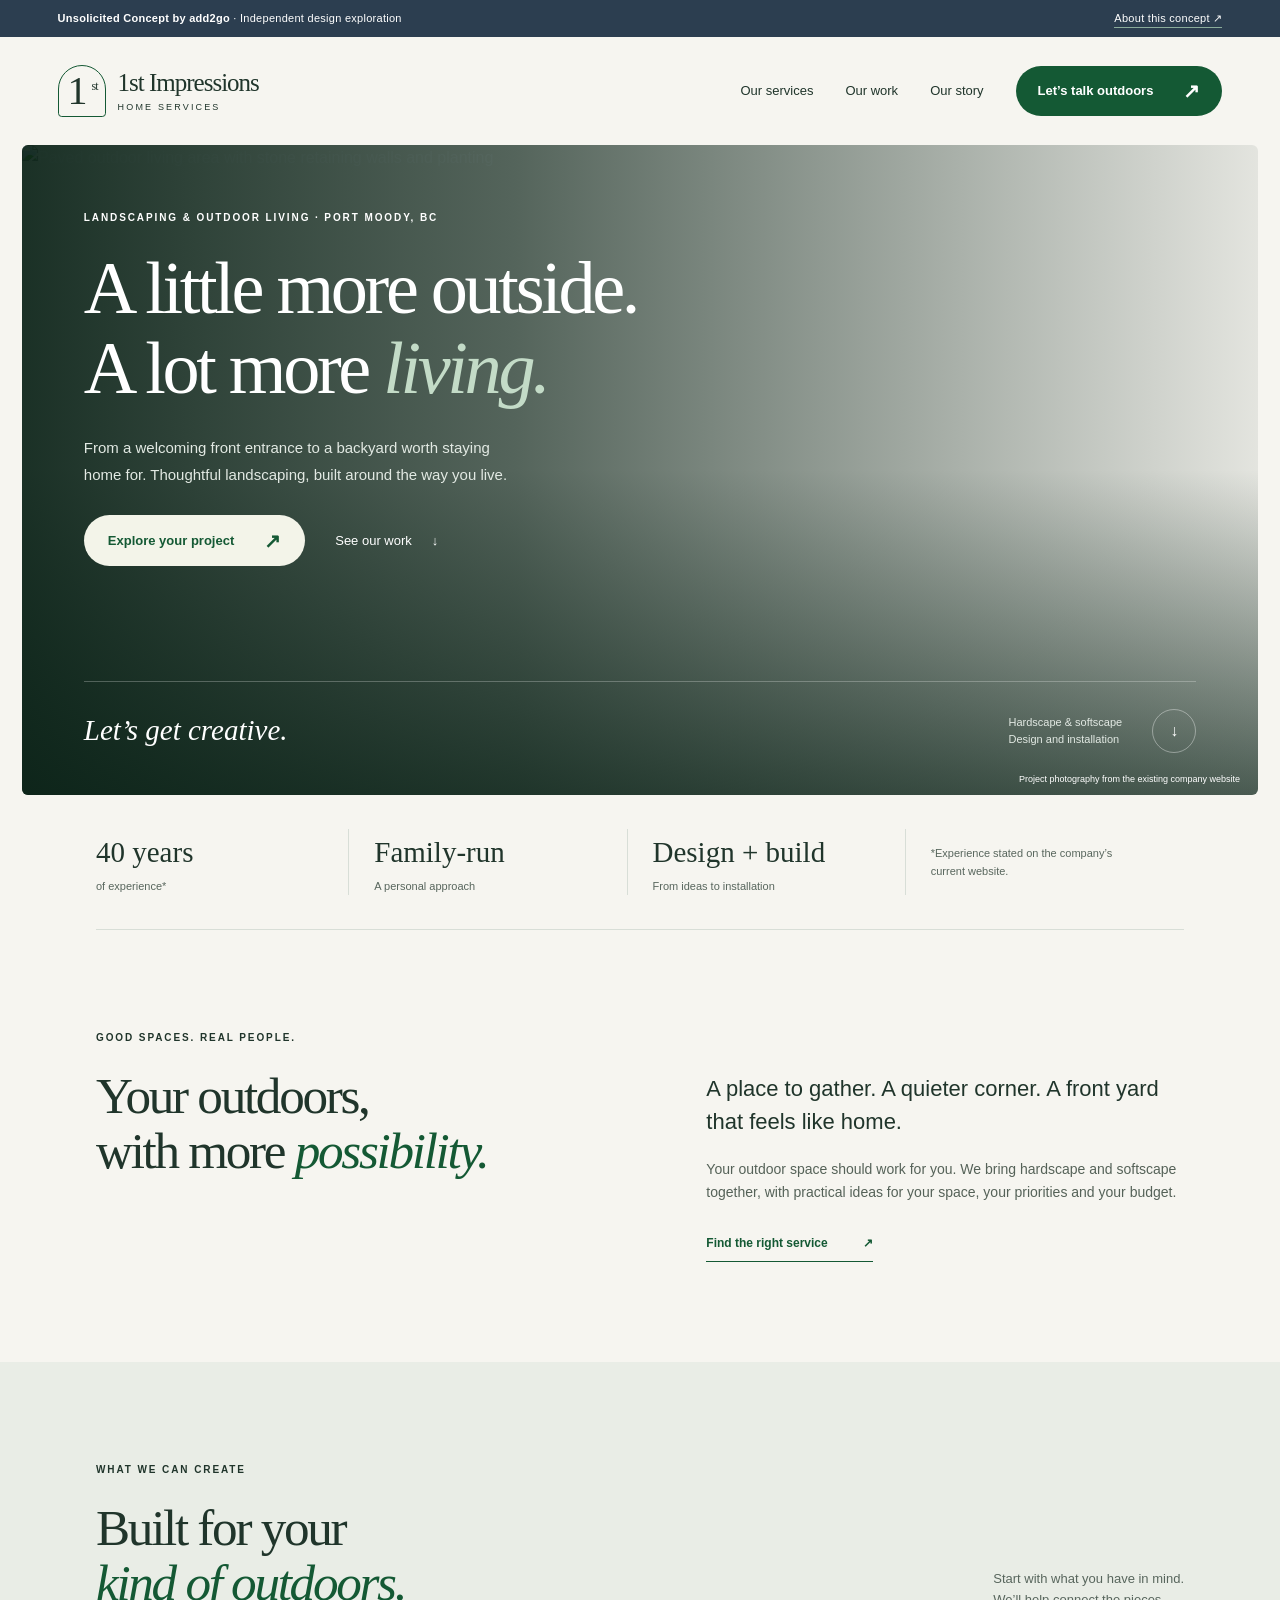
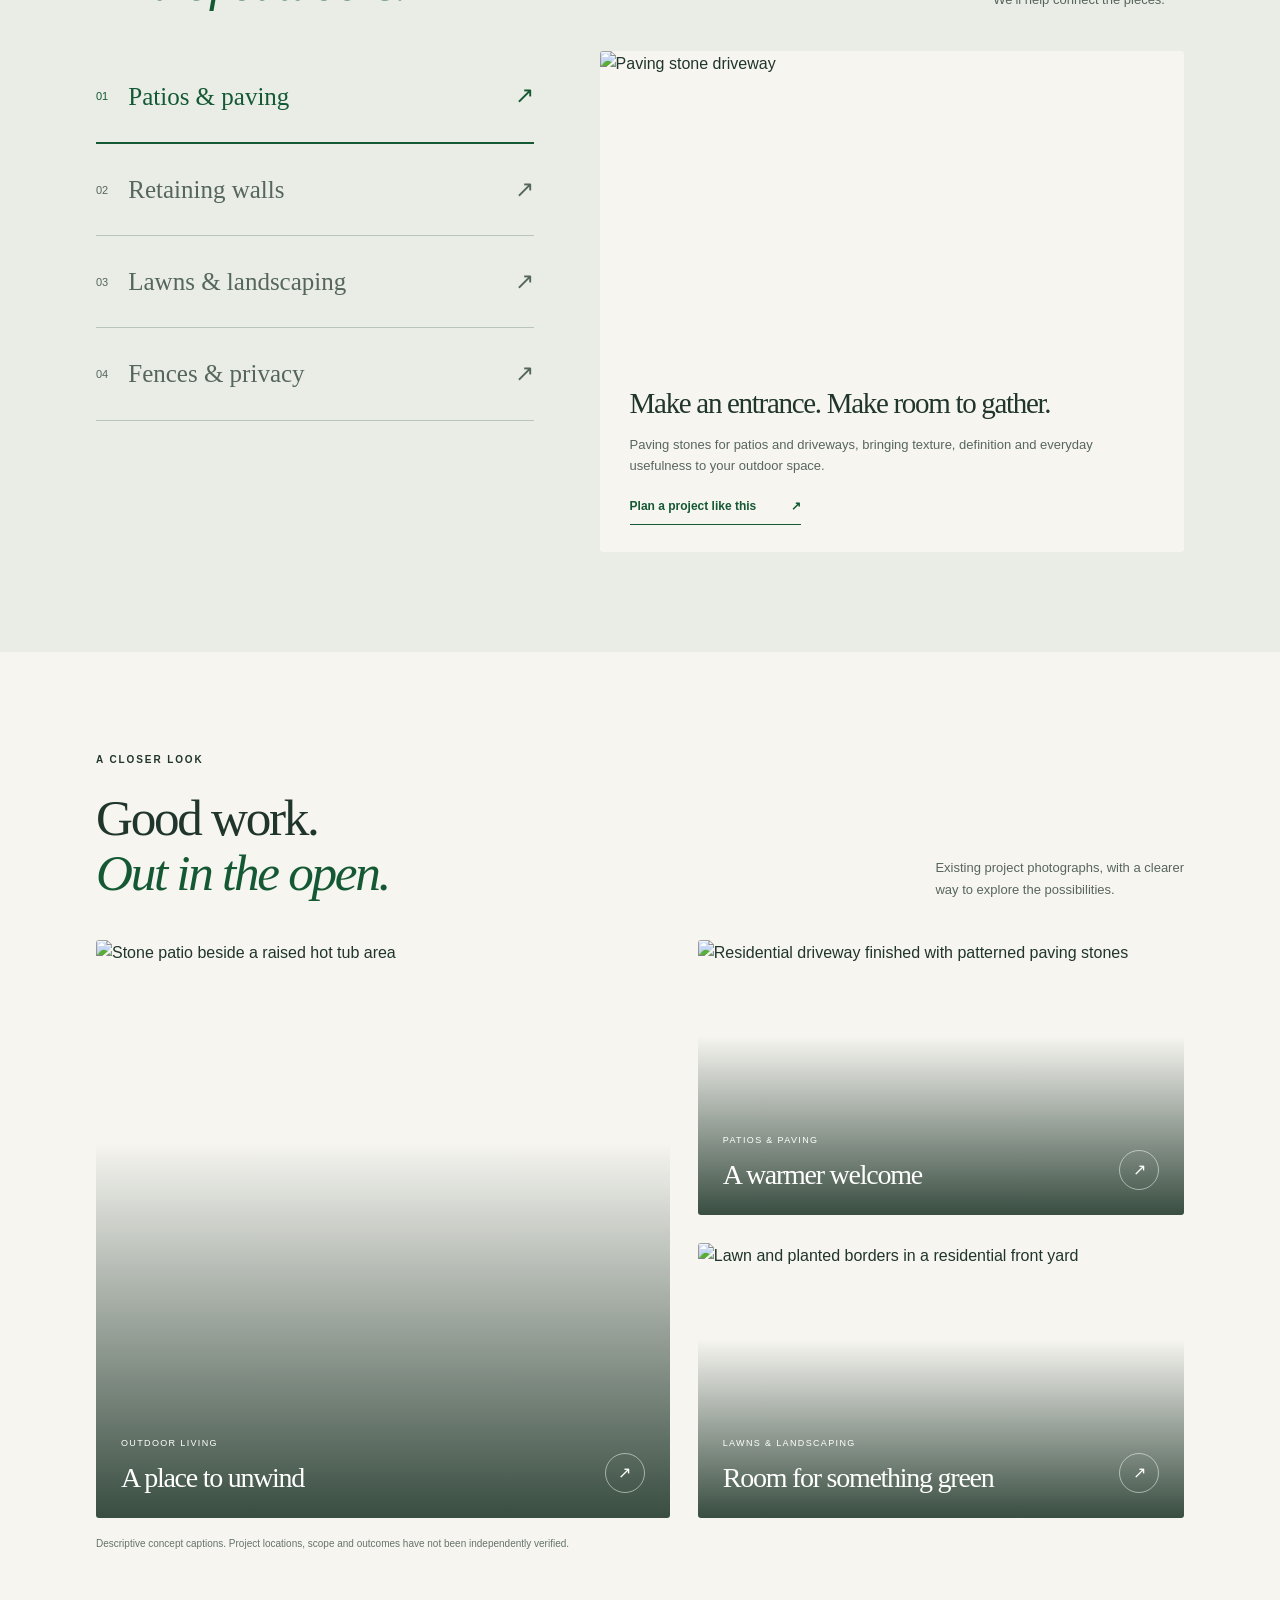
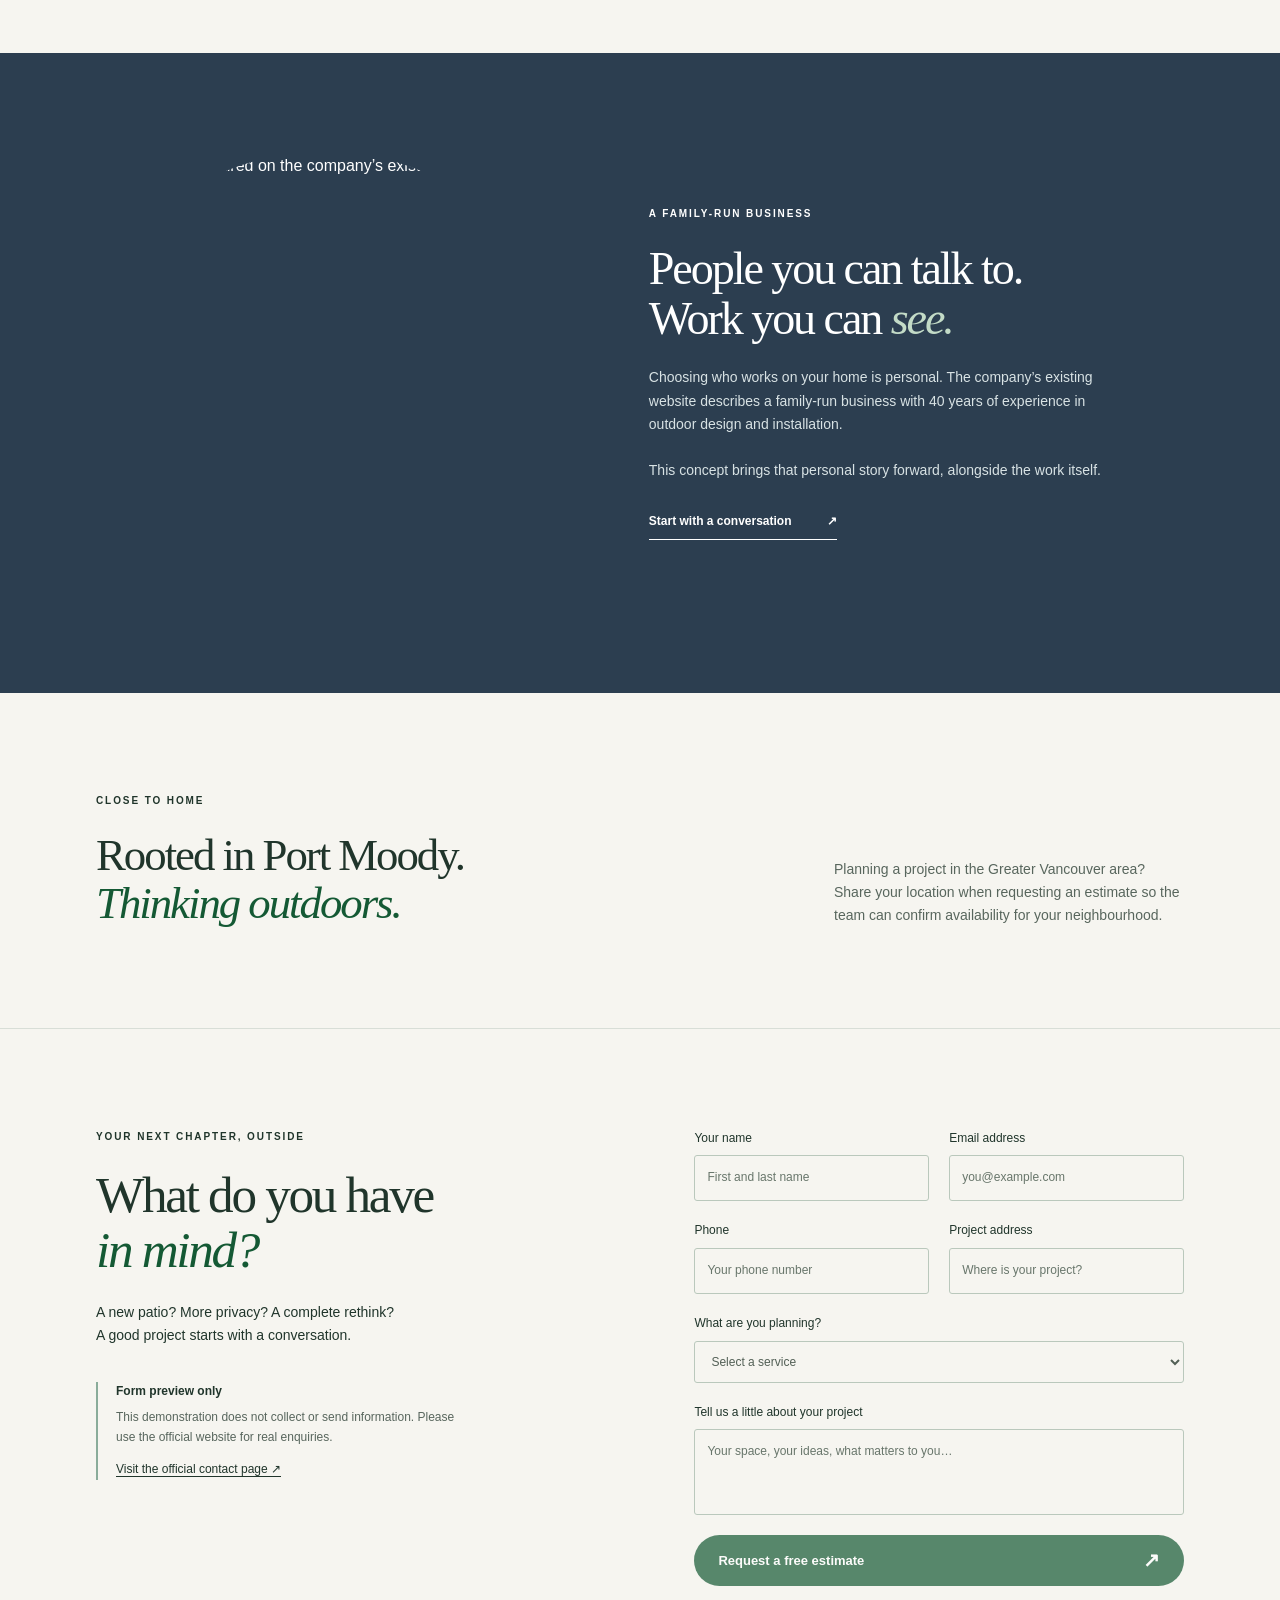
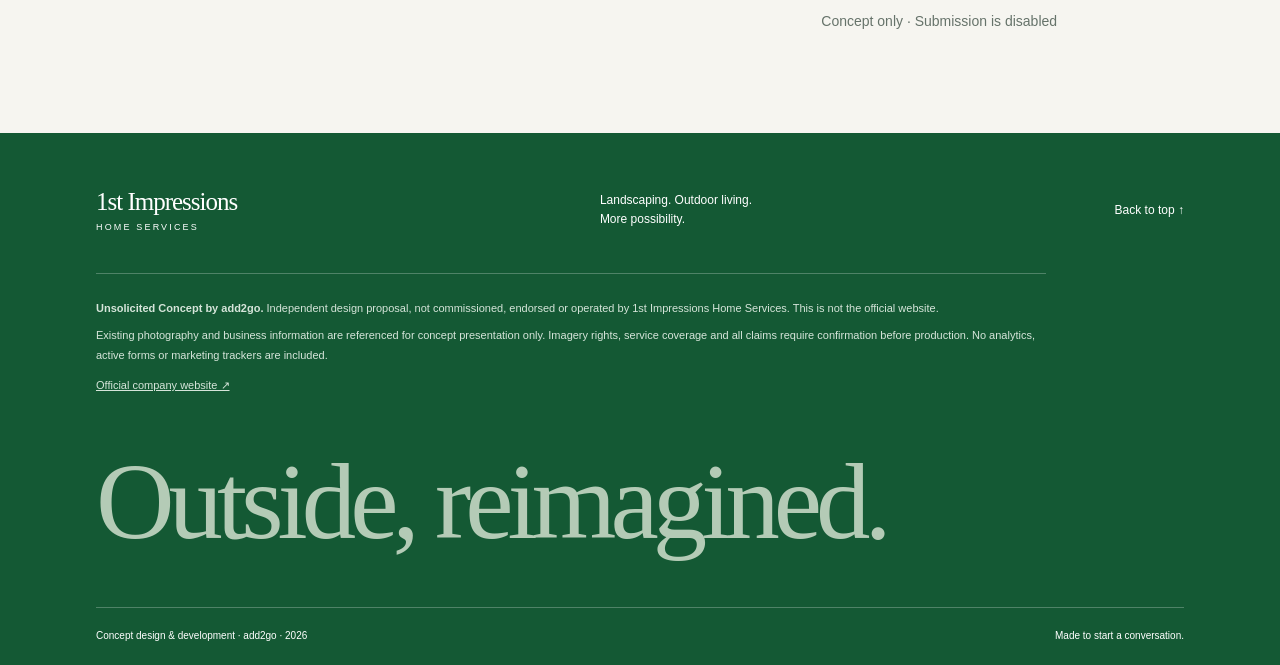
==== clients/1st-impressions/index.html @ 0fcab443 "Build responsive unsolicited homepage concept for 1st Impressions" ====
<!doctype html>
<html lang="en"><head><meta charset="utf-8"><meta name="viewport" content="width=device-width,initial-scale=1"><meta name="robots" content="noindex,nofollow,noarchive"><meta name="description" content="Independent homepage concept by add2go for 1st Impressions Home Services. Not the official website."><title>1st Impressions | Homepage concept by add2go</title><link rel="stylesheet" href="styles.css"></head>
<body><a class="skip" href="#main">Skip to content</a>
<div class="concept"><span><b>Unsolicited Concept by add2go</b> <span class="concept-extra">· Independent design exploration</span></span><a href="#concept-notes">About this concept ↗</a></div>
<header class="header"><a class="wordmark" href="#" aria-label="1st Impressions concept home"><span class="brand-mark" aria-hidden="true">1<span>st</span></span><span>1st Impressions<small>HOME SERVICES</small></span></a><button class="menu-toggle" aria-expanded="false" aria-controls="navigation">Menu <span aria-hidden="true">☰</span></button><nav id="navigation" aria-label="Main navigation"><a href="#services">Our services</a><a href="#projects">Our work</a><a href="#about">Our story</a><a class="button nav-cta" href="#estimate">Let’s talk outdoors <span>↗</span></a></nav></header>
<main id="main">
<section class="hero"><img class="hero-photo" fetchpriority="high" src="https://static.wixstatic.com/media/90604a_16b48c8cfc0c4b0c95bc924a117983bd~mv2.jpg" alt="Paved outdoor living area with stone retaining walls and planting"><div class="hero-shade"></div><div class="hero-content"><p class="eyebrow">LANDSCAPING & OUTDOOR LIVING · PORT MOODY, BC</p><h1>A little more outside.<br>A lot more <em>living.</em></h1><p class="hero-intro">From a welcoming front entrance to a backyard worth staying home for. Thoughtful landscaping, built around the way you live.</p><div class="hero-actions"><a class="button light" href="#estimate">Explore your project <span>↗</span></a><a class="text-link" href="#projects">See our work <span>↓</span></a></div></div><div class="hero-bottom"><span>Let’s get creative.</span><p>Hardscape & softscape<br>Design and installation</p><a href="#services" aria-label="Explore services" class="circle">↓</a></div><span class="photo-note">Project photography from the existing company website</span></section>
<div class="trust-strip"><div><b>40 years</b><span>of experience*</span></div><div><b>Family-run</b><span>A personal approach</span></div><div><b>Design + build</b><span>From ideas to installation</span></div><p>*Experience stated on the company’s current website.</p></div>
<section id="about" class="intro section"><p class="eyebrow">GOOD SPACES. REAL PEOPLE.</p><div class="intro-layout"><h2>Your outdoors,<br>with more <em>possibility.</em></h2><div><p class="lead">A place to gather. A quieter corner. A front yard that feels like home.</p><p>Your outdoor space should work for you. We bring hardscape and softscape together, with practical ideas for your space, your priorities and your budget.</p><a href="#services" class="underlined">Find the right service <span>↗</span></a></div></div></section>
<section id="services" class="services section"><div class="section-head"><div><p class="eyebrow">WHAT WE CAN CREATE</p><h2>Built for your<br><em>kind of outdoors.</em></h2></div><p>Start with what you have in mind.<br>We’ll help connect the pieces.</p></div><div class="service-layout"><div class="service-options" role="tablist" aria-label="Landscaping services"><button id="tab-paving" role="tab" aria-controls="service-panel" aria-selected="true" tabindex="0" data-service="paving"><span>01</span> Patios & paving <span>↗</span></button><button id="tab-walls" role="tab" aria-controls="service-panel" aria-selected="false" tabindex="-1" data-service="walls"><span>02</span> Retaining walls <span>↗</span></button><button id="tab-lawns" role="tab" aria-controls="service-panel" aria-selected="false" tabindex="-1" data-service="lawns"><span>03</span> Lawns & landscaping <span>↗</span></button><button id="tab-fences" role="tab" aria-controls="service-panel" aria-selected="false" tabindex="-1" data-service="fences"><span>04</span> Fences & privacy <span>↗</span></button></div><div id="service-panel" role="tabpanel" aria-labelledby="tab-paving" tabindex="0"><img id="service-image" loading="lazy" src="https://static.wixstatic.com/media/90604a_516891b4ed944e908673fedf3e3eb322~mv2.jpg" alt="Paving stone driveway"><div class="service-copy"><h3 id="service-title">Make an entrance. Make room to gather.</h3><p id="service-description">Paving stones for patios and driveways, bringing texture, definition and everyday usefulness to your outdoor space.</p><a class="underlined" href="#estimate">Plan a project like this <span>↗</span></a></div></div></div></section>
<section id="projects" class="projects section"><div class="section-head"><div><p class="eyebrow">A CLOSER LOOK</p><h2>Good work.<br><em>Out in the open.</em></h2></div><p>Existing project photographs, with a clearer<br>way to explore the possibilities.</p></div><div class="project-grid"><figure class="project-large"><img loading="lazy" src="https://static.wixstatic.com/media/90604a_463f33c09cdd4645a7d1c5ce0d2e0f73~mv2.jpg" alt="Stone patio beside a raised hot tub area"><figcaption><div><small>OUTDOOR LIVING</small><h3>A place to unwind</h3></div><a href="#estimate" aria-label="Explore an outdoor living project">↗</a></figcaption></figure><figure><img loading="lazy" src="https://static.wixstatic.com/media/90604a_0e93a57e675945ee84b2e2c14a0d3a4f~mv2.jpg" alt="Residential driveway finished with patterned paving stones"><figcaption><div><small>PATIOS & PAVING</small><h3>A warmer welcome</h3></div><a href="#estimate" aria-label="Explore a paving project">↗</a></figcaption></figure><figure><img loading="lazy" src="https://static.wixstatic.com/media/90604a_4868f61b206340f684680506b8521fef~mv2.jpg" alt="Lawn and planted borders in a residential front yard"><figcaption><div><small>LAWNS & LANDSCAPING</small><h3>Room for something green</h3></div><a href="#estimate" aria-label="Explore a landscaping project">↗</a></figcaption></figure></div><p class="caption">Descriptive concept captions. Project locations, scope and outcomes have not been independently verified.</p></section>
<section class="people section"><div class="people-photo"><img loading="lazy" src="https://static.wixstatic.com/media/90604a_f6d812bff2f3495882487ae0f60fcc77~mv2.jpg" alt="The people pictured on the company’s existing website"></div><div class="people-copy"><p class="eyebrow">A FAMILY-RUN BUSINESS</p><h2>People you can talk to.<br>Work you can <em>see.</em></h2><p>Choosing who works on your home is personal. The company’s existing website describes a family-run business with 40 years of experience in outdoor design and installation.</p><p>This concept brings that personal story forward, alongside the work itself.</p><a class="underlined" href="#estimate">Start with a conversation <span>↗</span></a></div></section>
<section class="area section"><p class="eyebrow">CLOSE TO HOME</p><div><h2>Rooted in Port Moody.<br><em>Thinking outdoors.</em></h2><p>Planning a project in the Greater Vancouver area?<br>Share your location when requesting an estimate so the team can confirm availability for your neighbourhood.</p></div></section>
<section id="estimate" class="estimate section"><div><p class="eyebrow">YOUR NEXT CHAPTER, OUTSIDE</p><h2>What do you have<br><em>in mind?</em></h2><p>A new patio? More privacy? A complete rethink?<br>A good project starts with a conversation.</p><div class="demo-note"><b>Form preview only</b><p>This demonstration does not collect or send information. Please use the official website for real enquiries.</p><a href="https://www.1stimpressionshomeservices.com/contact" target="_blank" rel="noopener noreferrer">Visit the official contact page ↗</a></div></div><div class="form-preview" aria-label="Non-interactive estimate form preview"><div class="field-pair"><div><label for="name">Your name</label><input id="name" placeholder="First and last name" disabled></div><div><label for="email">Email address</label><input id="email" placeholder="you@example.com" disabled></div></div><div class="field-pair"><div><label for="phone">Phone</label><input id="phone" placeholder="Your phone number" disabled></div><div><label for="location">Project address</label><input id="location" placeholder="Where is your project?" disabled></div></div><label for="service">What are you planning?</label><select id="service" disabled><option>Select a service</option></select><label for="message">Tell us a little about your project</label><textarea id="message" rows="3" placeholder="Your space, your ideas, what matters to you…" disabled></textarea><button class="button" disabled>Request a free estimate <span>↗</span></button><p class="caption">Concept only · Submission is disabled</p></div></section>
</main><footer><div class="footer-top"><span class="wordmark">1st Impressions<small>HOME SERVICES</small></span><p>Landscaping. Outdoor living.<br>More possibility.</p><a href="#main">Back to top ↑</a></div><div id="concept-notes" class="concept-notes"><p><b>Unsolicited Concept by add2go.</b> Independent design proposal, not commissioned, endorsed or operated by 1st Impressions Home Services. This is not the official website.</p><p>Existing photography and business information are referenced for concept presentation only. Imagery rights, service coverage and all claims require confirmation before production. No analytics, active forms or marketing trackers are included.</p><a href="https://www.1stimpressionshomeservices.com/" target="_blank" rel="noopener noreferrer">Official company website ↗</a></div><div class="footer-word">Outside, reimagined.</div><div class="footer-bottom"><span>Concept design & development · add2go · 2026</span><span>Made to start a conversation.</span></div></footer><script src="app.js"></script></body></html>
---- clients/1st-impressions/styles.css ----
:root{--green:#145934;--slate:#2c3e50;--sage:#8aac9a;--paper:#f6f5f0;--ink:#20352b;--line:#d8ded7;--white:#fcfcfc}*{box-sizing:border-box}html{scroll-behavior:smooth;scroll-padding-top:30px}body{margin:0;color:var(--ink);background:var(--paper);font-family:Arial,Helvetica,sans-serif;font-size:16px;line-height:1.65}a{color:inherit;text-decoration:none}button,input,select,textarea{font:inherit}button,a,input,select,textarea{-webkit-tap-highlight-color:transparent}a:focus-visible,button:focus-visible,[tabindex]:focus-visible{outline:3px solid #bf653a;outline-offset:5px}img{width:100%;height:100%;display:block;object-fit:cover}h1,h2,h3,p,figure{margin:0}h1,h2,h3{font-family:Georgia,'Times New Roman',serif;font-weight:400;line-height:1.08;letter-spacing:-.045em}em{font-weight:400;color:inherit}p+p{margin-top:18px}.concept{padding:9px 4.5%;background:var(--slate);color:#fff;font-size:11px;display:flex;justify-content:space-between;gap:16px;letter-spacing:.025em}.concept a{border-bottom:1px solid #8aac9a;white-space:nowrap}.header{height:108px;display:flex;align-items:center;justify-content:space-between;padding:0 4.5%;gap:25px}.wordmark{font-family:Georgia,serif;font-size:25px;line-height:1.1;display:flex;align-items:center;gap:12px;letter-spacing:-.04em}.wordmark small{display:block;font-family:Arial,sans-serif;font-size:9px;letter-spacing:.24em;margin-top:7px}.brand-mark{display:grid;place-items:center;width:48px;height:52px;font-size:40px;border:1px solid var(--green);border-radius:26px 26px 4px 4px;position:relative;padding-right:9px}.brand-mark span{font-size:12px;position:absolute;right:7px;top:14px}nav{display:flex;align-items:center;gap:32px;font-size:13px}.button{display:inline-flex;align-items:center;justify-content:space-between;gap:30px;padding:15px 24px;background:var(--green);color:white;border-radius:40px;border:0;font-size:13px;font-weight:600;min-height:50px}.button span{font-size:20px;line-height:1}.nav-cta{padding:12px 22px}.menu-toggle{display:none}.hero{min-height:650px;position:relative;isolation:isolate;margin:0 22px;border-radius:6px;overflow:hidden;display:flex;flex-direction:column;justify-content:space-between;color:white}.hero-photo,.hero-shade{position:absolute;inset:0;z-index:-2}.hero-photo{object-position:50% 54%}.hero-shade{z-index:-1;background:linear-gradient(90deg,rgba(8,32,21,.92),rgba(8,32,21,.68) 40%,rgba(8,32,21,.08) 100%),linear-gradient(0deg,rgba(8,32,21,.7),transparent 50%)}.hero-content{padding:65px 5% 35px}.eyebrow{font-size:10px;line-height:1.5;letter-spacing:.19em;font-weight:600;margin-bottom:23px}h1{font-size:clamp(50px,5.8vw,88px);max-width:850px}h1 em{color:#c3dbc7}.hero-intro{max-width:425px;font-size:15px;line-height:1.75;margin:27px 0;color:#e2e9e3}.hero-actions{display:flex;align-items:center;gap:30px}.light{background:#f3f4e9;color:var(--green)}.text-link{font-size:13px;display:flex;gap:20px}.hero-bottom{margin:22px 5% 40px;border-top:1px solid #ffffff40;padding-top:25px;display:flex;align-items:center;gap:30px}.hero-bottom>span{font-family:Georgia,serif;font-style:italic;font-size:29px;flex:1}.hero-bottom p{font-size:11px;line-height:1.6;color:#e2e9e3}.circle{height:44px;width:44px;border:1px solid #ffffff60;border-radius:50%;display:grid;place-items:center}.photo-note{position:absolute;bottom:8px;right:18px;font-size:9px;color:#fff}.trust-strip{margin:0 7.5%;padding:34px 0;display:grid;grid-template-columns:repeat(3,1fr) 1fr;gap:25px;border-bottom:1px solid var(--line)}.trust-strip div{display:flex;flex-direction:column;border-right:1px solid var(--line)}.trust-strip b{font-family:Georgia,serif;font-size:29px;font-weight:400}.trust-strip span,.trust-strip p{font-size:11px;color:#58665d}.trust-strip p{align-self:center;max-width:185px}.section{padding:100px 7.5%}h2{font-size:clamp(38px,4vw,61px)}h2 em{color:var(--green)}.intro-layout{display:grid;grid-template-columns:1.05fr 1fr;gap:10%}.intro-layout>div{padding-top:4px;max-width:475px;font-size:14px;color:#556258}.lead{font-size:22px;line-height:1.5;color:var(--ink);margin-bottom:20px}.underlined{display:inline-flex;align-items:center;justify-content:space-between;gap:35px;border-bottom:1px solid currentColor;padding:10px 0 7px;margin-top:20px;font-size:12px;font-weight:600;color:var(--green)}.section-head{display:flex;align-items:end;justify-content:space-between;gap:30px;margin-bottom:40px}.section-head>p{font-size:13px;max-width:320px;color:#58665d}.services{background:#e9ede6}.service-layout{display:grid;grid-template-columns:.75fr 1fr;gap:6%}.service-options{display:flex;flex-direction:column;align-self:start}.service-options button{padding:25px 0;display:flex;align-items:center;gap:20px;text-align:left;border:0;border-bottom:1px solid #b8c6b9;background:transparent;font-family:Georgia,serif;font-size:25px;color:#56665c;cursor:pointer}.service-options button span:first-child{font-family:Arial,sans-serif;font-size:11px}.service-options button span:last-child{margin-left:auto;font-size:23px}.service-options button[aria-selected=true]{color:var(--green);border-bottom:2px solid var(--green)}#service-panel{background:var(--paper);border-radius:3px;overflow:hidden}#service-image{height:310px}.service-copy{padding:27px 30px}.service-copy h3{font-size:29px;margin-bottom:15px}.service-copy p{font-size:13px;color:#58665d}.service-copy .underlined{margin-top:10px}.project-grid{display:grid;grid-template-columns:1.18fr 1fr;gap:28px}.project-grid figure{position:relative;height:275px;overflow:hidden;border-radius:3px}.project-grid figure.project-large{height:578px;grid-row:span 2}.project-grid figure:after{content:'';position:absolute;inset:0;background:linear-gradient(0deg,#0c2517ce,transparent 65%);pointer-events:none}.project-grid img{transition:transform .5s}.project-grid figure:hover img{transform:scale(1.025)}figcaption{position:absolute;left:25px;right:25px;bottom:25px;z-index:1;display:flex;align-items:end;justify-content:space-between;color:white}figcaption small{font-size:9px;letter-spacing:.15em}figcaption h3{font-size:28px;margin-top:9px}figcaption a{border:1px solid #ffffff80;border-radius:50%;width:40px;height:40px;display:grid;place-items:center}.caption{font-size:10px;color:#66736a;margin-top:18px;line-height:1.65}.people{display:grid;grid-template-columns:.85fr 1fr;align-items:center;gap:9%;background:var(--slate);color:white}.people-photo{height:440px;overflow:hidden;border-radius:48% 48% 3px 3px}.people-photo img{object-position:50% 40%}.people h2{font-size:clamp(36px,3.6vw,54px)}.people h2 em{color:#c3dbc7}.people-copy>p:not(.eyebrow){font-size:14px;max-width:470px;color:#d8e2e4;margin-top:23px}.people .underlined{color:#fff}.area{border-bottom:1px solid var(--line)}.area>div{display:flex;align-items:end;gap:10%;justify-content:space-between}.area h2{font-size:clamp(34px,3.5vw,50px)}.area p:not(.eyebrow){max-width:350px;font-size:14px;color:#58665d}.estimate{display:grid;grid-template-columns:1fr 1fr;gap:10%}.estimate>div>p:not(.eyebrow){font-size:14px;margin-top:24px}.demo-note{border-left:2px solid var(--sage);padding:0 0 0 18px;margin-top:35px;max-width:370px;font-size:12px}.demo-note p{margin:6px 0 12px;color:#58665d}.demo-note a{border-bottom:1px solid}.form-preview{align-self:start;font-size:12px}.field-pair{display:grid;grid-template-columns:1fr 1fr;gap:20px}label{display:block;margin-bottom:7px}input,textarea,select{display:block;width:100%;background:transparent;color:#536056;border:1px solid #bac8bc;border-radius:3px;padding:12px;margin-bottom:20px;font-size:12px;opacity:1}input::placeholder,textarea::placeholder{color:#68766b}textarea{resize:none}.form-preview .button{width:100%;opacity:.7;cursor:not-allowed}.form-preview .caption{text-align:center}footer{background:var(--green);color:white;padding:55px 7.5% 20px;overflow:hidden}.footer-top{display:flex;justify-content:space-between;gap:30px;align-items:center}.footer-top .wordmark{display:block}.footer-top p,.footer-top>a{font-size:12px}.concept-notes{border-top:1px solid #ffffff40;margin-top:40px;padding-top:25px;font-size:11px;line-height:1.8;color:#d6e5da;max-width:950px}.concept-notes p+p{margin-top:8px}.concept-notes a{display:inline-block;margin-top:10px;text-decoration:underline}.footer-word{font-family:Georgia,serif;font-size:clamp(45px,8.5vw,135px);line-height:1.3;letter-spacing:-.055em;color:#b4cbb6;margin:35px 0}.footer-bottom{display:flex;justify-content:space-between;gap:20px;font-size:10px;padding-top:20px;border-top:1px solid #ffffff40}.skip{position:absolute;left:15px;top:-100px;z-index:10;padding:10px;background:white}.skip:focus{top:10px}@media(min-width:1600px){body{max-width:1800px;margin:auto}}@media(max-width:850px){nav{gap:18px}.header{height:94px}.nav-cta{display:none}.hero{min-height:620px}.hero-content{padding-top:65px}.trust-strip{grid-template-columns:repeat(3,1fr)}.trust-strip p{grid-column:1/-1;max-width:none}.section{padding:75px 6%}.service-layout{gap:30px}.service-options button{font-size:21px;gap:12px}.intro-layout{gap:6%}.people{gap:6%}.people-photo{height:380px}.estimate{gap:6%}}@media(max-width:600px){.concept{padding:10px 5%;font-size:9px}.concept-extra{display:none}.concept a{font-size:9px}.header{height:86px;padding:0 5%;position:relative;z-index:3}.wordmark{font-size:21px}.wordmark small{font-size:8px}.brand-mark{width:39px;height:44px;font-size:32px}.brand-mark span{right:5px;top:11px;font-size:10px}.menu-toggle{display:flex;gap:15px;border:0;background:none;color:var(--green);font-size:12px;padding:12px 0}nav{display:none;position:absolute;top:86px;left:0;right:0;background:var(--paper);padding:25px 6%;box-shadow:0 15px 20px #152a1b20;flex-direction:column;align-items:start}nav.open{display:flex}.hero{margin:0 10px;min-height:670px}.hero-photo{object-position:59% 50%}.hero-shade{background:linear-gradient(90deg,#082015e6,#08201570),linear-gradient(0deg,#082015b3,transparent)}.hero-content{padding:52px 23px 30px}.hero .eyebrow{font-size:8px;letter-spacing:.13em;max-width:255px}h1{font-size:49px;line-height:1.08;letter-spacing:-.055em}.hero-intro{font-size:13px;max-width:290px;margin:23px 0}.hero-actions{gap:20px;flex-wrap:wrap}.button{font-size:12px;padding:14px 21px}.text-link{font-size:12px;gap:12px}.hero-bottom{margin:25px 23px 45px;gap:12px;align-items:center}.hero-bottom>span{font-size:22px}.hero-bottom p{display:none}.photo-note{font-size:8px;left:23px;right:16px;bottom:14px}.trust-strip{margin:0 6%;padding:26px 0;gap:15px 10px}.trust-strip b{font-size:22px}.trust-strip span{font-size:9px}.trust-strip div:last-of-type{border:0}.trust-strip p{font-size:9px}.section{padding:60px 6%}h2{font-size:41px}.eyebrow{font-size:9px;margin-bottom:18px}.intro-layout,.service-layout,.people,.estimate{grid-template-columns:1fr;gap:28px}.lead{font-size:19px}.intro-layout>div{font-size:13px}.section-head{align-items:start;flex-direction:column;gap:23px;margin-bottom:25px}.section-head>p{font-size:12px}.service-options button{padding:18px 0;font-size:23px}#service-image{height:260px}.service-copy{padding:25px}.service-copy h3{font-size:28px}.project-grid{grid-template-columns:1fr;gap:20px}.project-grid figure,.project-grid figure.project-large{height:350px;grid-row:auto}.project-grid figure.project-large{height:430px}figcaption{left:20px;right:20px;bottom:22px}figcaption h3{font-size:27px}.people-photo{height:380px;max-width:340px}.people h2{font-size:38px}.people-copy>p:not(.eyebrow){font-size:13px}.area>div{display:block}.area h2{font-size:36px}.area p:not(.eyebrow){margin-top:25px;font-size:13px}.estimate{gap:35px}.field-pair{grid-template-columns:1fr;gap:0}.demo-note{margin-top:25px}.footer-top{align-items:start;flex-wrap:wrap;gap:25px}.footer-top p{font-size:11px}.footer-top>a{font-size:11px}.footer-word{font-size:45px;white-space:nowrap;margin:30px 0}.footer-bottom{flex-direction:column;gap:7px}.concept-notes{font-size:10px}}@media(prefers-reduced-motion:reduce){html{scroll-behavior:auto}*,*:before,*:after{transition:none!important}}
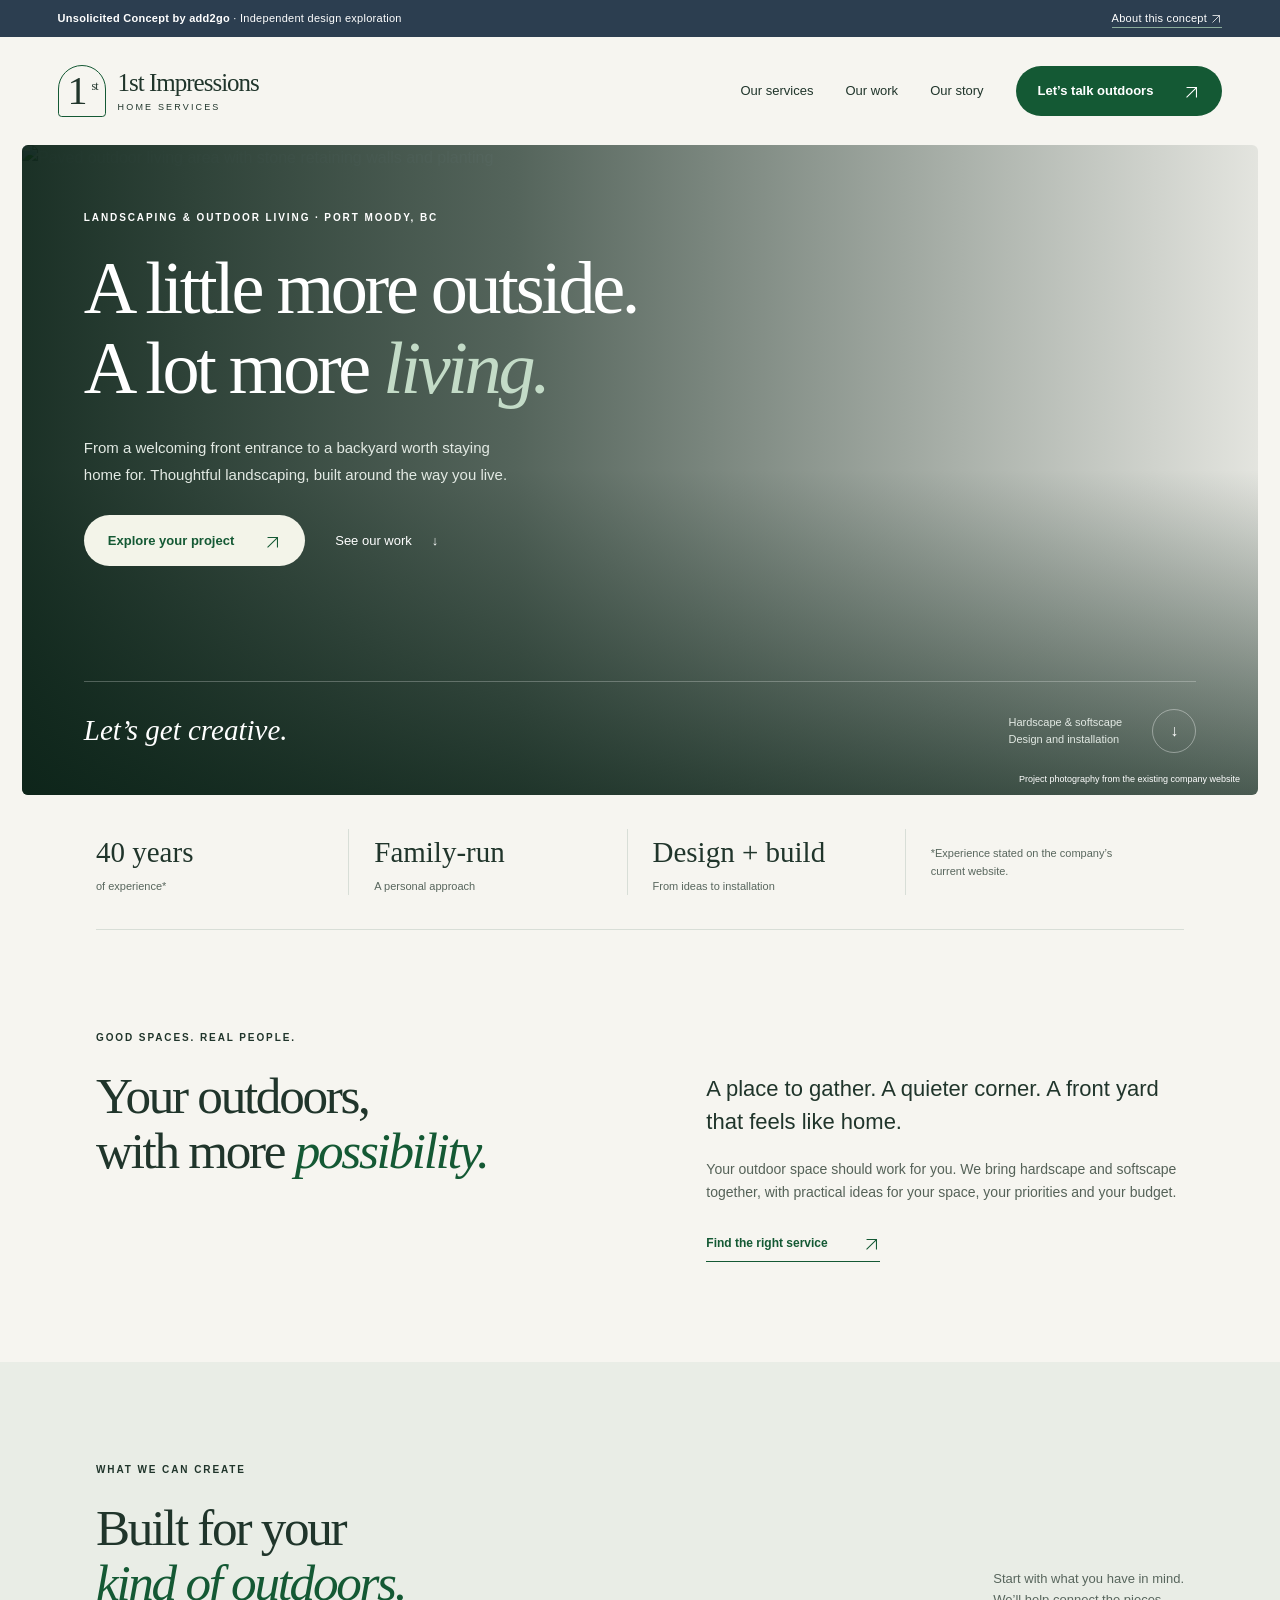
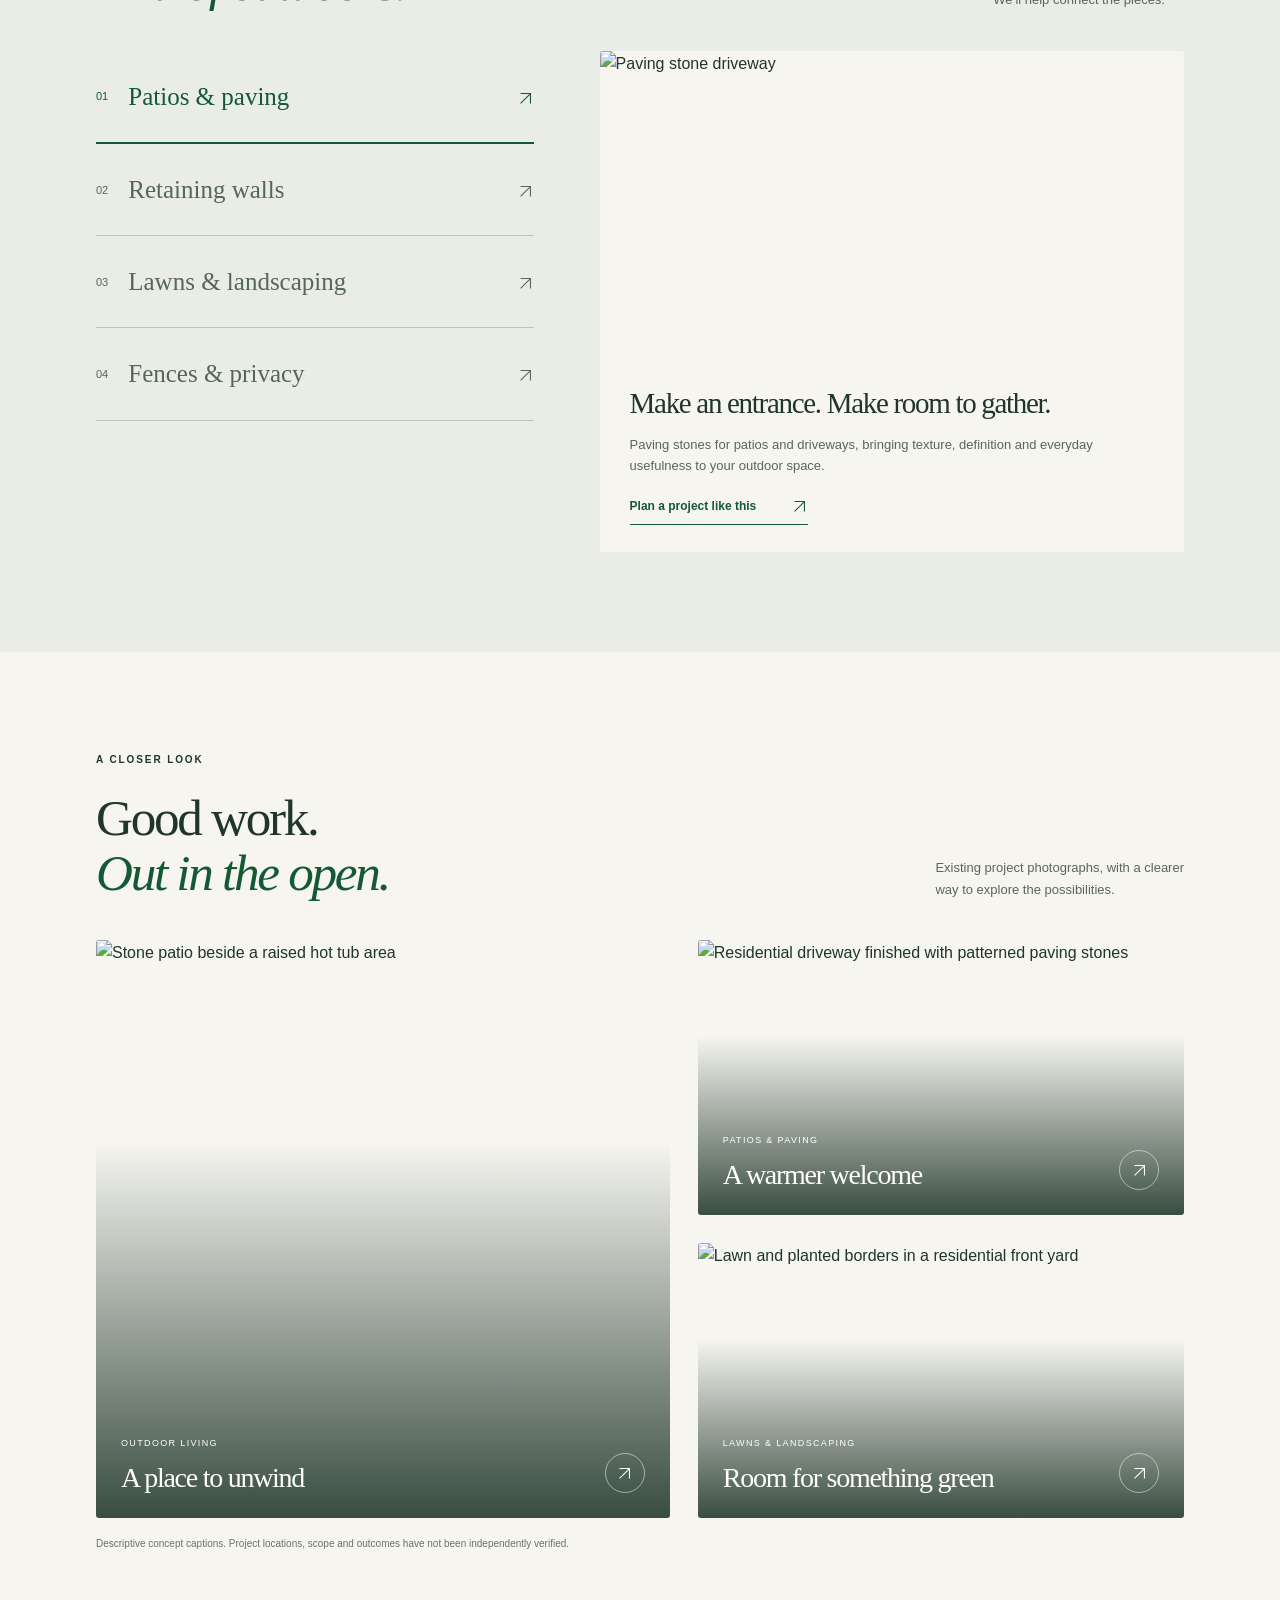
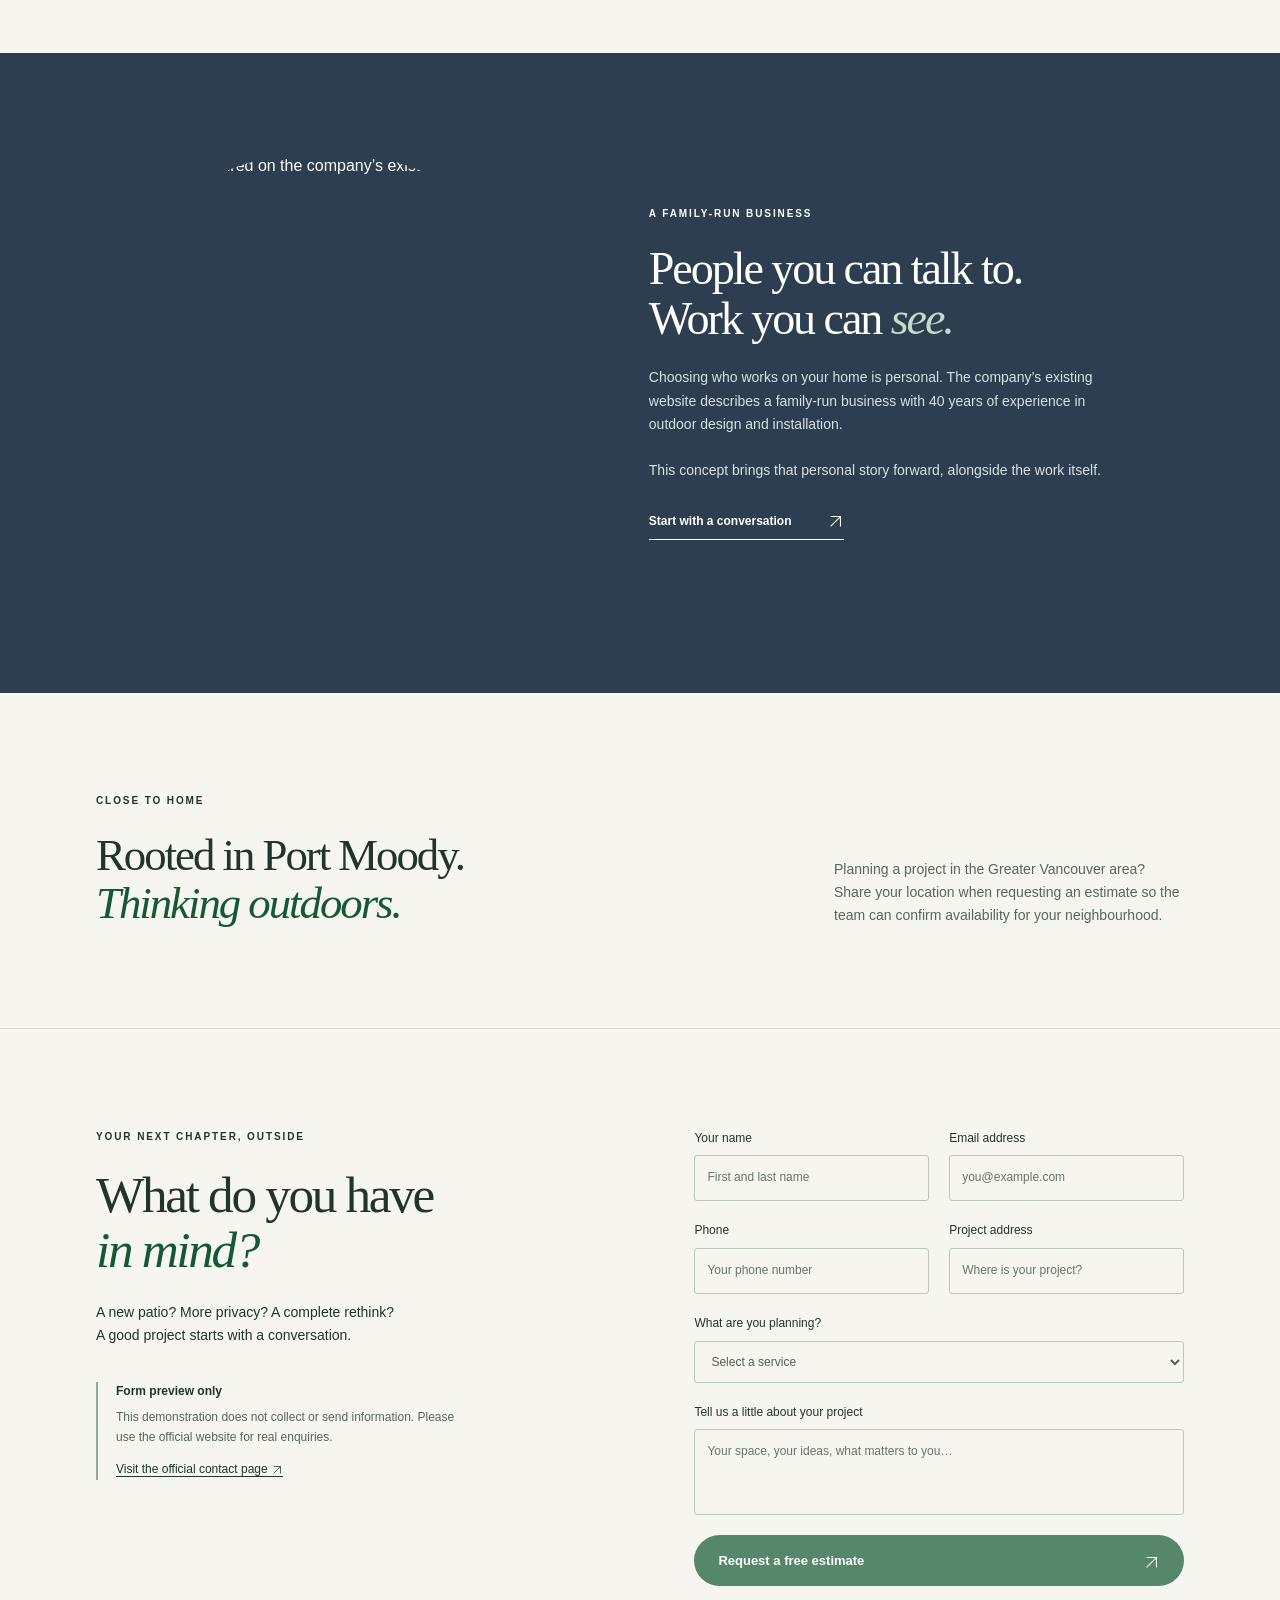
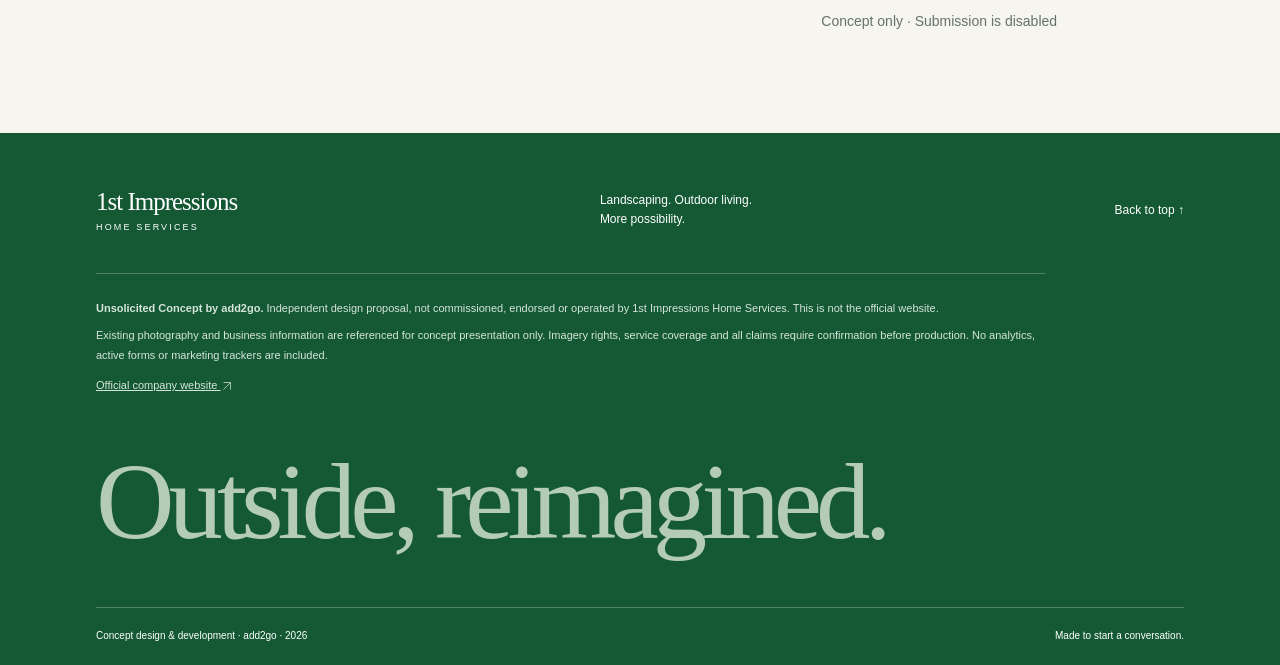
==== commit 2dbc15f6: "Use scalable arrow icons for reliable cross-platform rendering" ====
--- a/clients/1st-impressions/index.html
+++ b/clients/1st-impressions/index.html
@@ -1,15 +1,15 @@
 <!doctype html>
 <html lang="en"><head><meta charset="utf-8"><meta name="viewport" content="width=device-width,initial-scale=1"><meta name="robots" content="noindex,nofollow,noarchive"><meta name="description" content="Independent homepage concept by add2go for 1st Impressions Home Services. Not the official website."><title>1st Impressions | Homepage concept by add2go</title><link rel="stylesheet" href="styles.css"></head>
 <body><a class="skip" href="#main">Skip to content</a>
-<div class="concept"><span><b>Unsolicited Concept by add2go</b> <span class="concept-extra">· Independent design exploration</span></span><a href="#concept-notes">About this concept ↗</a></div>
-<header class="header"><a class="wordmark" href="#" aria-label="1st Impressions concept home"><span class="brand-mark" aria-hidden="true">1<span>st</span></span><span>1st Impressions<small>HOME SERVICES</small></span></a><button class="menu-toggle" aria-expanded="false" aria-controls="navigation">Menu <span aria-hidden="true">☰</span></button><nav id="navigation" aria-label="Main navigation"><a href="#services">Our services</a><a href="#projects">Our work</a><a href="#about">Our story</a><a class="button nav-cta" href="#estimate">Let’s talk outdoors <span>↗</span></a></nav></header>
+<div class="concept"><span><b>Unsolicited Concept by add2go</b> <span class="concept-extra">· Independent design exploration</span></span><a href="#concept-notes">About this concept <svg class="arrow-icon" viewBox="0 0 24 24" fill="none" stroke="currentColor" stroke-width="1.5" aria-hidden="true"><path d="M5 19 19 5M5 5h14v14"/></svg></a></div>
+<header class="header"><a class="wordmark" href="#" aria-label="1st Impressions concept home"><span class="brand-mark" aria-hidden="true">1<span>st</span></span><span>1st Impressions<small>HOME SERVICES</small></span></a><button class="menu-toggle" aria-expanded="false" aria-controls="navigation">Menu <span aria-hidden="true">☰</span></button><nav id="navigation" aria-label="Main navigation"><a href="#services">Our services</a><a href="#projects">Our work</a><a href="#about">Our story</a><a class="button nav-cta" href="#estimate">Let’s talk outdoors <span><svg class="arrow-icon" viewBox="0 0 24 24" fill="none" stroke="currentColor" stroke-width="1.5" aria-hidden="true"><path d="M5 19 19 5M5 5h14v14"/></svg></span></a></nav></header>
 <main id="main">
-<section class="hero"><img class="hero-photo" fetchpriority="high" src="https://static.wixstatic.com/media/90604a_16b48c8cfc0c4b0c95bc924a117983bd~mv2.jpg" alt="Paved outdoor living area with stone retaining walls and planting"><div class="hero-shade"></div><div class="hero-content"><p class="eyebrow">LANDSCAPING & OUTDOOR LIVING · PORT MOODY, BC</p><h1>A little more outside.<br>A lot more <em>living.</em></h1><p class="hero-intro">From a welcoming front entrance to a backyard worth staying home for. Thoughtful landscaping, built around the way you live.</p><div class="hero-actions"><a class="button light" href="#estimate">Explore your project <span>↗</span></a><a class="text-link" href="#projects">See our work <span>↓</span></a></div></div><div class="hero-bottom"><span>Let’s get creative.</span><p>Hardscape & softscape<br>Design and installation</p><a href="#services" aria-label="Explore services" class="circle">↓</a></div><span class="photo-note">Project photography from the existing company website</span></section>
+<section class="hero"><img class="hero-photo" fetchpriority="high" src="https://static.wixstatic.com/media/90604a_16b48c8cfc0c4b0c95bc924a117983bd~mv2.jpg" alt="Paved outdoor living area with stone retaining walls and planting"><div class="hero-shade"></div><div class="hero-content"><p class="eyebrow">LANDSCAPING & OUTDOOR LIVING · PORT MOODY, BC</p><h1>A little more outside.<br>A lot more <em>living.</em></h1><p class="hero-intro">From a welcoming front entrance to a backyard worth staying home for. Thoughtful landscaping, built around the way you live.</p><div class="hero-actions"><a class="button light" href="#estimate">Explore your project <span><svg class="arrow-icon" viewBox="0 0 24 24" fill="none" stroke="currentColor" stroke-width="1.5" aria-hidden="true"><path d="M5 19 19 5M5 5h14v14"/></svg></span></a><a class="text-link" href="#projects">See our work <span>↓</span></a></div></div><div class="hero-bottom"><span>Let’s get creative.</span><p>Hardscape & softscape<br>Design and installation</p><a href="#services" aria-label="Explore services" class="circle">↓</a></div><span class="photo-note">Project photography from the existing company website</span></section>
 <div class="trust-strip"><div><b>40 years</b><span>of experience*</span></div><div><b>Family-run</b><span>A personal approach</span></div><div><b>Design + build</b><span>From ideas to installation</span></div><p>*Experience stated on the company’s current website.</p></div>
-<section id="about" class="intro section"><p class="eyebrow">GOOD SPACES. REAL PEOPLE.</p><div class="intro-layout"><h2>Your outdoors,<br>with more <em>possibility.</em></h2><div><p class="lead">A place to gather. A quieter corner. A front yard that feels like home.</p><p>Your outdoor space should work for you. We bring hardscape and softscape together, with practical ideas for your space, your priorities and your budget.</p><a href="#services" class="underlined">Find the right service <span>↗</span></a></div></div></section>
-<section id="services" class="services section"><div class="section-head"><div><p class="eyebrow">WHAT WE CAN CREATE</p><h2>Built for your<br><em>kind of outdoors.</em></h2></div><p>Start with what you have in mind.<br>We’ll help connect the pieces.</p></div><div class="service-layout"><div class="service-options" role="tablist" aria-label="Landscaping services"><button id="tab-paving" role="tab" aria-controls="service-panel" aria-selected="true" tabindex="0" data-service="paving"><span>01</span> Patios & paving <span>↗</span></button><button id="tab-walls" role="tab" aria-controls="service-panel" aria-selected="false" tabindex="-1" data-service="walls"><span>02</span> Retaining walls <span>↗</span></button><button id="tab-lawns" role="tab" aria-controls="service-panel" aria-selected="false" tabindex="-1" data-service="lawns"><span>03</span> Lawns & landscaping <span>↗</span></button><button id="tab-fences" role="tab" aria-controls="service-panel" aria-selected="false" tabindex="-1" data-service="fences"><span>04</span> Fences & privacy <span>↗</span></button></div><div id="service-panel" role="tabpanel" aria-labelledby="tab-paving" tabindex="0"><img id="service-image" loading="lazy" src="https://static.wixstatic.com/media/90604a_516891b4ed944e908673fedf3e3eb322~mv2.jpg" alt="Paving stone driveway"><div class="service-copy"><h3 id="service-title">Make an entrance. Make room to gather.</h3><p id="service-description">Paving stones for patios and driveways, bringing texture, definition and everyday usefulness to your outdoor space.</p><a class="underlined" href="#estimate">Plan a project like this <span>↗</span></a></div></div></div></section>
-<section id="projects" class="projects section"><div class="section-head"><div><p class="eyebrow">A CLOSER LOOK</p><h2>Good work.<br><em>Out in the open.</em></h2></div><p>Existing project photographs, with a clearer<br>way to explore the possibilities.</p></div><div class="project-grid"><figure class="project-large"><img loading="lazy" src="https://static.wixstatic.com/media/90604a_463f33c09cdd4645a7d1c5ce0d2e0f73~mv2.jpg" alt="Stone patio beside a raised hot tub area"><figcaption><div><small>OUTDOOR LIVING</small><h3>A place to unwind</h3></div><a href="#estimate" aria-label="Explore an outdoor living project">↗</a></figcaption></figure><figure><img loading="lazy" src="https://static.wixstatic.com/media/90604a_0e93a57e675945ee84b2e2c14a0d3a4f~mv2.jpg" alt="Residential driveway finished with patterned paving stones"><figcaption><div><small>PATIOS & PAVING</small><h3>A warmer welcome</h3></div><a href="#estimate" aria-label="Explore a paving project">↗</a></figcaption></figure><figure><img loading="lazy" src="https://static.wixstatic.com/media/90604a_4868f61b206340f684680506b8521fef~mv2.jpg" alt="Lawn and planted borders in a residential front yard"><figcaption><div><small>LAWNS & LANDSCAPING</small><h3>Room for something green</h3></div><a href="#estimate" aria-label="Explore a landscaping project">↗</a></figcaption></figure></div><p class="caption">Descriptive concept captions. Project locations, scope and outcomes have not been independently verified.</p></section>
-<section class="people section"><div class="people-photo"><img loading="lazy" src="https://static.wixstatic.com/media/90604a_f6d812bff2f3495882487ae0f60fcc77~mv2.jpg" alt="The people pictured on the company’s existing website"></div><div class="people-copy"><p class="eyebrow">A FAMILY-RUN BUSINESS</p><h2>People you can talk to.<br>Work you can <em>see.</em></h2><p>Choosing who works on your home is personal. The company’s existing website describes a family-run business with 40 years of experience in outdoor design and installation.</p><p>This concept brings that personal story forward, alongside the work itself.</p><a class="underlined" href="#estimate">Start with a conversation <span>↗</span></a></div></section>
+<section id="about" class="intro section"><p class="eyebrow">GOOD SPACES. REAL PEOPLE.</p><div class="intro-layout"><h2>Your outdoors,<br>with more <em>possibility.</em></h2><div><p class="lead">A place to gather. A quieter corner. A front yard that feels like home.</p><p>Your outdoor space should work for you. We bring hardscape and softscape together, with practical ideas for your space, your priorities and your budget.</p><a href="#services" class="underlined">Find the right service <span><svg class="arrow-icon" viewBox="0 0 24 24" fill="none" stroke="currentColor" stroke-width="1.5" aria-hidden="true"><path d="M5 19 19 5M5 5h14v14"/></svg></span></a></div></div></section>
+<section id="services" class="services section"><div class="section-head"><div><p class="eyebrow">WHAT WE CAN CREATE</p><h2>Built for your<br><em>kind of outdoors.</em></h2></div><p>Start with what you have in mind.<br>We’ll help connect the pieces.</p></div><div class="service-layout"><div class="service-options" role="tablist" aria-label="Landscaping services"><button id="tab-paving" role="tab" aria-controls="service-panel" aria-selected="true" tabindex="0" data-service="paving"><span>01</span> Patios & paving <span><svg class="arrow-icon" viewBox="0 0 24 24" fill="none" stroke="currentColor" stroke-width="1.5" aria-hidden="true"><path d="M5 19 19 5M5 5h14v14"/></svg></span></button><button id="tab-walls" role="tab" aria-controls="service-panel" aria-selected="false" tabindex="-1" data-service="walls"><span>02</span> Retaining walls <span><svg class="arrow-icon" viewBox="0 0 24 24" fill="none" stroke="currentColor" stroke-width="1.5" aria-hidden="true"><path d="M5 19 19 5M5 5h14v14"/></svg></span></button><button id="tab-lawns" role="tab" aria-controls="service-panel" aria-selected="false" tabindex="-1" data-service="lawns"><span>03</span> Lawns & landscaping <span><svg class="arrow-icon" viewBox="0 0 24 24" fill="none" stroke="currentColor" stroke-width="1.5" aria-hidden="true"><path d="M5 19 19 5M5 5h14v14"/></svg></span></button><button id="tab-fences" role="tab" aria-controls="service-panel" aria-selected="false" tabindex="-1" data-service="fences"><span>04</span> Fences & privacy <span><svg class="arrow-icon" viewBox="0 0 24 24" fill="none" stroke="currentColor" stroke-width="1.5" aria-hidden="true"><path d="M5 19 19 5M5 5h14v14"/></svg></span></button></div><div id="service-panel" role="tabpanel" aria-labelledby="tab-paving" tabindex="0"><img id="service-image" loading="lazy" src="https://static.wixstatic.com/media/90604a_516891b4ed944e908673fedf3e3eb322~mv2.jpg" alt="Paving stone driveway"><div class="service-copy"><h3 id="service-title">Make an entrance. Make room to gather.</h3><p id="service-description">Paving stones for patios and driveways, bringing texture, definition and everyday usefulness to your outdoor space.</p><a class="underlined" href="#estimate">Plan a project like this <span><svg class="arrow-icon" viewBox="0 0 24 24" fill="none" stroke="currentColor" stroke-width="1.5" aria-hidden="true"><path d="M5 19 19 5M5 5h14v14"/></svg></span></a></div></div></div></section>
+<section id="projects" class="projects section"><div class="section-head"><div><p class="eyebrow">A CLOSER LOOK</p><h2>Good work.<br><em>Out in the open.</em></h2></div><p>Existing project photographs, with a clearer<br>way to explore the possibilities.</p></div><div class="project-grid"><figure class="project-large"><img loading="lazy" src="https://static.wixstatic.com/media/90604a_463f33c09cdd4645a7d1c5ce0d2e0f73~mv2.jpg" alt="Stone patio beside a raised hot tub area"><figcaption><div><small>OUTDOOR LIVING</small><h3>A place to unwind</h3></div><a href="#estimate" aria-label="Explore an outdoor living project"><svg class="arrow-icon" viewBox="0 0 24 24" fill="none" stroke="currentColor" stroke-width="1.5" aria-hidden="true"><path d="M5 19 19 5M5 5h14v14"/></svg></a></figcaption></figure><figure><img loading="lazy" src="https://static.wixstatic.com/media/90604a_0e93a57e675945ee84b2e2c14a0d3a4f~mv2.jpg" alt="Residential driveway finished with patterned paving stones"><figcaption><div><small>PATIOS & PAVING</small><h3>A warmer welcome</h3></div><a href="#estimate" aria-label="Explore a paving project"><svg class="arrow-icon" viewBox="0 0 24 24" fill="none" stroke="currentColor" stroke-width="1.5" aria-hidden="true"><path d="M5 19 19 5M5 5h14v14"/></svg></a></figcaption></figure><figure><img loading="lazy" src="https://static.wixstatic.com/media/90604a_4868f61b206340f684680506b8521fef~mv2.jpg" alt="Lawn and planted borders in a residential front yard"><figcaption><div><small>LAWNS & LANDSCAPING</small><h3>Room for something green</h3></div><a href="#estimate" aria-label="Explore a landscaping project"><svg class="arrow-icon" viewBox="0 0 24 24" fill="none" stroke="currentColor" stroke-width="1.5" aria-hidden="true"><path d="M5 19 19 5M5 5h14v14"/></svg></a></figcaption></figure></div><p class="caption">Descriptive concept captions. Project locations, scope and outcomes have not been independently verified.</p></section>
+<section class="people section"><div class="people-photo"><img loading="lazy" src="https://static.wixstatic.com/media/90604a_f6d812bff2f3495882487ae0f60fcc77~mv2.jpg" alt="The people pictured on the company’s existing website"></div><div class="people-copy"><p class="eyebrow">A FAMILY-RUN BUSINESS</p><h2>People you can talk to.<br>Work you can <em>see.</em></h2><p>Choosing who works on your home is personal. The company’s existing website describes a family-run business with 40 years of experience in outdoor design and installation.</p><p>This concept brings that personal story forward, alongside the work itself.</p><a class="underlined" href="#estimate">Start with a conversation <span><svg class="arrow-icon" viewBox="0 0 24 24" fill="none" stroke="currentColor" stroke-width="1.5" aria-hidden="true"><path d="M5 19 19 5M5 5h14v14"/></svg></span></a></div></section>
 <section class="area section"><p class="eyebrow">CLOSE TO HOME</p><div><h2>Rooted in Port Moody.<br><em>Thinking outdoors.</em></h2><p>Planning a project in the Greater Vancouver area?<br>Share your location when requesting an estimate so the team can confirm availability for your neighbourhood.</p></div></section>
-<section id="estimate" class="estimate section"><div><p class="eyebrow">YOUR NEXT CHAPTER, OUTSIDE</p><h2>What do you have<br><em>in mind?</em></h2><p>A new patio? More privacy? A complete rethink?<br>A good project starts with a conversation.</p><div class="demo-note"><b>Form preview only</b><p>This demonstration does not collect or send information. Please use the official website for real enquiries.</p><a href="https://www.1stimpressionshomeservices.com/contact" target="_blank" rel="noopener noreferrer">Visit the official contact page ↗</a></div></div><div class="form-preview" aria-label="Non-interactive estimate form preview"><div class="field-pair"><div><label for="name">Your name</label><input id="name" placeholder="First and last name" disabled></div><div><label for="email">Email address</label><input id="email" placeholder="you@example.com" disabled></div></div><div class="field-pair"><div><label for="phone">Phone</label><input id="phone" placeholder="Your phone number" disabled></div><div><label for="location">Project address</label><input id="location" placeholder="Where is your project?" disabled></div></div><label for="service">What are you planning?</label><select id="service" disabled><option>Select a service</option></select><label for="message">Tell us a little about your project</label><textarea id="message" rows="3" placeholder="Your space, your ideas, what matters to you…" disabled></textarea><button class="button" disabled>Request a free estimate <span>↗</span></button><p class="caption">Concept only · Submission is disabled</p></div></section>
-</main><footer><div class="footer-top"><span class="wordmark">1st Impressions<small>HOME SERVICES</small></span><p>Landscaping. Outdoor living.<br>More possibility.</p><a href="#main">Back to top ↑</a></div><div id="concept-notes" class="concept-notes"><p><b>Unsolicited Concept by add2go.</b> Independent design proposal, not commissioned, endorsed or operated by 1st Impressions Home Services. This is not the official website.</p><p>Existing photography and business information are referenced for concept presentation only. Imagery rights, service coverage and all claims require confirmation before production. No analytics, active forms or marketing trackers are included.</p><a href="https://www.1stimpressionshomeservices.com/" target="_blank" rel="noopener noreferrer">Official company website ↗</a></div><div class="footer-word">Outside, reimagined.</div><div class="footer-bottom"><span>Concept design & development · add2go · 2026</span><span>Made to start a conversation.</span></div></footer><script src="app.js"></script></body></html>
+<section id="estimate" class="estimate section"><div><p class="eyebrow">YOUR NEXT CHAPTER, OUTSIDE</p><h2>What do you have<br><em>in mind?</em></h2><p>A new patio? More privacy? A complete rethink?<br>A good project starts with a conversation.</p><div class="demo-note"><b>Form preview only</b><p>This demonstration does not collect or send information. Please use the official website for real enquiries.</p><a href="https://www.1stimpressionshomeservices.com/contact" target="_blank" rel="noopener noreferrer">Visit the official contact page <svg class="arrow-icon" viewBox="0 0 24 24" fill="none" stroke="currentColor" stroke-width="1.5" aria-hidden="true"><path d="M5 19 19 5M5 5h14v14"/></svg></a></div></div><div class="form-preview" aria-label="Non-interactive estimate form preview"><div class="field-pair"><div><label for="name">Your name</label><input id="name" placeholder="First and last name" disabled></div><div><label for="email">Email address</label><input id="email" placeholder="you@example.com" disabled></div></div><div class="field-pair"><div><label for="phone">Phone</label><input id="phone" placeholder="Your phone number" disabled></div><div><label for="location">Project address</label><input id="location" placeholder="Where is your project?" disabled></div></div><label for="service">What are you planning?</label><select id="service" disabled><option>Select a service</option></select><label for="message">Tell us a little about your project</label><textarea id="message" rows="3" placeholder="Your space, your ideas, what matters to you…" disabled></textarea><button class="button" disabled>Request a free estimate <span><svg class="arrow-icon" viewBox="0 0 24 24" fill="none" stroke="currentColor" stroke-width="1.5" aria-hidden="true"><path d="M5 19 19 5M5 5h14v14"/></svg></span></button><p class="caption">Concept only · Submission is disabled</p></div></section>
+</main><footer><div class="footer-top"><span class="wordmark">1st Impressions<small>HOME SERVICES</small></span><p>Landscaping. Outdoor living.<br>More possibility.</p><a href="#main">Back to top ↑</a></div><div id="concept-notes" class="concept-notes"><p><b>Unsolicited Concept by add2go.</b> Independent design proposal, not commissioned, endorsed or operated by 1st Impressions Home Services. This is not the official website.</p><p>Existing photography and business information are referenced for concept presentation only. Imagery rights, service coverage and all claims require confirmation before production. No analytics, active forms or marketing trackers are included.</p><a href="https://www.1stimpressionshomeservices.com/" target="_blank" rel="noopener noreferrer">Official company website <svg class="arrow-icon" viewBox="0 0 24 24" fill="none" stroke="currentColor" stroke-width="1.5" aria-hidden="true"><path d="M5 19 19 5M5 5h14v14"/></svg></a></div><div class="footer-word">Outside, reimagined.</div><div class="footer-bottom"><span>Concept design & development · add2go · 2026</span><span>Made to start a conversation.</span></div></footer><script src="app.js"></script></body></html>
--- a/clients/1st-impressions/styles.css
+++ b/clients/1st-impressions/styles.css
@@ -1 +1,3 @@
 :root{--green:#145934;--slate:#2c3e50;--sage:#8aac9a;--paper:#f6f5f0;--ink:#20352b;--line:#d8ded7;--white:#fcfcfc}*{box-sizing:border-box}html{scroll-behavior:smooth;scroll-padding-top:30px}body{margin:0;color:var(--ink);background:var(--paper);font-family:Arial,Helvetica,sans-serif;font-size:16px;line-height:1.65}a{color:inherit;text-decoration:none}button,input,select,textarea{font:inherit}button,a,input,select,textarea{-webkit-tap-highlight-color:transparent}a:focus-visible,button:focus-visible,[tabindex]:focus-visible{outline:3px solid #bf653a;outline-offset:5px}img{width:100%;height:100%;display:block;object-fit:cover}h1,h2,h3,p,figure{margin:0}h1,h2,h3{font-family:Georgia,'Times New Roman',serif;font-weight:400;line-height:1.08;letter-spacing:-.045em}em{font-weight:400;color:inherit}p+p{margin-top:18px}.concept{padding:9px 4.5%;background:var(--slate);color:#fff;font-size:11px;display:flex;justify-content:space-between;gap:16px;letter-spacing:.025em}.concept a{border-bottom:1px solid #8aac9a;white-space:nowrap}.header{height:108px;display:flex;align-items:center;justify-content:space-between;padding:0 4.5%;gap:25px}.wordmark{font-family:Georgia,serif;font-size:25px;line-height:1.1;display:flex;align-items:center;gap:12px;letter-spacing:-.04em}.wordmark small{display:block;font-family:Arial,sans-serif;font-size:9px;letter-spacing:.24em;margin-top:7px}.brand-mark{display:grid;place-items:center;width:48px;height:52px;font-size:40px;border:1px solid var(--green);border-radius:26px 26px 4px 4px;position:relative;padding-right:9px}.brand-mark span{font-size:12px;position:absolute;right:7px;top:14px}nav{display:flex;align-items:center;gap:32px;font-size:13px}.button{display:inline-flex;align-items:center;justify-content:space-between;gap:30px;padding:15px 24px;background:var(--green);color:white;border-radius:40px;border:0;font-size:13px;font-weight:600;min-height:50px}.button span{font-size:20px;line-height:1}.nav-cta{padding:12px 22px}.menu-toggle{display:none}.hero{min-height:650px;position:relative;isolation:isolate;margin:0 22px;border-radius:6px;overflow:hidden;display:flex;flex-direction:column;justify-content:space-between;color:white}.hero-photo,.hero-shade{position:absolute;inset:0;z-index:-2}.hero-photo{object-position:50% 54%}.hero-shade{z-index:-1;background:linear-gradient(90deg,rgba(8,32,21,.92),rgba(8,32,21,.68) 40%,rgba(8,32,21,.08) 100%),linear-gradient(0deg,rgba(8,32,21,.7),transparent 50%)}.hero-content{padding:65px 5% 35px}.eyebrow{font-size:10px;line-height:1.5;letter-spacing:.19em;font-weight:600;margin-bottom:23px}h1{font-size:clamp(50px,5.8vw,88px);max-width:850px}h1 em{color:#c3dbc7}.hero-intro{max-width:425px;font-size:15px;line-height:1.75;margin:27px 0;color:#e2e9e3}.hero-actions{display:flex;align-items:center;gap:30px}.light{background:#f3f4e9;color:var(--green)}.text-link{font-size:13px;display:flex;gap:20px}.hero-bottom{margin:22px 5% 40px;border-top:1px solid #ffffff40;padding-top:25px;display:flex;align-items:center;gap:30px}.hero-bottom>span{font-family:Georgia,serif;font-style:italic;font-size:29px;flex:1}.hero-bottom p{font-size:11px;line-height:1.6;color:#e2e9e3}.circle{height:44px;width:44px;border:1px solid #ffffff60;border-radius:50%;display:grid;place-items:center}.photo-note{position:absolute;bottom:8px;right:18px;font-size:9px;color:#fff}.trust-strip{margin:0 7.5%;padding:34px 0;display:grid;grid-template-columns:repeat(3,1fr) 1fr;gap:25px;border-bottom:1px solid var(--line)}.trust-strip div{display:flex;flex-direction:column;border-right:1px solid var(--line)}.trust-strip b{font-family:Georgia,serif;font-size:29px;font-weight:400}.trust-strip span,.trust-strip p{font-size:11px;color:#58665d}.trust-strip p{align-self:center;max-width:185px}.section{padding:100px 7.5%}h2{font-size:clamp(38px,4vw,61px)}h2 em{color:var(--green)}.intro-layout{display:grid;grid-template-columns:1.05fr 1fr;gap:10%}.intro-layout>div{padding-top:4px;max-width:475px;font-size:14px;color:#556258}.lead{font-size:22px;line-height:1.5;color:var(--ink);margin-bottom:20px}.underlined{display:inline-flex;align-items:center;justify-content:space-between;gap:35px;border-bottom:1px solid currentColor;padding:10px 0 7px;margin-top:20px;font-size:12px;font-weight:600;color:var(--green)}.section-head{display:flex;align-items:end;justify-content:space-between;gap:30px;margin-bottom:40px}.section-head>p{font-size:13px;max-width:320px;color:#58665d}.services{background:#e9ede6}.service-layout{display:grid;grid-template-columns:.75fr 1fr;gap:6%}.service-options{display:flex;flex-direction:column;align-self:start}.service-options button{padding:25px 0;display:flex;align-items:center;gap:20px;text-align:left;border:0;border-bottom:1px solid #b8c6b9;background:transparent;font-family:Georgia,serif;font-size:25px;color:#56665c;cursor:pointer}.service-options button span:first-child{font-family:Arial,sans-serif;font-size:11px}.service-options button span:last-child{margin-left:auto;font-size:23px}.service-options button[aria-selected=true]{color:var(--green);border-bottom:2px solid var(--green)}#service-panel{background:var(--paper);border-radius:3px;overflow:hidden}#service-image{height:310px}.service-copy{padding:27px 30px}.service-copy h3{font-size:29px;margin-bottom:15px}.service-copy p{font-size:13px;color:#58665d}.service-copy .underlined{margin-top:10px}.project-grid{display:grid;grid-template-columns:1.18fr 1fr;gap:28px}.project-grid figure{position:relative;height:275px;overflow:hidden;border-radius:3px}.project-grid figure.project-large{height:578px;grid-row:span 2}.project-grid figure:after{content:'';position:absolute;inset:0;background:linear-gradient(0deg,#0c2517ce,transparent 65%);pointer-events:none}.project-grid img{transition:transform .5s}.project-grid figure:hover img{transform:scale(1.025)}figcaption{position:absolute;left:25px;right:25px;bottom:25px;z-index:1;display:flex;align-items:end;justify-content:space-between;color:white}figcaption small{font-size:9px;letter-spacing:.15em}figcaption h3{font-size:28px;margin-top:9px}figcaption a{border:1px solid #ffffff80;border-radius:50%;width:40px;height:40px;display:grid;place-items:center}.caption{font-size:10px;color:#66736a;margin-top:18px;line-height:1.65}.people{display:grid;grid-template-columns:.85fr 1fr;align-items:center;gap:9%;background:var(--slate);color:white}.people-photo{height:440px;overflow:hidden;border-radius:48% 48% 3px 3px}.people-photo img{object-position:50% 40%}.people h2{font-size:clamp(36px,3.6vw,54px)}.people h2 em{color:#c3dbc7}.people-copy>p:not(.eyebrow){font-size:14px;max-width:470px;color:#d8e2e4;margin-top:23px}.people .underlined{color:#fff}.area{border-bottom:1px solid var(--line)}.area>div{display:flex;align-items:end;gap:10%;justify-content:space-between}.area h2{font-size:clamp(34px,3.5vw,50px)}.area p:not(.eyebrow){max-width:350px;font-size:14px;color:#58665d}.estimate{display:grid;grid-template-columns:1fr 1fr;gap:10%}.estimate>div>p:not(.eyebrow){font-size:14px;margin-top:24px}.demo-note{border-left:2px solid var(--sage);padding:0 0 0 18px;margin-top:35px;max-width:370px;font-size:12px}.demo-note p{margin:6px 0 12px;color:#58665d}.demo-note a{border-bottom:1px solid}.form-preview{align-self:start;font-size:12px}.field-pair{display:grid;grid-template-columns:1fr 1fr;gap:20px}label{display:block;margin-bottom:7px}input,textarea,select{display:block;width:100%;background:transparent;color:#536056;border:1px solid #bac8bc;border-radius:3px;padding:12px;margin-bottom:20px;font-size:12px;opacity:1}input::placeholder,textarea::placeholder{color:#68766b}textarea{resize:none}.form-preview .button{width:100%;opacity:.7;cursor:not-allowed}.form-preview .caption{text-align:center}footer{background:var(--green);color:white;padding:55px 7.5% 20px;overflow:hidden}.footer-top{display:flex;justify-content:space-between;gap:30px;align-items:center}.footer-top .wordmark{display:block}.footer-top p,.footer-top>a{font-size:12px}.concept-notes{border-top:1px solid #ffffff40;margin-top:40px;padding-top:25px;font-size:11px;line-height:1.8;color:#d6e5da;max-width:950px}.concept-notes p+p{margin-top:8px}.concept-notes a{display:inline-block;margin-top:10px;text-decoration:underline}.footer-word{font-family:Georgia,serif;font-size:clamp(45px,8.5vw,135px);line-height:1.3;letter-spacing:-.055em;color:#b4cbb6;margin:35px 0}.footer-bottom{display:flex;justify-content:space-between;gap:20px;font-size:10px;padding-top:20px;border-top:1px solid #ffffff40}.skip{position:absolute;left:15px;top:-100px;z-index:10;padding:10px;background:white}.skip:focus{top:10px}@media(min-width:1600px){body{max-width:1800px;margin:auto}}@media(max-width:850px){nav{gap:18px}.header{height:94px}.nav-cta{display:none}.hero{min-height:620px}.hero-content{padding-top:65px}.trust-strip{grid-template-columns:repeat(3,1fr)}.trust-strip p{grid-column:1/-1;max-width:none}.section{padding:75px 6%}.service-layout{gap:30px}.service-options button{font-size:21px;gap:12px}.intro-layout{gap:6%}.people{gap:6%}.people-photo{height:380px}.estimate{gap:6%}}@media(max-width:600px){.concept{padding:10px 5%;font-size:9px}.concept-extra{display:none}.concept a{font-size:9px}.header{height:86px;padding:0 5%;position:relative;z-index:3}.wordmark{font-size:21px}.wordmark small{font-size:8px}.brand-mark{width:39px;height:44px;font-size:32px}.brand-mark span{right:5px;top:11px;font-size:10px}.menu-toggle{display:flex;gap:15px;border:0;background:none;color:var(--green);font-size:12px;padding:12px 0}nav{display:none;position:absolute;top:86px;left:0;right:0;background:var(--paper);padding:25px 6%;box-shadow:0 15px 20px #152a1b20;flex-direction:column;align-items:start}nav.open{display:flex}.hero{margin:0 10px;min-height:670px}.hero-photo{object-position:59% 50%}.hero-shade{background:linear-gradient(90deg,#082015e6,#08201570),linear-gradient(0deg,#082015b3,transparent)}.hero-content{padding:52px 23px 30px}.hero .eyebrow{font-size:8px;letter-spacing:.13em;max-width:255px}h1{font-size:49px;line-height:1.08;letter-spacing:-.055em}.hero-intro{font-size:13px;max-width:290px;margin:23px 0}.hero-actions{gap:20px;flex-wrap:wrap}.button{font-size:12px;padding:14px 21px}.text-link{font-size:12px;gap:12px}.hero-bottom{margin:25px 23px 45px;gap:12px;align-items:center}.hero-bottom>span{font-size:22px}.hero-bottom p{display:none}.photo-note{font-size:8px;left:23px;right:16px;bottom:14px}.trust-strip{margin:0 6%;padding:26px 0;gap:15px 10px}.trust-strip b{font-size:22px}.trust-strip span{font-size:9px}.trust-strip div:last-of-type{border:0}.trust-strip p{font-size:9px}.section{padding:60px 6%}h2{font-size:41px}.eyebrow{font-size:9px;margin-bottom:18px}.intro-layout,.service-layout,.people,.estimate{grid-template-columns:1fr;gap:28px}.lead{font-size:19px}.intro-layout>div{font-size:13px}.section-head{align-items:start;flex-direction:column;gap:23px;margin-bottom:25px}.section-head>p{font-size:12px}.service-options button{padding:18px 0;font-size:23px}#service-image{height:260px}.service-copy{padding:25px}.service-copy h3{font-size:28px}.project-grid{grid-template-columns:1fr;gap:20px}.project-grid figure,.project-grid figure.project-large{height:350px;grid-row:auto}.project-grid figure.project-large{height:430px}figcaption{left:20px;right:20px;bottom:22px}figcaption h3{font-size:27px}.people-photo{height:380px;max-width:340px}.people h2{font-size:38px}.people-copy>p:not(.eyebrow){font-size:13px}.area>div{display:block}.area h2{font-size:36px}.area p:not(.eyebrow){margin-top:25px;font-size:13px}.estimate{gap:35px}.field-pair{grid-template-columns:1fr;gap:0}.demo-note{margin-top:25px}.footer-top{align-items:start;flex-wrap:wrap;gap:25px}.footer-top p{font-size:11px}.footer-top>a{font-size:11px}.footer-word{font-size:45px;white-space:nowrap;margin:30px 0}.footer-bottom{flex-direction:column;gap:7px}.concept-notes{font-size:10px}}@media(prefers-reduced-motion:reduce){html{scroll-behavior:auto}*,*:before,*:after{transition:none!important}}
+
+.arrow-icon{display:inline-block;width:17px;height:17px;vertical-align:middle;flex-shrink:0}.concept .arrow-icon,.concept-notes .arrow-icon,.demo-note .arrow-icon{width:12px;height:12px}
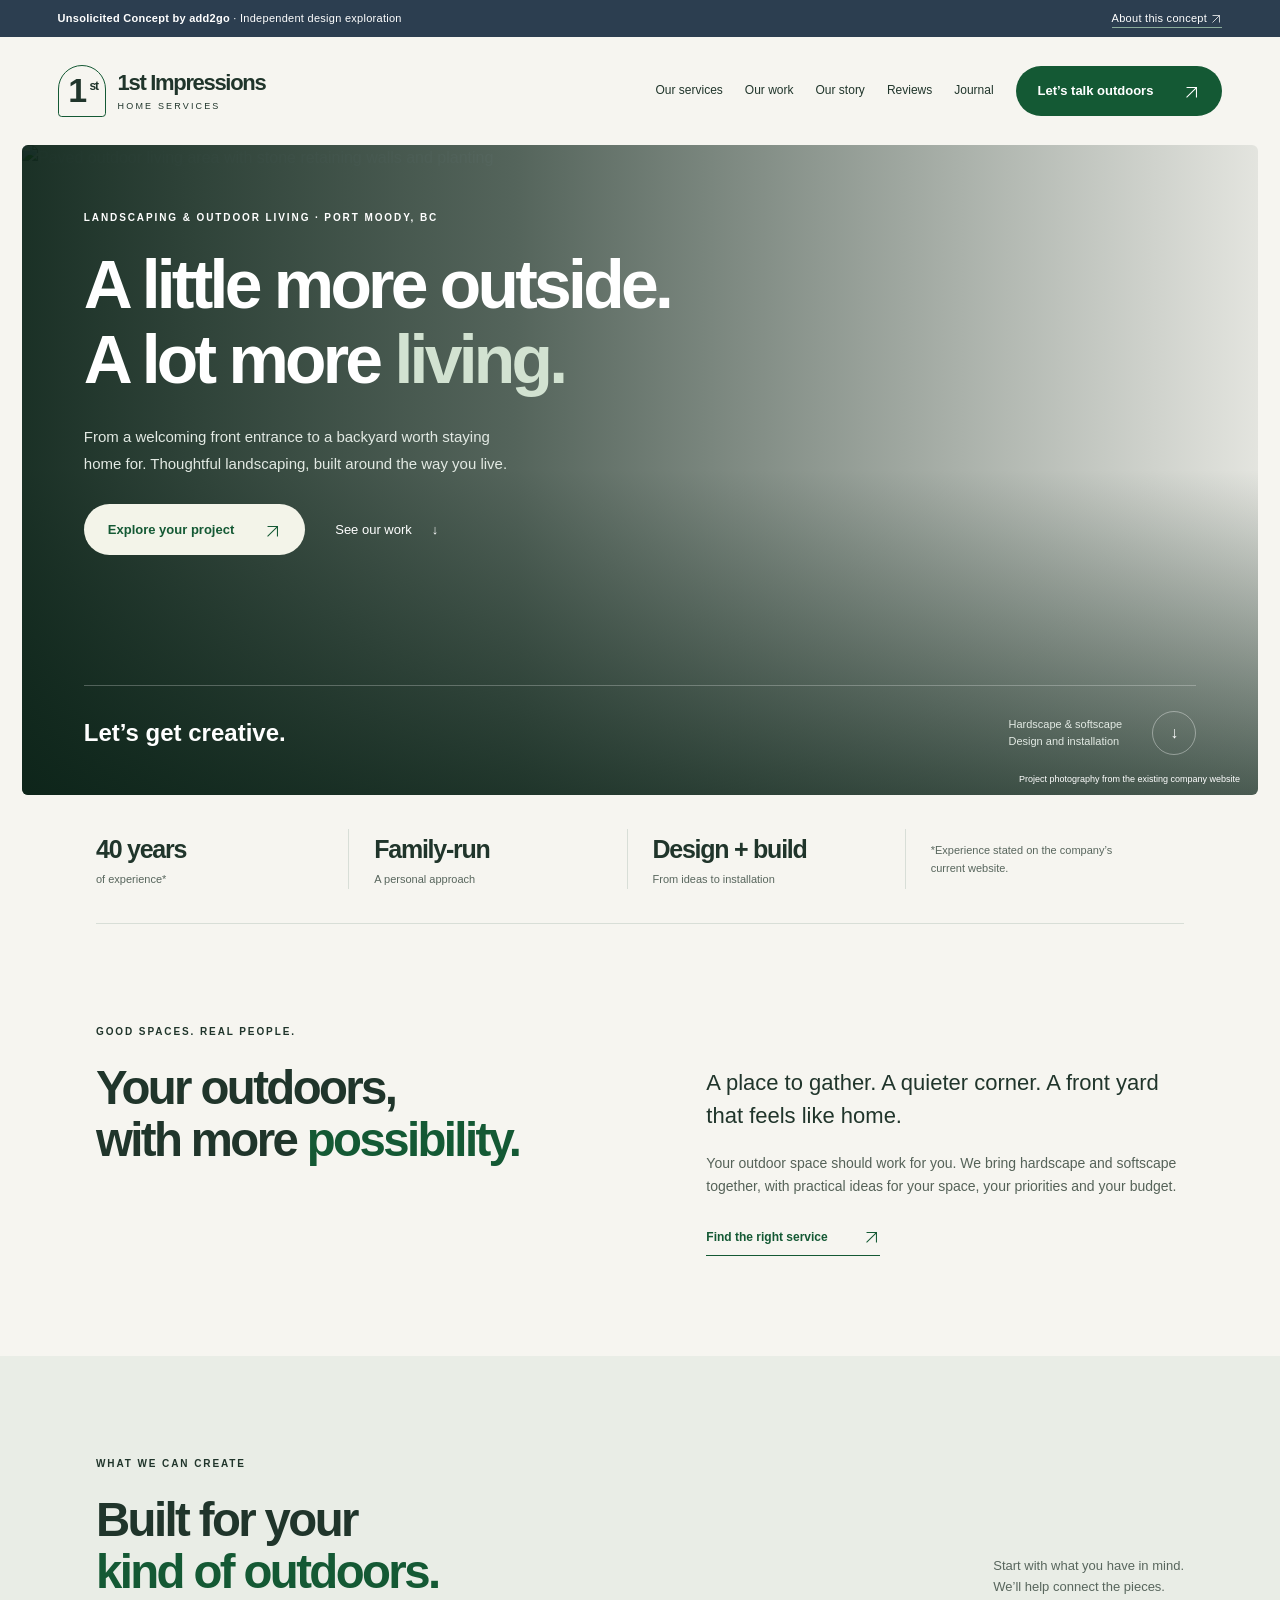
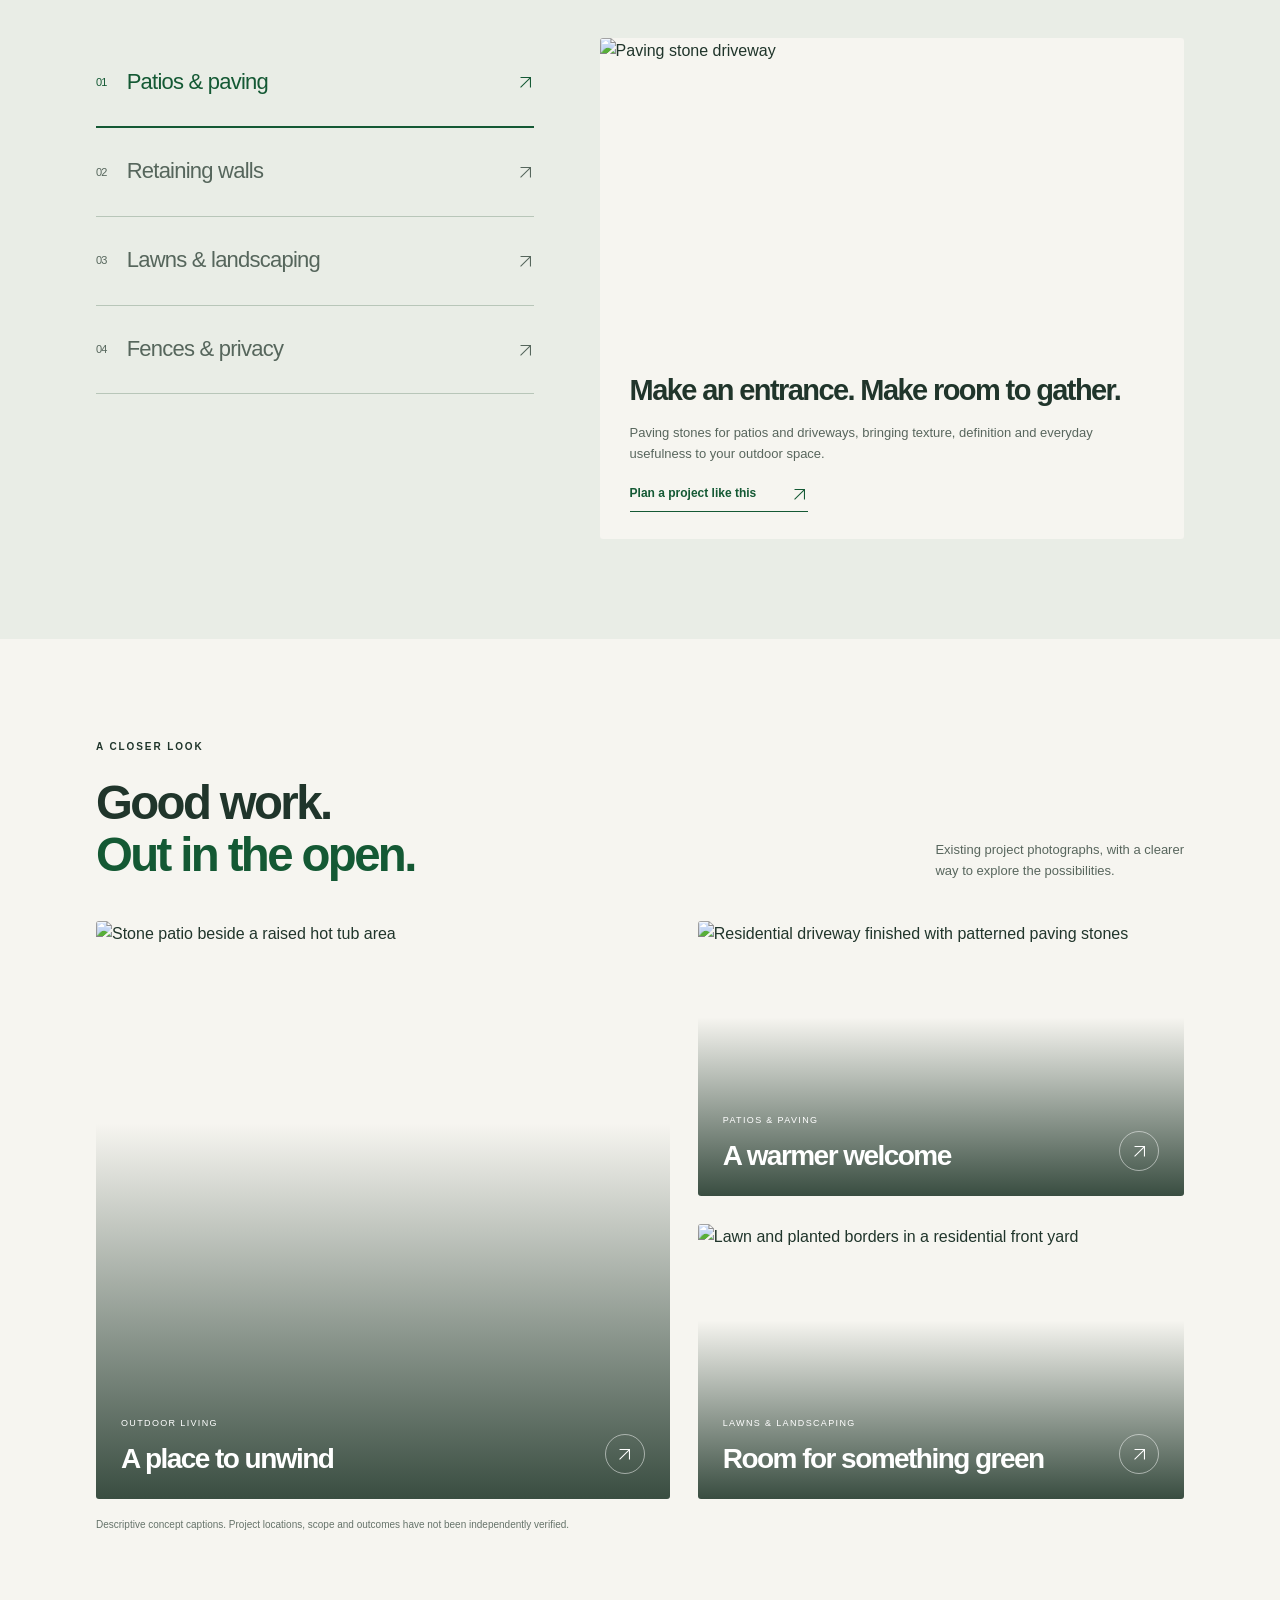
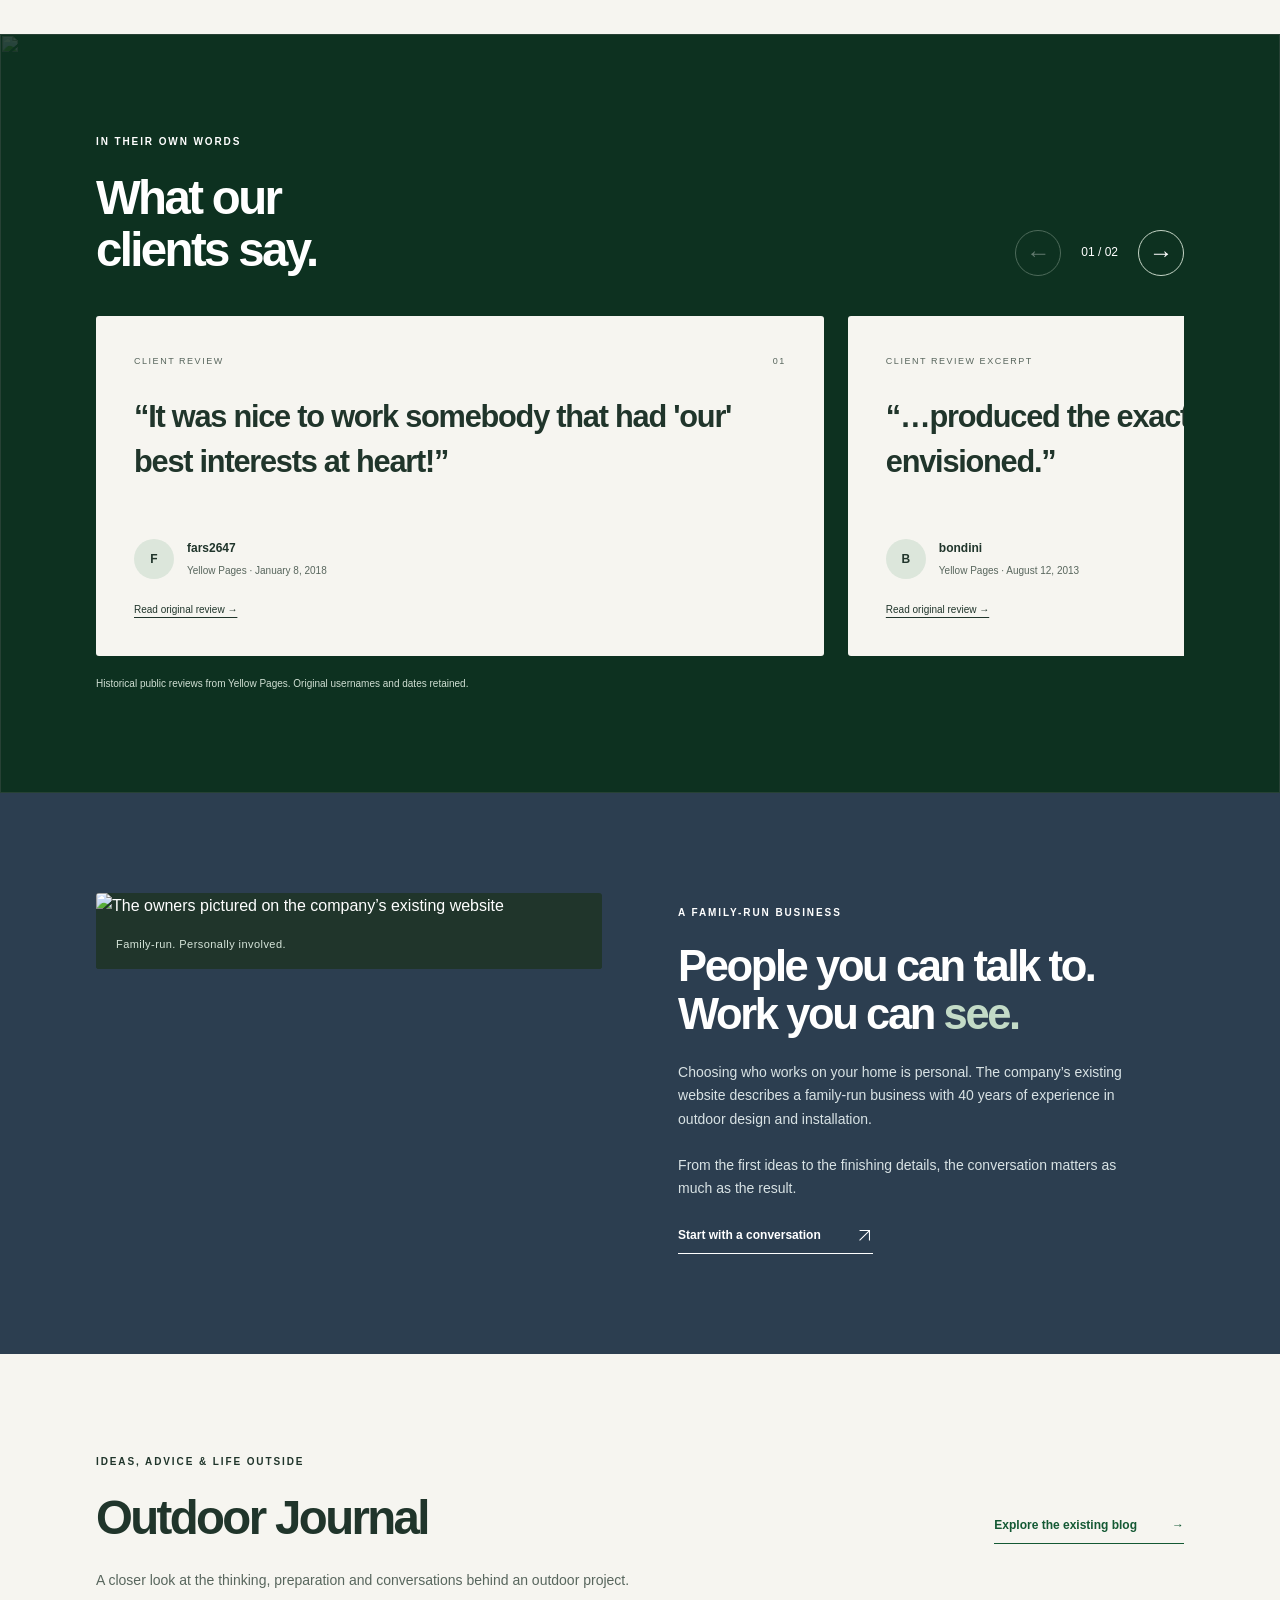
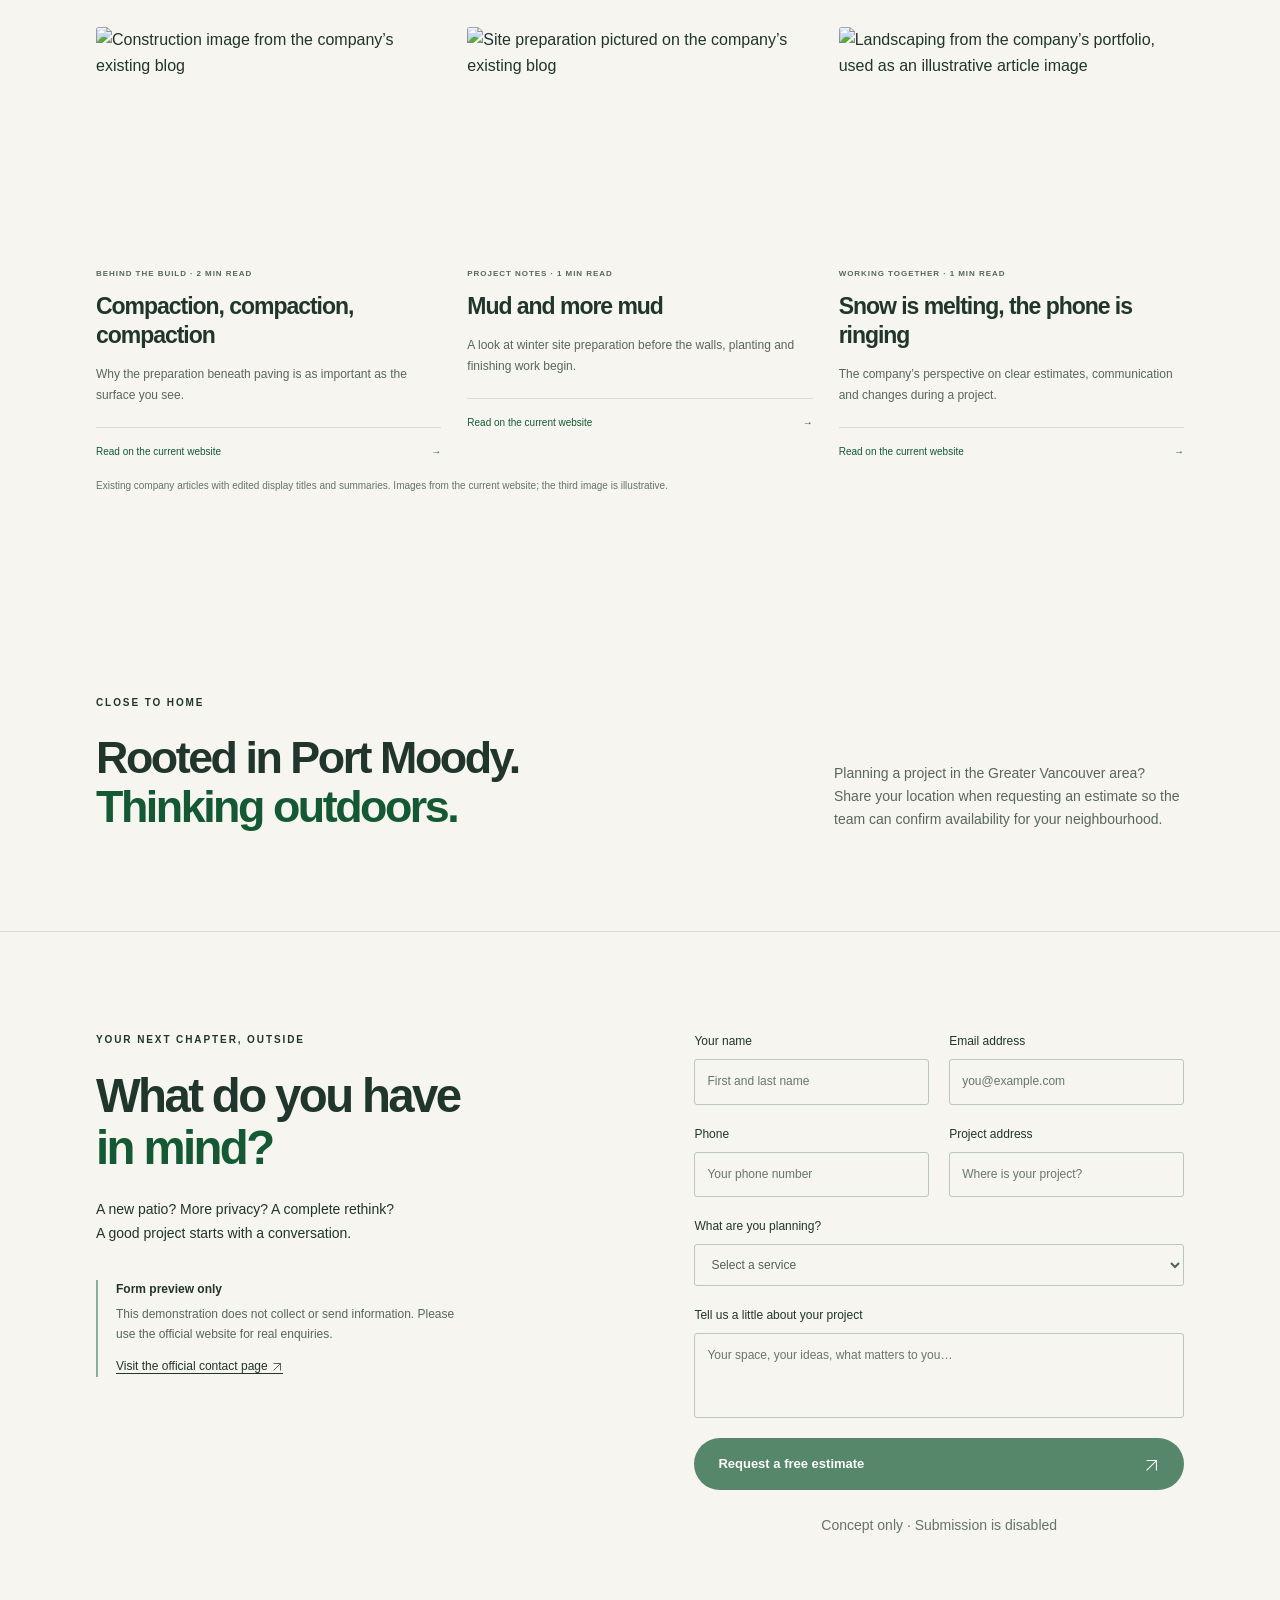
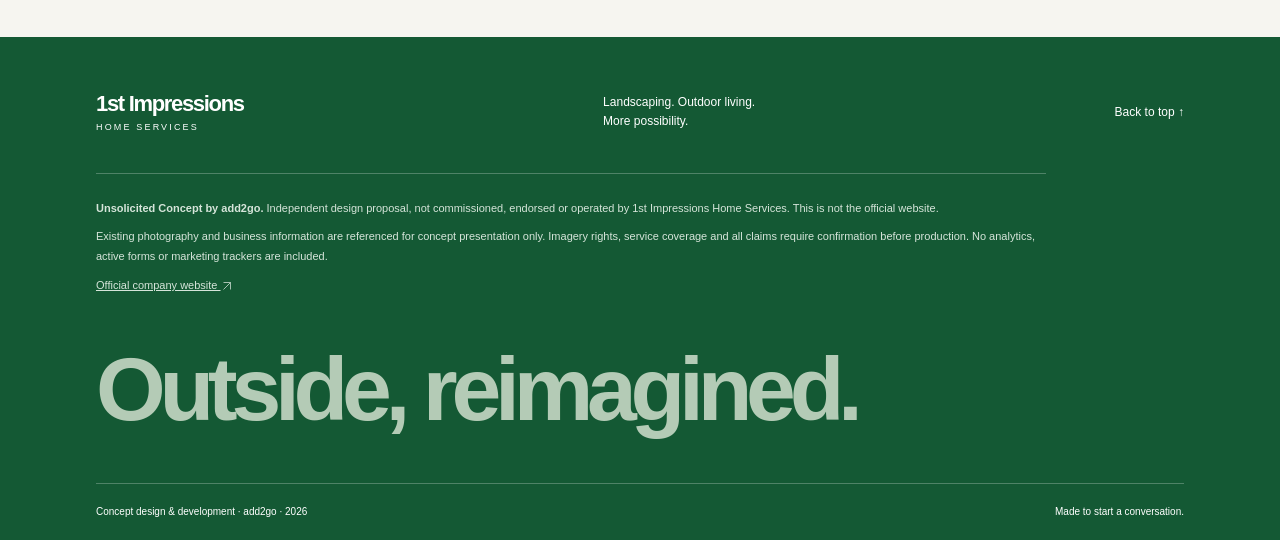
==== commit aa000dd3: "Refine typography and owners layout; add sourced reviews carousel and Outdoor Journal" ====
--- a/clients/1st-impressions/index.html
+++ b/clients/1st-impressions/index.html
@@ -1,15 +1,17 @@
 <!doctype html>
-<html lang="en"><head><meta charset="utf-8"><meta name="viewport" content="width=device-width,initial-scale=1"><meta name="robots" content="noindex,nofollow,noarchive"><meta name="description" content="Independent homepage concept by add2go for 1st Impressions Home Services. Not the official website."><title>1st Impressions | Homepage concept by add2go</title><link rel="stylesheet" href="styles.css"></head>
+<html lang="en"><head><meta charset="utf-8"><meta name="viewport" content="width=device-width,initial-scale=1"><meta name="robots" content="noindex,nofollow,noarchive"><meta name="description" content="Independent homepage concept by add2go for 1st Impressions Home Services. Not the official website."><title>1st Impressions | Homepage concept by add2go</title><link rel="stylesheet" href="styles-v3.css"></head>
 <body><a class="skip" href="#main">Skip to content</a>
 <div class="concept"><span><b>Unsolicited Concept by add2go</b> <span class="concept-extra">· Independent design exploration</span></span><a href="#concept-notes">About this concept <svg class="arrow-icon" viewBox="0 0 24 24" fill="none" stroke="currentColor" stroke-width="1.5" aria-hidden="true"><path d="M5 19 19 5M5 5h14v14"/></svg></a></div>
-<header class="header"><a class="wordmark" href="#" aria-label="1st Impressions concept home"><span class="brand-mark" aria-hidden="true">1<span>st</span></span><span>1st Impressions<small>HOME SERVICES</small></span></a><button class="menu-toggle" aria-expanded="false" aria-controls="navigation">Menu <span aria-hidden="true">☰</span></button><nav id="navigation" aria-label="Main navigation"><a href="#services">Our services</a><a href="#projects">Our work</a><a href="#about">Our story</a><a class="button nav-cta" href="#estimate">Let’s talk outdoors <span><svg class="arrow-icon" viewBox="0 0 24 24" fill="none" stroke="currentColor" stroke-width="1.5" aria-hidden="true"><path d="M5 19 19 5M5 5h14v14"/></svg></span></a></nav></header>
+<header class="header"><a class="wordmark" href="#" aria-label="1st Impressions concept home"><span class="brand-mark" aria-hidden="true">1<span>st</span></span><span>1st Impressions<small>HOME SERVICES</small></span></a><button class="menu-toggle" aria-expanded="false" aria-controls="navigation">Menu <span aria-hidden="true">☰</span></button><nav id="navigation" aria-label="Main navigation"><a href="#services">Our services</a><a href="#projects">Our work</a><a href="#about">Our story</a><a href="#reviews">Reviews</a><a href="#journal">Journal</a><a class="button nav-cta" href="#estimate">Let’s talk outdoors <span><svg class="arrow-icon" viewBox="0 0 24 24" fill="none" stroke="currentColor" stroke-width="1.5" aria-hidden="true"><path d="M5 19 19 5M5 5h14v14"/></svg></span></a></nav></header>
 <main id="main">
 <section class="hero"><img class="hero-photo" fetchpriority="high" src="https://static.wixstatic.com/media/90604a_16b48c8cfc0c4b0c95bc924a117983bd~mv2.jpg" alt="Paved outdoor living area with stone retaining walls and planting"><div class="hero-shade"></div><div class="hero-content"><p class="eyebrow">LANDSCAPING & OUTDOOR LIVING · PORT MOODY, BC</p><h1>A little more outside.<br>A lot more <em>living.</em></h1><p class="hero-intro">From a welcoming front entrance to a backyard worth staying home for. Thoughtful landscaping, built around the way you live.</p><div class="hero-actions"><a class="button light" href="#estimate">Explore your project <span><svg class="arrow-icon" viewBox="0 0 24 24" fill="none" stroke="currentColor" stroke-width="1.5" aria-hidden="true"><path d="M5 19 19 5M5 5h14v14"/></svg></span></a><a class="text-link" href="#projects">See our work <span>↓</span></a></div></div><div class="hero-bottom"><span>Let’s get creative.</span><p>Hardscape & softscape<br>Design and installation</p><a href="#services" aria-label="Explore services" class="circle">↓</a></div><span class="photo-note">Project photography from the existing company website</span></section>
 <div class="trust-strip"><div><b>40 years</b><span>of experience*</span></div><div><b>Family-run</b><span>A personal approach</span></div><div><b>Design + build</b><span>From ideas to installation</span></div><p>*Experience stated on the company’s current website.</p></div>
 <section id="about" class="intro section"><p class="eyebrow">GOOD SPACES. REAL PEOPLE.</p><div class="intro-layout"><h2>Your outdoors,<br>with more <em>possibility.</em></h2><div><p class="lead">A place to gather. A quieter corner. A front yard that feels like home.</p><p>Your outdoor space should work for you. We bring hardscape and softscape together, with practical ideas for your space, your priorities and your budget.</p><a href="#services" class="underlined">Find the right service <span><svg class="arrow-icon" viewBox="0 0 24 24" fill="none" stroke="currentColor" stroke-width="1.5" aria-hidden="true"><path d="M5 19 19 5M5 5h14v14"/></svg></span></a></div></div></section>
 <section id="services" class="services section"><div class="section-head"><div><p class="eyebrow">WHAT WE CAN CREATE</p><h2>Built for your<br><em>kind of outdoors.</em></h2></div><p>Start with what you have in mind.<br>We’ll help connect the pieces.</p></div><div class="service-layout"><div class="service-options" role="tablist" aria-label="Landscaping services"><button id="tab-paving" role="tab" aria-controls="service-panel" aria-selected="true" tabindex="0" data-service="paving"><span>01</span> Patios & paving <span><svg class="arrow-icon" viewBox="0 0 24 24" fill="none" stroke="currentColor" stroke-width="1.5" aria-hidden="true"><path d="M5 19 19 5M5 5h14v14"/></svg></span></button><button id="tab-walls" role="tab" aria-controls="service-panel" aria-selected="false" tabindex="-1" data-service="walls"><span>02</span> Retaining walls <span><svg class="arrow-icon" viewBox="0 0 24 24" fill="none" stroke="currentColor" stroke-width="1.5" aria-hidden="true"><path d="M5 19 19 5M5 5h14v14"/></svg></span></button><button id="tab-lawns" role="tab" aria-controls="service-panel" aria-selected="false" tabindex="-1" data-service="lawns"><span>03</span> Lawns & landscaping <span><svg class="arrow-icon" viewBox="0 0 24 24" fill="none" stroke="currentColor" stroke-width="1.5" aria-hidden="true"><path d="M5 19 19 5M5 5h14v14"/></svg></span></button><button id="tab-fences" role="tab" aria-controls="service-panel" aria-selected="false" tabindex="-1" data-service="fences"><span>04</span> Fences & privacy <span><svg class="arrow-icon" viewBox="0 0 24 24" fill="none" stroke="currentColor" stroke-width="1.5" aria-hidden="true"><path d="M5 19 19 5M5 5h14v14"/></svg></span></button></div><div id="service-panel" role="tabpanel" aria-labelledby="tab-paving" tabindex="0"><img id="service-image" loading="lazy" src="https://static.wixstatic.com/media/90604a_516891b4ed944e908673fedf3e3eb322~mv2.jpg" alt="Paving stone driveway"><div class="service-copy"><h3 id="service-title">Make an entrance. Make room to gather.</h3><p id="service-description">Paving stones for patios and driveways, bringing texture, definition and everyday usefulness to your outdoor space.</p><a class="underlined" href="#estimate">Plan a project like this <span><svg class="arrow-icon" viewBox="0 0 24 24" fill="none" stroke="currentColor" stroke-width="1.5" aria-hidden="true"><path d="M5 19 19 5M5 5h14v14"/></svg></span></a></div></div></div></section>
 <section id="projects" class="projects section"><div class="section-head"><div><p class="eyebrow">A CLOSER LOOK</p><h2>Good work.<br><em>Out in the open.</em></h2></div><p>Existing project photographs, with a clearer<br>way to explore the possibilities.</p></div><div class="project-grid"><figure class="project-large"><img loading="lazy" src="https://static.wixstatic.com/media/90604a_463f33c09cdd4645a7d1c5ce0d2e0f73~mv2.jpg" alt="Stone patio beside a raised hot tub area"><figcaption><div><small>OUTDOOR LIVING</small><h3>A place to unwind</h3></div><a href="#estimate" aria-label="Explore an outdoor living project"><svg class="arrow-icon" viewBox="0 0 24 24" fill="none" stroke="currentColor" stroke-width="1.5" aria-hidden="true"><path d="M5 19 19 5M5 5h14v14"/></svg></a></figcaption></figure><figure><img loading="lazy" src="https://static.wixstatic.com/media/90604a_0e93a57e675945ee84b2e2c14a0d3a4f~mv2.jpg" alt="Residential driveway finished with patterned paving stones"><figcaption><div><small>PATIOS & PAVING</small><h3>A warmer welcome</h3></div><a href="#estimate" aria-label="Explore a paving project"><svg class="arrow-icon" viewBox="0 0 24 24" fill="none" stroke="currentColor" stroke-width="1.5" aria-hidden="true"><path d="M5 19 19 5M5 5h14v14"/></svg></a></figcaption></figure><figure><img loading="lazy" src="https://static.wixstatic.com/media/90604a_4868f61b206340f684680506b8521fef~mv2.jpg" alt="Lawn and planted borders in a residential front yard"><figcaption><div><small>LAWNS & LANDSCAPING</small><h3>Room for something green</h3></div><a href="#estimate" aria-label="Explore a landscaping project"><svg class="arrow-icon" viewBox="0 0 24 24" fill="none" stroke="currentColor" stroke-width="1.5" aria-hidden="true"><path d="M5 19 19 5M5 5h14v14"/></svg></a></figcaption></figure></div><p class="caption">Descriptive concept captions. Project locations, scope and outcomes have not been independently verified.</p></section>
-<section class="people section"><div class="people-photo"><img loading="lazy" src="https://static.wixstatic.com/media/90604a_f6d812bff2f3495882487ae0f60fcc77~mv2.jpg" alt="The people pictured on the company’s existing website"></div><div class="people-copy"><p class="eyebrow">A FAMILY-RUN BUSINESS</p><h2>People you can talk to.<br>Work you can <em>see.</em></h2><p>Choosing who works on your home is personal. The company’s existing website describes a family-run business with 40 years of experience in outdoor design and installation.</p><p>This concept brings that personal story forward, alongside the work itself.</p><a class="underlined" href="#estimate">Start with a conversation <span><svg class="arrow-icon" viewBox="0 0 24 24" fill="none" stroke="currentColor" stroke-width="1.5" aria-hidden="true"><path d="M5 19 19 5M5 5h14v14"/></svg></span></a></div></section>
+<section id="reviews" class="reviews section" aria-label="Client reviews carousel" aria-roledescription="carousel"><img class="review-bg" loading="lazy" src="https://static.wixstatic.com/media/90604a_463f33c09cdd4645a7d1c5ce0d2e0f73~mv2.jpg" alt=""><div class="section-head"><div><p class="eyebrow">IN THEIR OWN WORDS</p><h2>What our<br>clients say.</h2></div><div class="review-controls"><button type="button" id="review-prev" aria-label="Previous review" aria-controls="review-track" disabled>&larr;</button><span id="review-position" aria-live="polite" aria-atomic="true">01 / 02</span><button type="button" id="review-next" aria-label="Next review" aria-controls="review-track">&rarr;</button></div></div><div class="review-track" id="review-track" tabindex="0" aria-label="Swipe or use the arrow buttons to browse reviews"><article class="review-card" role="group" aria-roledescription="slide" aria-label="Review 1 of 2"><p class="review-type">CLIENT REVIEW <span>01</span></p><blockquote>“It was nice to work somebody that had 'our' best interests at heart!”</blockquote><div class="review-byline"><span class="review-avatar" aria-hidden="true">F</span><div><b>fars2647</b><p>Yellow Pages · January 8, 2018</p></div></div><a href="https://www.yellowpages.ca/bus/British-Columbia/Port-Moody/1st-Impressions-Home-Services/100181208.html" target="_blank" rel="noopener noreferrer">Read original review &rarr;</a></article><article class="review-card" role="group" aria-roledescription="slide" aria-label="Review 2 of 2"><p class="review-type">CLIENT REVIEW EXCERPT <span>02</span></p><blockquote>“…produced the exact project we had envisioned.”</blockquote><div class="review-byline"><span class="review-avatar" aria-hidden="true">B</span><div><b>bondini</b><p>Yellow Pages · August 12, 2013</p></div></div><a href="https://www.yellowpages.ca/bus/British-Columbia/Port-Moody/1st-Impressions-Home-Services/100181208.html" target="_blank" rel="noopener noreferrer">Read original review &rarr;</a></article></div><p class="review-source">Historical public reviews from Yellow Pages. Original usernames and dates retained.</p></section>
+<section class="people section"><figure class="people-photo"><img loading="lazy" src="https://static.wixstatic.com/media/90604a_f6d812bff2f3495882487ae0f60fcc77~mv2.jpg" alt="The owners pictured on the company’s existing website"><figcaption>Family-run. Personally involved.</figcaption></figure><div class="people-copy"><p class="eyebrow">A FAMILY-RUN BUSINESS</p><h2>People you can talk to.<br>Work you can <em>see.</em></h2><p>Choosing who works on your home is personal. The company’s existing website describes a family-run business with 40 years of experience in outdoor design and installation.</p><p>From the first ideas to the finishing details, the conversation matters as much as the result.</p><a class="underlined" href="#estimate">Start with a conversation <span><svg class="arrow-icon" viewBox="0 0 24 24" fill="none" stroke="currentColor" stroke-width="1.5" aria-hidden="true"><path d="M5 19 19 5M5 5h14v14"/></svg></span></a></div></section>
+<section id="journal" class="journal section"><div class="section-head"><div><p class="eyebrow">IDEAS, ADVICE & LIFE OUTSIDE</p><h2>Outdoor Journal</h2></div><a class="underlined" href="https://www.1stimpressionshomeservices.com/blog" target="_blank" rel="noopener noreferrer">Explore the existing blog <span>&rarr;</span></a></div><p class="journal-intro">A closer look at the thinking, preparation and conversations behind an outdoor project.</p><div class="article-grid"><article class="article-card"><a href="https://www.1stimpressionshomeservices.com/post/compaction-compaction-compaction" target="_blank" rel="noopener noreferrer"><div class="article-photo"><img loading="lazy" src="https://static.wixstatic.com/media/90604a_a7c43be710714f8391676d223f1260cd~mv2.jpg" alt="Construction image from the company’s existing blog"></div><p class="article-category">BEHIND THE BUILD · 2 MIN READ</p><h3>Compaction, compaction, compaction</h3><p>Why the preparation beneath paving is as important as the surface you see.</p><span class="article-link">Read on the current website <span>&rarr;</span></span></a></article><article class="article-card"><a href="https://www.1stimpressionshomeservices.com/post/mud-and-more-mud" target="_blank" rel="noopener noreferrer"><div class="article-photo"><img loading="lazy" src="https://static.wixstatic.com/media/90604a_651da059e5aa435daec19f4c20af9812~mv2.jpeg" alt="Site preparation pictured on the company’s existing blog"></div><p class="article-category">PROJECT NOTES · 1 MIN READ</p><h3>Mud and more mud</h3><p>A look at winter site preparation before the walls, planting and finishing work begin.</p><span class="article-link">Read on the current website <span>&rarr;</span></span></a></article><article class="article-card"><a href="https://www.1stimpressionshomeservices.com/post/snow-is-melting-the-phone-is-ringing" target="_blank" rel="noopener noreferrer"><div class="article-photo"><img loading="lazy" src="https://static.wixstatic.com/media/90604a_4868f61b206340f684680506b8521fef~mv2.jpg" alt="Landscaping from the company’s portfolio, used as an illustrative article image"></div><p class="article-category">WORKING TOGETHER · 1 MIN READ</p><h3>Snow is melting, the phone is ringing</h3><p>The company’s perspective on clear estimates, communication and changes during a project.</p><span class="article-link">Read on the current website <span>&rarr;</span></span></a></article></div><p class="caption">Existing company articles with edited display titles and summaries. Images from the current website; the third image is illustrative.</p></section>
 <section class="area section"><p class="eyebrow">CLOSE TO HOME</p><div><h2>Rooted in Port Moody.<br><em>Thinking outdoors.</em></h2><p>Planning a project in the Greater Vancouver area?<br>Share your location when requesting an estimate so the team can confirm availability for your neighbourhood.</p></div></section>
 <section id="estimate" class="estimate section"><div><p class="eyebrow">YOUR NEXT CHAPTER, OUTSIDE</p><h2>What do you have<br><em>in mind?</em></h2><p>A new patio? More privacy? A complete rethink?<br>A good project starts with a conversation.</p><div class="demo-note"><b>Form preview only</b><p>This demonstration does not collect or send information. Please use the official website for real enquiries.</p><a href="https://www.1stimpressionshomeservices.com/contact" target="_blank" rel="noopener noreferrer">Visit the official contact page <svg class="arrow-icon" viewBox="0 0 24 24" fill="none" stroke="currentColor" stroke-width="1.5" aria-hidden="true"><path d="M5 19 19 5M5 5h14v14"/></svg></a></div></div><div class="form-preview" aria-label="Non-interactive estimate form preview"><div class="field-pair"><div><label for="name">Your name</label><input id="name" placeholder="First and last name" disabled></div><div><label for="email">Email address</label><input id="email" placeholder="you@example.com" disabled></div></div><div class="field-pair"><div><label for="phone">Phone</label><input id="phone" placeholder="Your phone number" disabled></div><div><label for="location">Project address</label><input id="location" placeholder="Where is your project?" disabled></div></div><label for="service">What are you planning?</label><select id="service" disabled><option>Select a service</option></select><label for="message">Tell us a little about your project</label><textarea id="message" rows="3" placeholder="Your space, your ideas, what matters to you…" disabled></textarea><button class="button" disabled>Request a free estimate <span><svg class="arrow-icon" viewBox="0 0 24 24" fill="none" stroke="currentColor" stroke-width="1.5" aria-hidden="true"><path d="M5 19 19 5M5 5h14v14"/></svg></span></button><p class="caption">Concept only · Submission is disabled</p></div></section>
-</main><footer><div class="footer-top"><span class="wordmark">1st Impressions<small>HOME SERVICES</small></span><p>Landscaping. Outdoor living.<br>More possibility.</p><a href="#main">Back to top ↑</a></div><div id="concept-notes" class="concept-notes"><p><b>Unsolicited Concept by add2go.</b> Independent design proposal, not commissioned, endorsed or operated by 1st Impressions Home Services. This is not the official website.</p><p>Existing photography and business information are referenced for concept presentation only. Imagery rights, service coverage and all claims require confirmation before production. No analytics, active forms or marketing trackers are included.</p><a href="https://www.1stimpressionshomeservices.com/" target="_blank" rel="noopener noreferrer">Official company website <svg class="arrow-icon" viewBox="0 0 24 24" fill="none" stroke="currentColor" stroke-width="1.5" aria-hidden="true"><path d="M5 19 19 5M5 5h14v14"/></svg></a></div><div class="footer-word">Outside, reimagined.</div><div class="footer-bottom"><span>Concept design & development · add2go · 2026</span><span>Made to start a conversation.</span></div></footer><script src="app.js"></script></body></html>
+</main><footer><div class="footer-top"><span class="wordmark">1st Impressions<small>HOME SERVICES</small></span><p>Landscaping. Outdoor living.<br>More possibility.</p><a href="#main">Back to top ↑</a></div><div id="concept-notes" class="concept-notes"><p><b>Unsolicited Concept by add2go.</b> Independent design proposal, not commissioned, endorsed or operated by 1st Impressions Home Services. This is not the official website.</p><p>Existing photography and business information are referenced for concept presentation only. Imagery rights, service coverage and all claims require confirmation before production. No analytics, active forms or marketing trackers are included.</p><a href="https://www.1stimpressionshomeservices.com/" target="_blank" rel="noopener noreferrer">Official company website <svg class="arrow-icon" viewBox="0 0 24 24" fill="none" stroke="currentColor" stroke-width="1.5" aria-hidden="true"><path d="M5 19 19 5M5 5h14v14"/></svg></a></div><div class="footer-word">Outside, reimagined.</div><div class="footer-bottom"><span>Concept design & development · add2go · 2026</span><span>Made to start a conversation.</span></div></footer><script src="app-v3.js"></script></body></html>
--- a/clients/1st-impressions/styles-v3.css
+++ b/clients/1st-impressions/styles-v3.css
@@ -0,0 +1,12 @@
+:root{--green:#145934;--slate:#2c3e50;--sage:#8aac9a;--paper:#f6f5f0;--ink:#20352b;--line:#d8ded7;--white:#fcfcfc}*{box-sizing:border-box}html{scroll-behavior:smooth;scroll-padding-top:30px}body{margin:0;color:var(--ink);background:var(--paper);font-family:Arial,Helvetica,sans-serif;font-size:16px;line-height:1.65}a{color:inherit;text-decoration:none}button,input,select,textarea{font:inherit}button,a,input,select,textarea{-webkit-tap-highlight-color:transparent}a:focus-visible,button:focus-visible,[tabindex]:focus-visible{outline:3px solid #bf653a;outline-offset:5px}img{width:100%;height:100%;display:block;object-fit:cover}h1,h2,h3,p,figure{margin:0}h1,h2,h3{font-family:Georgia,'Times New Roman',serif;font-weight:400;line-height:1.08;letter-spacing:-.045em}em{font-weight:400;color:inherit}p+p{margin-top:18px}.concept{padding:9px 4.5%;background:var(--slate);color:#fff;font-size:11px;display:flex;justify-content:space-between;gap:16px;letter-spacing:.025em}.concept a{border-bottom:1px solid #8aac9a;white-space:nowrap}.header{height:108px;display:flex;align-items:center;justify-content:space-between;padding:0 4.5%;gap:25px}.wordmark{font-family:Georgia,serif;font-size:25px;line-height:1.1;display:flex;align-items:center;gap:12px;letter-spacing:-.04em}.wordmark small{display:block;font-family:Arial,sans-serif;font-size:9px;letter-spacing:.24em;margin-top:7px}.brand-mark{display:grid;place-items:center;width:48px;height:52px;font-size:40px;border:1px solid var(--green);border-radius:26px 26px 4px 4px;position:relative;padding-right:9px}.brand-mark span{font-size:12px;position:absolute;right:7px;top:14px}nav{display:flex;align-items:center;gap:32px;font-size:13px}.button{display:inline-flex;align-items:center;justify-content:space-between;gap:30px;padding:15px 24px;background:var(--green);color:white;border-radius:40px;border:0;font-size:13px;font-weight:600;min-height:50px}.button span{font-size:20px;line-height:1}.nav-cta{padding:12px 22px}.menu-toggle{display:none}.hero{min-height:650px;position:relative;isolation:isolate;margin:0 22px;border-radius:6px;overflow:hidden;display:flex;flex-direction:column;justify-content:space-between;color:white}.hero-photo,.hero-shade{position:absolute;inset:0;z-index:-2}.hero-photo{object-position:50% 54%}.hero-shade{z-index:-1;background:linear-gradient(90deg,rgba(8,32,21,.92),rgba(8,32,21,.68) 40%,rgba(8,32,21,.08) 100%),linear-gradient(0deg,rgba(8,32,21,.7),transparent 50%)}.hero-content{padding:65px 5% 35px}.eyebrow{font-size:10px;line-height:1.5;letter-spacing:.19em;font-weight:600;margin-bottom:23px}h1{font-size:clamp(50px,5.8vw,88px);max-width:850px}h1 em{color:#c3dbc7}.hero-intro{max-width:425px;font-size:15px;line-height:1.75;margin:27px 0;color:#e2e9e3}.hero-actions{display:flex;align-items:center;gap:30px}.light{background:#f3f4e9;color:var(--green)}.text-link{font-size:13px;display:flex;gap:20px}.hero-bottom{margin:22px 5% 40px;border-top:1px solid #ffffff40;padding-top:25px;display:flex;align-items:center;gap:30px}.hero-bottom>span{font-family:Georgia,serif;font-style:italic;font-size:29px;flex:1}.hero-bottom p{font-size:11px;line-height:1.6;color:#e2e9e3}.circle{height:44px;width:44px;border:1px solid #ffffff60;border-radius:50%;display:grid;place-items:center}.photo-note{position:absolute;bottom:8px;right:18px;font-size:9px;color:#fff}.trust-strip{margin:0 7.5%;padding:34px 0;display:grid;grid-template-columns:repeat(3,1fr) 1fr;gap:25px;border-bottom:1px solid var(--line)}.trust-strip div{display:flex;flex-direction:column;border-right:1px solid var(--line)}.trust-strip b{font-family:Georgia,serif;font-size:29px;font-weight:400}.trust-strip span,.trust-strip p{font-size:11px;color:#58665d}.trust-strip p{align-self:center;max-width:185px}.section{padding:100px 7.5%}h2{font-size:clamp(38px,4vw,61px)}h2 em{color:var(--green)}.intro-layout{display:grid;grid-template-columns:1.05fr 1fr;gap:10%}.intro-layout>div{padding-top:4px;max-width:475px;font-size:14px;color:#556258}.lead{font-size:22px;line-height:1.5;color:var(--ink);margin-bottom:20px}.underlined{display:inline-flex;align-items:center;justify-content:space-between;gap:35px;border-bottom:1px solid currentColor;padding:10px 0 7px;margin-top:20px;font-size:12px;font-weight:600;color:var(--green)}.section-head{display:flex;align-items:end;justify-content:space-between;gap:30px;margin-bottom:40px}.section-head>p{font-size:13px;max-width:320px;color:#58665d}.services{background:#e9ede6}.service-layout{display:grid;grid-template-columns:.75fr 1fr;gap:6%}.service-options{display:flex;flex-direction:column;align-self:start}.service-options button{padding:25px 0;display:flex;align-items:center;gap:20px;text-align:left;border:0;border-bottom:1px solid #b8c6b9;background:transparent;font-family:Georgia,serif;font-size:25px;color:#56665c;cursor:pointer}.service-options button span:first-child{font-family:Arial,sans-serif;font-size:11px}.service-options button span:last-child{margin-left:auto;font-size:23px}.service-options button[aria-selected=true]{color:var(--green);border-bottom:2px solid var(--green)}#service-panel{background:var(--paper);border-radius:3px;overflow:hidden}#service-image{height:310px}.service-copy{padding:27px 30px}.service-copy h3{font-size:29px;margin-bottom:15px}.service-copy p{font-size:13px;color:#58665d}.service-copy .underlined{margin-top:10px}.project-grid{display:grid;grid-template-columns:1.18fr 1fr;gap:28px}.project-grid figure{position:relative;height:275px;overflow:hidden;border-radius:3px}.project-grid figure.project-large{height:578px;grid-row:span 2}.project-grid figure:after{content:'';position:absolute;inset:0;background:linear-gradient(0deg,#0c2517ce,transparent 65%);pointer-events:none}.project-grid img{transition:transform .5s}.project-grid figure:hover img{transform:scale(1.025)}figcaption{position:absolute;left:25px;right:25px;bottom:25px;z-index:1;display:flex;align-items:end;justify-content:space-between;color:white}figcaption small{font-size:9px;letter-spacing:.15em}figcaption h3{font-size:28px;margin-top:9px}figcaption a{border:1px solid #ffffff80;border-radius:50%;width:40px;height:40px;display:grid;place-items:center}.caption{font-size:10px;color:#66736a;margin-top:18px;line-height:1.65}.people{display:grid;grid-template-columns:.85fr 1fr;align-items:center;gap:9%;background:var(--slate);color:white}.people-photo{height:440px;overflow:hidden;border-radius:48% 48% 3px 3px}.people-photo img{object-position:50% 40%}.people h2{font-size:clamp(36px,3.6vw,54px)}.people h2 em{color:#c3dbc7}.people-copy>p:not(.eyebrow){font-size:14px;max-width:470px;color:#d8e2e4;margin-top:23px}.people .underlined{color:#fff}.area{border-bottom:1px solid var(--line)}.area>div{display:flex;align-items:end;gap:10%;justify-content:space-between}.area h2{font-size:clamp(34px,3.5vw,50px)}.area p:not(.eyebrow){max-width:350px;font-size:14px;color:#58665d}.estimate{display:grid;grid-template-columns:1fr 1fr;gap:10%}.estimate>div>p:not(.eyebrow){font-size:14px;margin-top:24px}.demo-note{border-left:2px solid var(--sage);padding:0 0 0 18px;margin-top:35px;max-width:370px;font-size:12px}.demo-note p{margin:6px 0 12px;color:#58665d}.demo-note a{border-bottom:1px solid}.form-preview{align-self:start;font-size:12px}.field-pair{display:grid;grid-template-columns:1fr 1fr;gap:20px}label{display:block;margin-bottom:7px}input,textarea,select{display:block;width:100%;background:transparent;color:#536056;border:1px solid #bac8bc;border-radius:3px;padding:12px;margin-bottom:20px;font-size:12px;opacity:1}input::placeholder,textarea::placeholder{color:#68766b}textarea{resize:none}.form-preview .button{width:100%;opacity:.7;cursor:not-allowed}.form-preview .caption{text-align:center}footer{background:var(--green);color:white;padding:55px 7.5% 20px;overflow:hidden}.footer-top{display:flex;justify-content:space-between;gap:30px;align-items:center}.footer-top .wordmark{display:block}.footer-top p,.footer-top>a{font-size:12px}.concept-notes{border-top:1px solid #ffffff40;margin-top:40px;padding-top:25px;font-size:11px;line-height:1.8;color:#d6e5da;max-width:950px}.concept-notes p+p{margin-top:8px}.concept-notes a{display:inline-block;margin-top:10px;text-decoration:underline}.footer-word{font-family:Georgia,serif;font-size:clamp(45px,8.5vw,135px);line-height:1.3;letter-spacing:-.055em;color:#b4cbb6;margin:35px 0}.footer-bottom{display:flex;justify-content:space-between;gap:20px;font-size:10px;padding-top:20px;border-top:1px solid #ffffff40}.skip{position:absolute;left:15px;top:-100px;z-index:10;padding:10px;background:white}.skip:focus{top:10px}@media(min-width:1600px){body{max-width:1800px;margin:auto}}@media(max-width:850px){nav{gap:18px}.header{height:94px}.nav-cta{display:none}.hero{min-height:620px}.hero-content{padding-top:65px}.trust-strip{grid-template-columns:repeat(3,1fr)}.trust-strip p{grid-column:1/-1;max-width:none}.section{padding:75px 6%}.service-layout{gap:30px}.service-options button{font-size:21px;gap:12px}.intro-layout{gap:6%}.people{gap:6%}.people-photo{height:380px}.estimate{gap:6%}}@media(max-width:600px){.concept{padding:10px 5%;font-size:9px}.concept-extra{display:none}.concept a{font-size:9px}.header{height:86px;padding:0 5%;position:relative;z-index:3}.wordmark{font-size:21px}.wordmark small{font-size:8px}.brand-mark{width:39px;height:44px;font-size:32px}.brand-mark span{right:5px;top:11px;font-size:10px}.menu-toggle{display:flex;gap:15px;border:0;background:none;color:var(--green);font-size:12px;padding:12px 0}nav{display:none;position:absolute;top:86px;left:0;right:0;background:var(--paper);padding:25px 6%;box-shadow:0 15px 20px #152a1b20;flex-direction:column;align-items:start}nav.open{display:flex}.hero{margin:0 10px;min-height:670px}.hero-photo{object-position:59% 50%}.hero-shade{background:linear-gradient(90deg,#082015e6,#08201570),linear-gradient(0deg,#082015b3,transparent)}.hero-content{padding:52px 23px 30px}.hero .eyebrow{font-size:8px;letter-spacing:.13em;max-width:255px}h1{font-size:49px;line-height:1.08;letter-spacing:-.055em}.hero-intro{font-size:13px;max-width:290px;margin:23px 0}.hero-actions{gap:20px;flex-wrap:wrap}.button{font-size:12px;padding:14px 21px}.text-link{font-size:12px;gap:12px}.hero-bottom{margin:25px 23px 45px;gap:12px;align-items:center}.hero-bottom>span{font-size:22px}.hero-bottom p{display:none}.photo-note{font-size:8px;left:23px;right:16px;bottom:14px}.trust-strip{margin:0 6%;padding:26px 0;gap:15px 10px}.trust-strip b{font-size:22px}.trust-strip span{font-size:9px}.trust-strip div:last-of-type{border:0}.trust-strip p{font-size:9px}.section{padding:60px 6%}h2{font-size:41px}.eyebrow{font-size:9px;margin-bottom:18px}.intro-layout,.service-layout,.people,.estimate{grid-template-columns:1fr;gap:28px}.lead{font-size:19px}.intro-layout>div{font-size:13px}.section-head{align-items:start;flex-direction:column;gap:23px;margin-bottom:25px}.section-head>p{font-size:12px}.service-options button{padding:18px 0;font-size:23px}#service-image{height:260px}.service-copy{padding:25px}.service-copy h3{font-size:28px}.project-grid{grid-template-columns:1fr;gap:20px}.project-grid figure,.project-grid figure.project-large{height:350px;grid-row:auto}.project-grid figure.project-large{height:430px}figcaption{left:20px;right:20px;bottom:22px}figcaption h3{font-size:27px}.people-photo{height:380px;max-width:340px}.people h2{font-size:38px}.people-copy>p:not(.eyebrow){font-size:13px}.area>div{display:block}.area h2{font-size:36px}.area p:not(.eyebrow){margin-top:25px;font-size:13px}.estimate{gap:35px}.field-pair{grid-template-columns:1fr;gap:0}.demo-note{margin-top:25px}.footer-top{align-items:start;flex-wrap:wrap;gap:25px}.footer-top p{font-size:11px}.footer-top>a{font-size:11px}.footer-word{font-size:45px;white-space:nowrap;margin:30px 0}.footer-bottom{flex-direction:column;gap:7px}.concept-notes{font-size:10px}}@media(prefers-reduced-motion:reduce){html{scroll-behavior:auto}*,*:before,*:after{transition:none!important}}
+
+.arrow-icon{display:inline-block;width:17px;height:17px;vertical-align:middle;flex-shrink:0}.concept .arrow-icon,.concept-notes .arrow-icon,.demo-note .arrow-icon{width:12px;height:12px}
+
+/* Revision 3: architectural sans typography, reviews and Outdoor Journal. */
+@font-face{font-family:Manrope;font-style:normal;font-weight:400;font-display:swap;src:url(https://fonts.gstatic.com/s/manrope/v23/xn7_YHE41ni1AdIRqAuZuw1Bx9mbZk79FO_F.ttf) format('truetype')}
+@font-face{font-family:Manrope;font-style:normal;font-weight:700;font-display:swap;src:url(https://fonts.gstatic.com/s/manrope/v23/xn7_YHE41ni1AdIRqAuZuw1Bx9mbZk4aE-_F.ttf) format('truetype')}
+body{font-family:Manrope,Arial,sans-serif}h1,h2,h3,.wordmark,.trust-strip b,.service-options button,.hero-bottom>span,.footer-word{font-family:Manrope,Arial,sans-serif;font-weight:700}h1,h2,h3{letter-spacing:-.055em;line-height:1.1}h1{font-size:clamp(48px,5.3vw,78px);max-width:950px}h1 em,h2 em,h3 em{font-style:normal;font-weight:700}.hero h1 em{color:#d2e2d1}h2{font-size:clamp(36px,3.7vw,56px)}.wordmark{font-size:22px;letter-spacing:-.06em}.brand-mark{font-family:Manrope,Arial,sans-serif;font-size:34px}.wordmark small{font-family:Manrope,Arial,sans-serif;font-weight:400}.header nav{gap:22px;font-size:12px}.trust-strip b{font-size:25px;letter-spacing:-.05em}.hero-bottom>span{font-size:24px;font-style:normal}.service-options button{font-size:22px;font-weight:400;letter-spacing:-.035em}.people{grid-template-columns:1fr 1fr;gap:7%;align-items:start}.people-photo{height:auto;max-width:none;border-radius:3px;overflow:hidden;background:#20352b;position:relative}.people-photo img{height:auto;width:100%;object-fit:contain}.people-photo figcaption{position:static;background:#20352b;color:#d6e5da;padding:16px 20px;font-size:11px;display:block;letter-spacing:.04em}.people h2{font-size:clamp(32px,3.4vw,49px)}.people-copy{padding-top:12px}.people-copy .underlined{margin-top:16px}.footer-word{font-size:clamp(40px,7vw,106px);letter-spacing:-.07em}
+.reviews{position:relative;isolation:isolate;overflow:hidden;color:white;background:var(--green)}.review-bg{position:absolute;inset:0;z-index:-2;object-position:50% 55%}.reviews:before{content:'';position:absolute;inset:0;background:#0c2b1dd9;z-index:-1}.reviews .section-head{align-items:end}.reviews h2{color:white}.review-controls{display:flex;align-items:center;gap:20px}.review-controls button{height:46px;width:46px;border:1px solid #c4d4c5;border-radius:50%;background:transparent;color:white;font-size:24px;cursor:pointer}.review-controls button:disabled{opacity:.35;cursor:default}.review-controls span{font-size:12px;font-variant-numeric:tabular-nums}.review-track{display:flex;gap:24px;overflow-x:auto;scroll-snap-type:x mandatory;scrollbar-width:none;overscroll-behavior-x:contain}.review-track::-webkit-scrollbar{display:none}.review-card{flex:0 0 calc(68% - 12px);scroll-snap-align:start;background:var(--paper);color:var(--ink);padding:38px;display:flex;flex-direction:column;min-height:340px;min-width:0;border-radius:3px}.review-type{font-size:9px;letter-spacing:.17em;display:flex;justify-content:space-between;gap:20px;color:#58665d}.review-card blockquote{font-size:clamp(23px,2.4vw,33px);line-height:1.45;letter-spacing:-.04em;margin:26px 0 30px;font-weight:700;max-width:600px}.review-byline{display:flex;gap:13px;align-items:center;margin-top:auto;font-size:12px}.review-avatar{display:grid;place-items:center;width:40px;height:40px;border-radius:50%;background:#dce6db;font-weight:700}.review-byline p{font-size:10px;color:#58665d;margin:4px 0 0}.review-card>a{font-size:10px;text-decoration:underline;text-underline-offset:4px;margin-top:22px}.review-source{font-size:10px;color:#d0dfd3;margin-top:20px}.journal-intro{font-size:14px;max-width:600px;color:#58665d;margin:-15px 0 35px}.article-grid{display:grid;grid-template-columns:repeat(3,minmax(0,1fr));gap:26px}.article-card a{display:block}.article-photo{height:220px;overflow:hidden;border-radius:3px}.article-photo img{transition:transform .4s}.article-card a:hover img{transform:scale(1.035)}.article-category{font-size:8px;letter-spacing:.12em;margin:20px 0 12px;color:#58665d;font-weight:700}.article-card h3{font-size:23px;letter-spacing:-.045em;line-height:1.25;margin-bottom:14px}.article-card a>p:not(.article-category){font-size:12px;color:#58665d;line-height:1.8;margin-top:0}.article-link{display:flex;justify-content:space-between;gap:15px;font-size:10px;border-top:1px solid var(--line);padding-top:16px;margin-top:20px;color:var(--green)}
+@media(max-width:1100px){.header nav{gap:17px}.header .nav-cta{display:none}.review-card{flex-basis:78%}.article-photo{height:180px}}
+@media(max-width:850px){.header nav{gap:14px;font-size:11px}.wordmark{font-size:20px}.people{gap:5%}.article-grid{gap:18px}.article-card h3{font-size:21px}}
+@media(max-width:600px){h1{font-size:45px;letter-spacing:-.06em;line-height:1.12}h2{font-size:36px}.hero{min-height:650px}.hero-content{padding-top:45px}.hero h1 br{display:none}.hero h1 em{display:inline}.wordmark{font-size:19px}.brand-mark{font-size:30px}.header nav{font-size:13px;gap:20px}.hero-bottom>span{font-size:20px}.trust-strip b{font-size:18px}.people{grid-template-columns:1fr;gap:25px}.people-photo{max-width:none;height:auto;border-radius:3px}.people h2{font-size:34px}.people-copy{padding-top:0}.service-options button{font-size:20px}.review-card{flex-basis:100%;padding:26px;min-height:355px}.reviews .section-head{align-items:start}.review-card blockquote{font-size:25px;line-height:1.45;margin:25px 0}.review-controls{gap:16px}.review-controls button{width:42px;height:42px}.article-grid{grid-template-columns:1fr;gap:35px}.article-photo{height:230px}.article-card h3{font-size:25px}.article-category{font-size:9px}.article-card a>p:not(.article-category){font-size:13px}.journal-intro{margin:-5px 0 30px;font-size:13px}.journal .section-head{gap:10px}.journal .underlined{margin-top:6px}.footer-word{font-size:38px}.review-source{font-size:9px}}
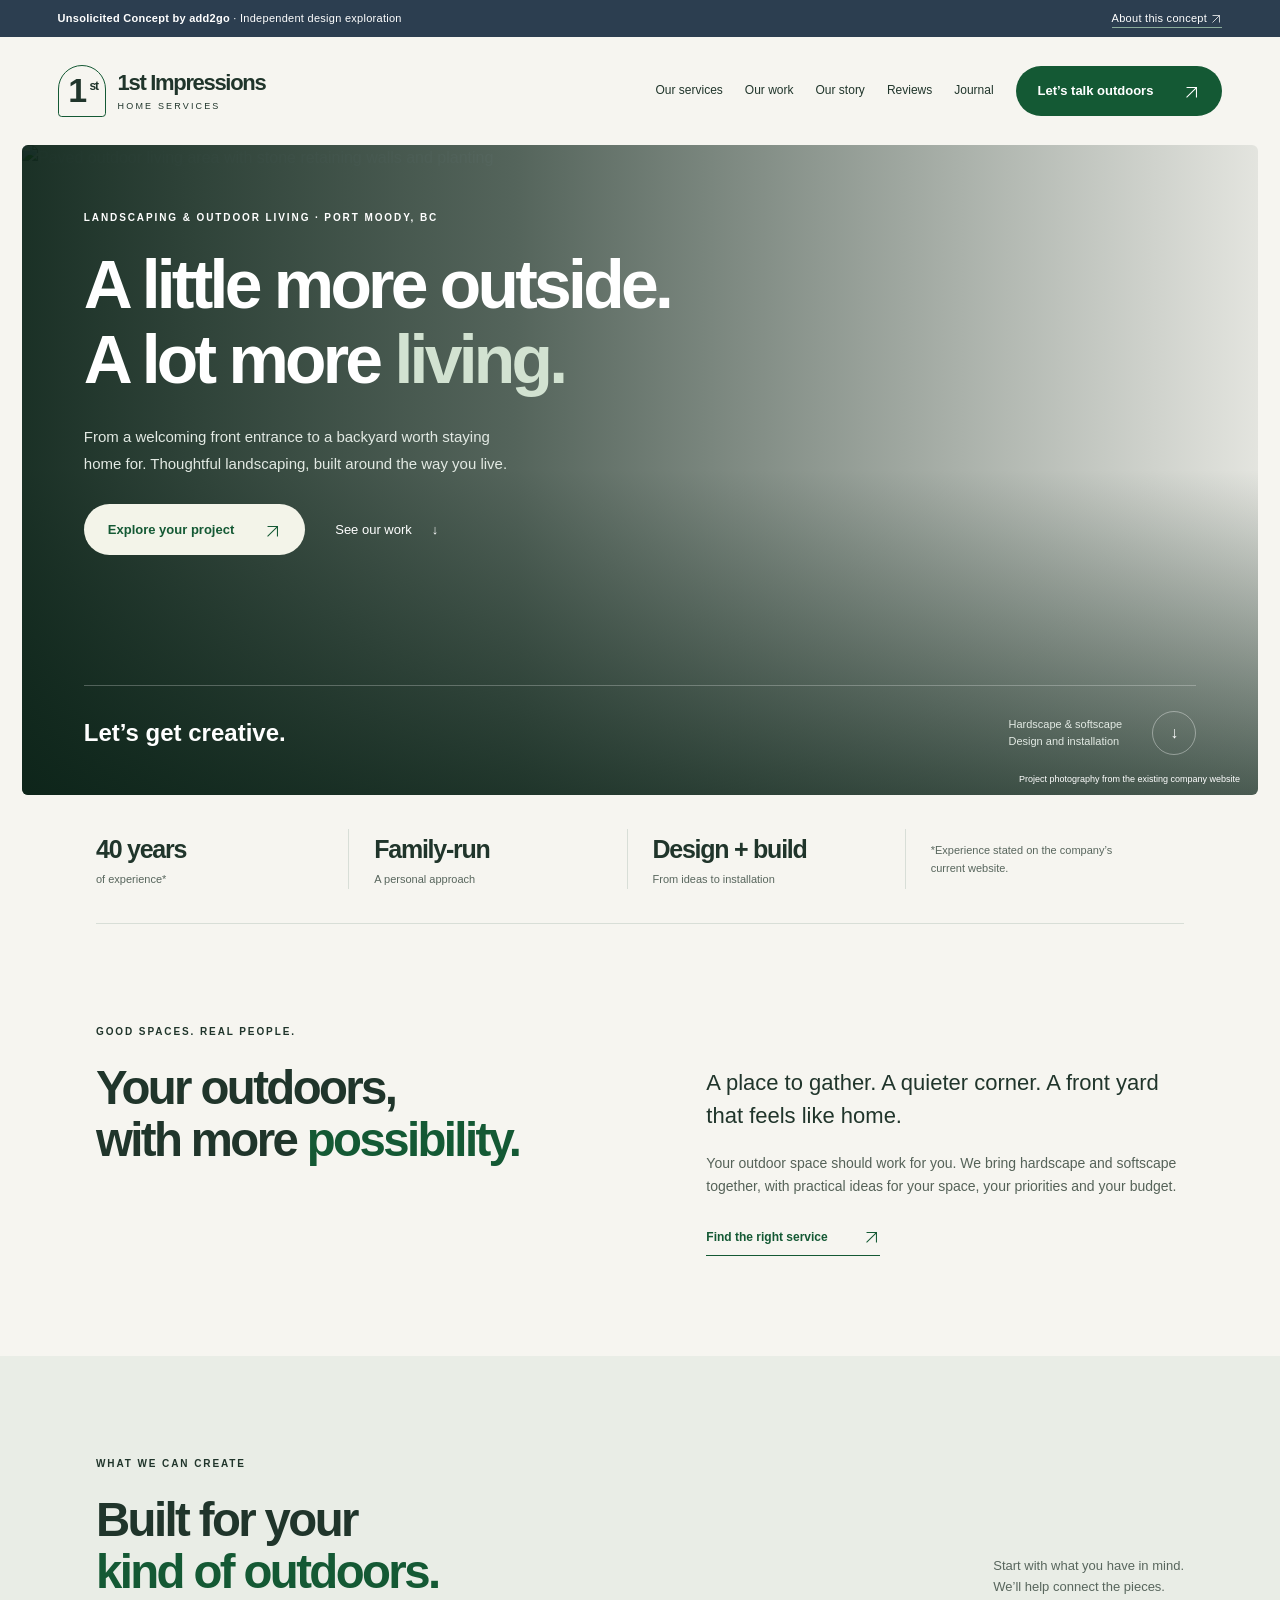
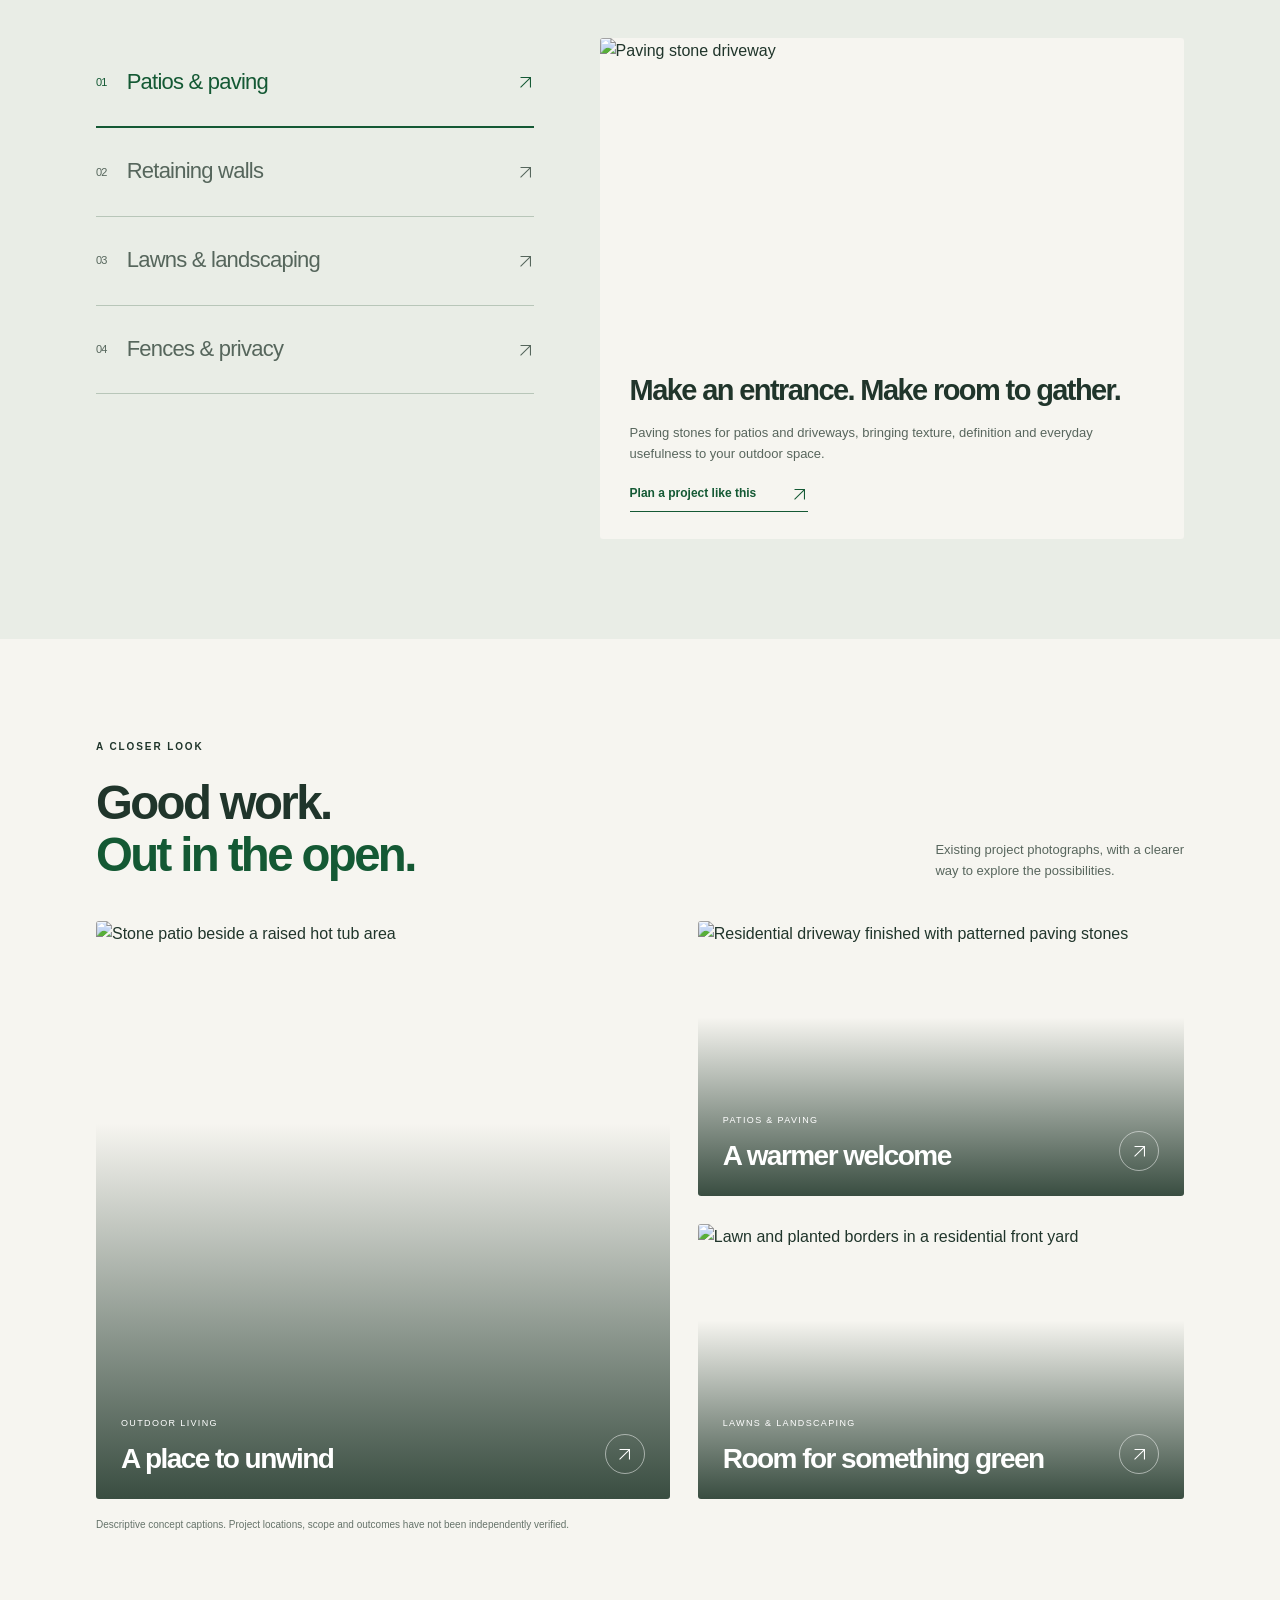
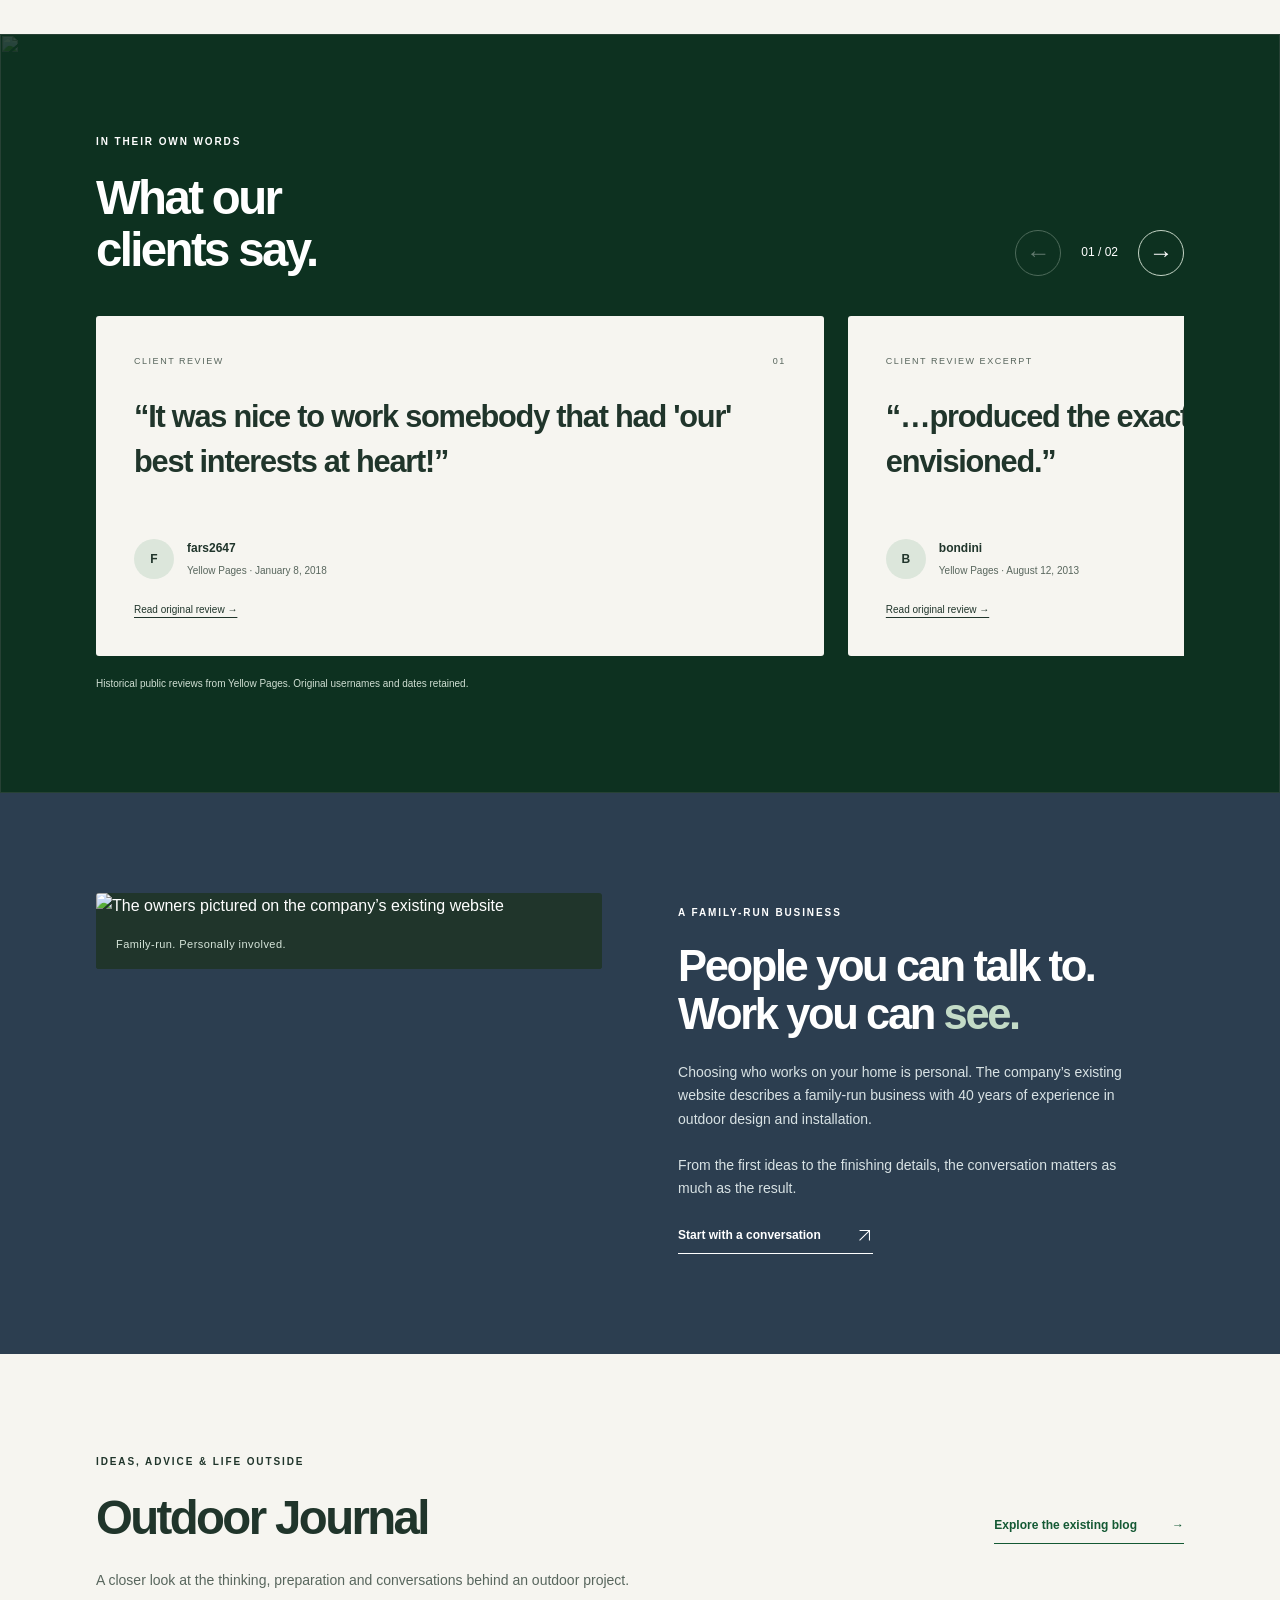
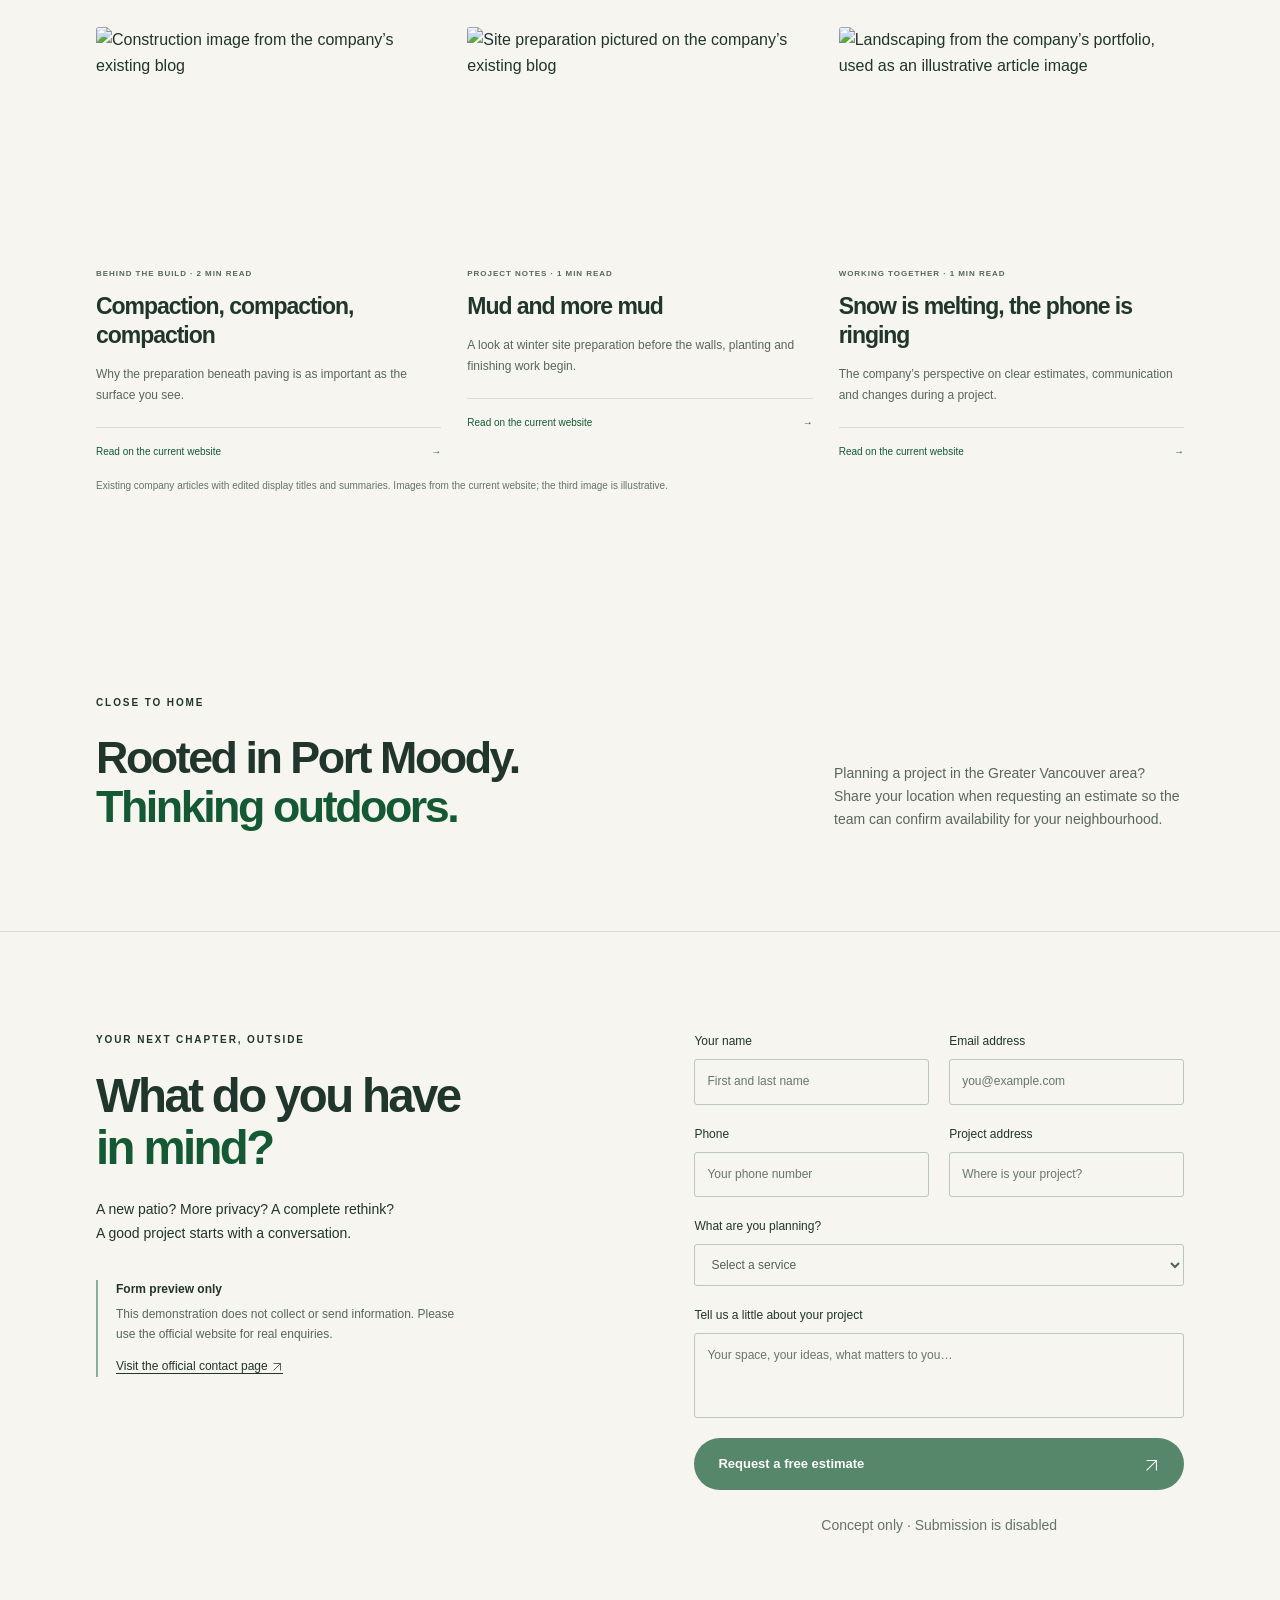
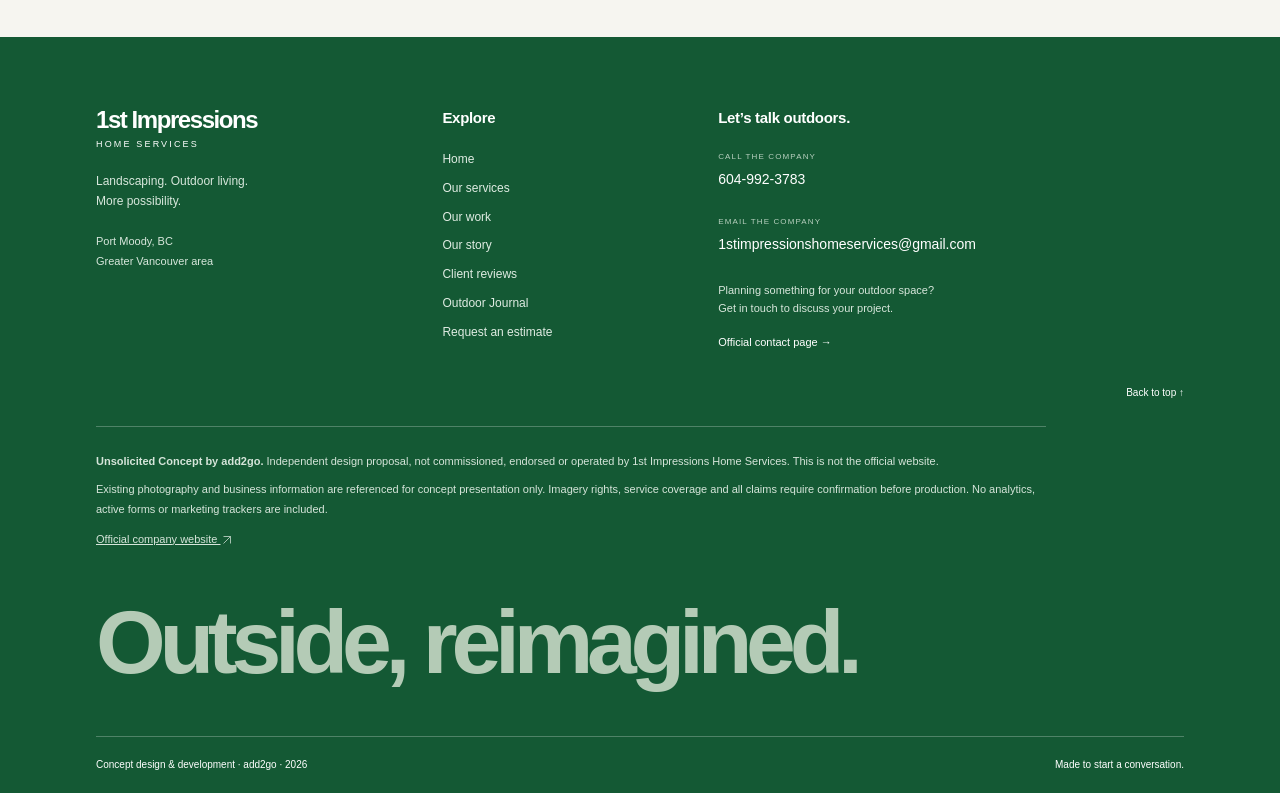
==== commit 8dd5807f: "Add footer navigation and verified contact details; document Google review verification blocker" ====
--- a/clients/1st-impressions/index.html
+++ b/clients/1st-impressions/index.html
@@ -1,5 +1,5 @@
 <!doctype html>
-<html lang="en"><head><meta charset="utf-8"><meta name="viewport" content="width=device-width,initial-scale=1"><meta name="robots" content="noindex,nofollow,noarchive"><meta name="description" content="Independent homepage concept by add2go for 1st Impressions Home Services. Not the official website."><title>1st Impressions | Homepage concept by add2go</title><link rel="stylesheet" href="styles-v3.css"></head>
+<html lang="en"><head><meta charset="utf-8"><meta name="viewport" content="width=device-width,initial-scale=1"><meta name="robots" content="noindex,nofollow,noarchive"><meta name="description" content="Independent homepage concept by add2go for 1st Impressions Home Services. Not the official website."><title>1st Impressions | Homepage concept by add2go</title><link rel="stylesheet" href="styles-v5.css"></head>
 <body><a class="skip" href="#main">Skip to content</a>
 <div class="concept"><span><b>Unsolicited Concept by add2go</b> <span class="concept-extra">· Independent design exploration</span></span><a href="#concept-notes">About this concept <svg class="arrow-icon" viewBox="0 0 24 24" fill="none" stroke="currentColor" stroke-width="1.5" aria-hidden="true"><path d="M5 19 19 5M5 5h14v14"/></svg></a></div>
 <header class="header"><a class="wordmark" href="#" aria-label="1st Impressions concept home"><span class="brand-mark" aria-hidden="true">1<span>st</span></span><span>1st Impressions<small>HOME SERVICES</small></span></a><button class="menu-toggle" aria-expanded="false" aria-controls="navigation">Menu <span aria-hidden="true">☰</span></button><nav id="navigation" aria-label="Main navigation"><a href="#services">Our services</a><a href="#projects">Our work</a><a href="#about">Our story</a><a href="#reviews">Reviews</a><a href="#journal">Journal</a><a class="button nav-cta" href="#estimate">Let’s talk outdoors <span><svg class="arrow-icon" viewBox="0 0 24 24" fill="none" stroke="currentColor" stroke-width="1.5" aria-hidden="true"><path d="M5 19 19 5M5 5h14v14"/></svg></span></a></nav></header>
@@ -14,4 +14,4 @@
 <section id="journal" class="journal section"><div class="section-head"><div><p class="eyebrow">IDEAS, ADVICE & LIFE OUTSIDE</p><h2>Outdoor Journal</h2></div><a class="underlined" href="https://www.1stimpressionshomeservices.com/blog" target="_blank" rel="noopener noreferrer">Explore the existing blog <span>&rarr;</span></a></div><p class="journal-intro">A closer look at the thinking, preparation and conversations behind an outdoor project.</p><div class="article-grid"><article class="article-card"><a href="https://www.1stimpressionshomeservices.com/post/compaction-compaction-compaction" target="_blank" rel="noopener noreferrer"><div class="article-photo"><img loading="lazy" src="https://static.wixstatic.com/media/90604a_a7c43be710714f8391676d223f1260cd~mv2.jpg" alt="Construction image from the company’s existing blog"></div><p class="article-category">BEHIND THE BUILD · 2 MIN READ</p><h3>Compaction, compaction, compaction</h3><p>Why the preparation beneath paving is as important as the surface you see.</p><span class="article-link">Read on the current website <span>&rarr;</span></span></a></article><article class="article-card"><a href="https://www.1stimpressionshomeservices.com/post/mud-and-more-mud" target="_blank" rel="noopener noreferrer"><div class="article-photo"><img loading="lazy" src="https://static.wixstatic.com/media/90604a_651da059e5aa435daec19f4c20af9812~mv2.jpeg" alt="Site preparation pictured on the company’s existing blog"></div><p class="article-category">PROJECT NOTES · 1 MIN READ</p><h3>Mud and more mud</h3><p>A look at winter site preparation before the walls, planting and finishing work begin.</p><span class="article-link">Read on the current website <span>&rarr;</span></span></a></article><article class="article-card"><a href="https://www.1stimpressionshomeservices.com/post/snow-is-melting-the-phone-is-ringing" target="_blank" rel="noopener noreferrer"><div class="article-photo"><img loading="lazy" src="https://static.wixstatic.com/media/90604a_4868f61b206340f684680506b8521fef~mv2.jpg" alt="Landscaping from the company’s portfolio, used as an illustrative article image"></div><p class="article-category">WORKING TOGETHER · 1 MIN READ</p><h3>Snow is melting, the phone is ringing</h3><p>The company’s perspective on clear estimates, communication and changes during a project.</p><span class="article-link">Read on the current website <span>&rarr;</span></span></a></article></div><p class="caption">Existing company articles with edited display titles and summaries. Images from the current website; the third image is illustrative.</p></section>
 <section class="area section"><p class="eyebrow">CLOSE TO HOME</p><div><h2>Rooted in Port Moody.<br><em>Thinking outdoors.</em></h2><p>Planning a project in the Greater Vancouver area?<br>Share your location when requesting an estimate so the team can confirm availability for your neighbourhood.</p></div></section>
 <section id="estimate" class="estimate section"><div><p class="eyebrow">YOUR NEXT CHAPTER, OUTSIDE</p><h2>What do you have<br><em>in mind?</em></h2><p>A new patio? More privacy? A complete rethink?<br>A good project starts with a conversation.</p><div class="demo-note"><b>Form preview only</b><p>This demonstration does not collect or send information. Please use the official website for real enquiries.</p><a href="https://www.1stimpressionshomeservices.com/contact" target="_blank" rel="noopener noreferrer">Visit the official contact page <svg class="arrow-icon" viewBox="0 0 24 24" fill="none" stroke="currentColor" stroke-width="1.5" aria-hidden="true"><path d="M5 19 19 5M5 5h14v14"/></svg></a></div></div><div class="form-preview" aria-label="Non-interactive estimate form preview"><div class="field-pair"><div><label for="name">Your name</label><input id="name" placeholder="First and last name" disabled></div><div><label for="email">Email address</label><input id="email" placeholder="you@example.com" disabled></div></div><div class="field-pair"><div><label for="phone">Phone</label><input id="phone" placeholder="Your phone number" disabled></div><div><label for="location">Project address</label><input id="location" placeholder="Where is your project?" disabled></div></div><label for="service">What are you planning?</label><select id="service" disabled><option>Select a service</option></select><label for="message">Tell us a little about your project</label><textarea id="message" rows="3" placeholder="Your space, your ideas, what matters to you…" disabled></textarea><button class="button" disabled>Request a free estimate <span><svg class="arrow-icon" viewBox="0 0 24 24" fill="none" stroke="currentColor" stroke-width="1.5" aria-hidden="true"><path d="M5 19 19 5M5 5h14v14"/></svg></span></button><p class="caption">Concept only · Submission is disabled</p></div></section>
-</main><footer><div class="footer-top"><span class="wordmark">1st Impressions<small>HOME SERVICES</small></span><p>Landscaping. Outdoor living.<br>More possibility.</p><a href="#main">Back to top ↑</a></div><div id="concept-notes" class="concept-notes"><p><b>Unsolicited Concept by add2go.</b> Independent design proposal, not commissioned, endorsed or operated by 1st Impressions Home Services. This is not the official website.</p><p>Existing photography and business information are referenced for concept presentation only. Imagery rights, service coverage and all claims require confirmation before production. No analytics, active forms or marketing trackers are included.</p><a href="https://www.1stimpressionshomeservices.com/" target="_blank" rel="noopener noreferrer">Official company website <svg class="arrow-icon" viewBox="0 0 24 24" fill="none" stroke="currentColor" stroke-width="1.5" aria-hidden="true"><path d="M5 19 19 5M5 5h14v14"/></svg></a></div><div class="footer-word">Outside, reimagined.</div><div class="footer-bottom"><span>Concept design & development · add2go · 2026</span><span>Made to start a conversation.</span></div></footer><script src="app-v3.js"></script></body></html>
+</main><footer><div class="footer-grid"><div class="footer-brand"><a class="wordmark" href="#main">1st Impressions<small>HOME SERVICES</small></a><p>Landscaping. Outdoor living.<br>More possibility.</p><p class="footer-location">Port Moody, BC<br>Greater Vancouver area</p></div><div class="footer-column"><h2>Explore</h2><nav class="footer-menu" aria-label="Footer navigation"><a href="#main">Home</a><a href="#services">Our services</a><a href="#projects">Our work</a><a href="#about">Our story</a><a href="#reviews">Client reviews</a><a href="#journal">Outdoor Journal</a><a href="#estimate">Request an estimate</a></nav></div><div class="footer-column footer-contact"><h2>Let’s talk outdoors.</h2><address><a href="tel:+16049923783"><span>CALL THE COMPANY</span>604-992-3783</a><a href="mailto:1stimpressionshomeservices@gmail.com"><span>EMAIL THE COMPANY</span>1stimpressionshomeservices@gmail.com</a></address><p>Planning something for your outdoor space?<br>Get in touch to discuss your project.</p><a class="footer-official" href="https://www.1stimpressionshomeservices.com/contact" target="_blank" rel="noopener noreferrer">Official contact page &rarr;</a></div></div><div class="footer-return"><a href="#main">Back to top &uarr;</a></div><div id="concept-notes" class="concept-notes"><p><b>Unsolicited Concept by add2go.</b> Independent design proposal, not commissioned, endorsed or operated by 1st Impressions Home Services. This is not the official website.</p><p>Existing photography and business information are referenced for concept presentation only. Imagery rights, service coverage and all claims require confirmation before production. No analytics, active forms or marketing trackers are included.</p><a href="https://www.1stimpressionshomeservices.com/" target="_blank" rel="noopener noreferrer">Official company website <svg class="arrow-icon" viewBox="0 0 24 24" fill="none" stroke="currentColor" stroke-width="1.5" aria-hidden="true"><path d="M5 19 19 5M5 5h14v14"/></svg></a></div><div class="footer-word">Outside, reimagined.</div><div class="footer-bottom"><span>Concept design & development · add2go · 2026</span><span>Made to start a conversation.</span></div></footer><script src="app-v3.js"></script></body></html>
--- a/clients/1st-impressions/styles-v5.css
+++ b/clients/1st-impressions/styles-v5.css
@@ -0,0 +1,17 @@
+:root{--green:#145934;--slate:#2c3e50;--sage:#8aac9a;--paper:#f6f5f0;--ink:#20352b;--line:#d8ded7;--white:#fcfcfc}*{box-sizing:border-box}html{scroll-behavior:smooth;scroll-padding-top:30px}body{margin:0;color:var(--ink);background:var(--paper);font-family:Arial,Helvetica,sans-serif;font-size:16px;line-height:1.65}a{color:inherit;text-decoration:none}button,input,select,textarea{font:inherit}button,a,input,select,textarea{-webkit-tap-highlight-color:transparent}a:focus-visible,button:focus-visible,[tabindex]:focus-visible{outline:3px solid #bf653a;outline-offset:5px}img{width:100%;height:100%;display:block;object-fit:cover}h1,h2,h3,p,figure{margin:0}h1,h2,h3{font-family:Georgia,'Times New Roman',serif;font-weight:400;line-height:1.08;letter-spacing:-.045em}em{font-weight:400;color:inherit}p+p{margin-top:18px}.concept{padding:9px 4.5%;background:var(--slate);color:#fff;font-size:11px;display:flex;justify-content:space-between;gap:16px;letter-spacing:.025em}.concept a{border-bottom:1px solid #8aac9a;white-space:nowrap}.header{height:108px;display:flex;align-items:center;justify-content:space-between;padding:0 4.5%;gap:25px}.wordmark{font-family:Georgia,serif;font-size:25px;line-height:1.1;display:flex;align-items:center;gap:12px;letter-spacing:-.04em}.wordmark small{display:block;font-family:Arial,sans-serif;font-size:9px;letter-spacing:.24em;margin-top:7px}.brand-mark{display:grid;place-items:center;width:48px;height:52px;font-size:40px;border:1px solid var(--green);border-radius:26px 26px 4px 4px;position:relative;padding-right:9px}.brand-mark span{font-size:12px;position:absolute;right:7px;top:14px}nav{display:flex;align-items:center;gap:32px;font-size:13px}.button{display:inline-flex;align-items:center;justify-content:space-between;gap:30px;padding:15px 24px;background:var(--green);color:white;border-radius:40px;border:0;font-size:13px;font-weight:600;min-height:50px}.button span{font-size:20px;line-height:1}.nav-cta{padding:12px 22px}.menu-toggle{display:none}.hero{min-height:650px;position:relative;isolation:isolate;margin:0 22px;border-radius:6px;overflow:hidden;display:flex;flex-direction:column;justify-content:space-between;color:white}.hero-photo,.hero-shade{position:absolute;inset:0;z-index:-2}.hero-photo{object-position:50% 54%}.hero-shade{z-index:-1;background:linear-gradient(90deg,rgba(8,32,21,.92),rgba(8,32,21,.68) 40%,rgba(8,32,21,.08) 100%),linear-gradient(0deg,rgba(8,32,21,.7),transparent 50%)}.hero-content{padding:65px 5% 35px}.eyebrow{font-size:10px;line-height:1.5;letter-spacing:.19em;font-weight:600;margin-bottom:23px}h1{font-size:clamp(50px,5.8vw,88px);max-width:850px}h1 em{color:#c3dbc7}.hero-intro{max-width:425px;font-size:15px;line-height:1.75;margin:27px 0;color:#e2e9e3}.hero-actions{display:flex;align-items:center;gap:30px}.light{background:#f3f4e9;color:var(--green)}.text-link{font-size:13px;display:flex;gap:20px}.hero-bottom{margin:22px 5% 40px;border-top:1px solid #ffffff40;padding-top:25px;display:flex;align-items:center;gap:30px}.hero-bottom>span{font-family:Georgia,serif;font-style:italic;font-size:29px;flex:1}.hero-bottom p{font-size:11px;line-height:1.6;color:#e2e9e3}.circle{height:44px;width:44px;border:1px solid #ffffff60;border-radius:50%;display:grid;place-items:center}.photo-note{position:absolute;bottom:8px;right:18px;font-size:9px;color:#fff}.trust-strip{margin:0 7.5%;padding:34px 0;display:grid;grid-template-columns:repeat(3,1fr) 1fr;gap:25px;border-bottom:1px solid var(--line)}.trust-strip div{display:flex;flex-direction:column;border-right:1px solid var(--line)}.trust-strip b{font-family:Georgia,serif;font-size:29px;font-weight:400}.trust-strip span,.trust-strip p{font-size:11px;color:#58665d}.trust-strip p{align-self:center;max-width:185px}.section{padding:100px 7.5%}h2{font-size:clamp(38px,4vw,61px)}h2 em{color:var(--green)}.intro-layout{display:grid;grid-template-columns:1.05fr 1fr;gap:10%}.intro-layout>div{padding-top:4px;max-width:475px;font-size:14px;color:#556258}.lead{font-size:22px;line-height:1.5;color:var(--ink);margin-bottom:20px}.underlined{display:inline-flex;align-items:center;justify-content:space-between;gap:35px;border-bottom:1px solid currentColor;padding:10px 0 7px;margin-top:20px;font-size:12px;font-weight:600;color:var(--green)}.section-head{display:flex;align-items:end;justify-content:space-between;gap:30px;margin-bottom:40px}.section-head>p{font-size:13px;max-width:320px;color:#58665d}.services{background:#e9ede6}.service-layout{display:grid;grid-template-columns:.75fr 1fr;gap:6%}.service-options{display:flex;flex-direction:column;align-self:start}.service-options button{padding:25px 0;display:flex;align-items:center;gap:20px;text-align:left;border:0;border-bottom:1px solid #b8c6b9;background:transparent;font-family:Georgia,serif;font-size:25px;color:#56665c;cursor:pointer}.service-options button span:first-child{font-family:Arial,sans-serif;font-size:11px}.service-options button span:last-child{margin-left:auto;font-size:23px}.service-options button[aria-selected=true]{color:var(--green);border-bottom:2px solid var(--green)}#service-panel{background:var(--paper);border-radius:3px;overflow:hidden}#service-image{height:310px}.service-copy{padding:27px 30px}.service-copy h3{font-size:29px;margin-bottom:15px}.service-copy p{font-size:13px;color:#58665d}.service-copy .underlined{margin-top:10px}.project-grid{display:grid;grid-template-columns:1.18fr 1fr;gap:28px}.project-grid figure{position:relative;height:275px;overflow:hidden;border-radius:3px}.project-grid figure.project-large{height:578px;grid-row:span 2}.project-grid figure:after{content:'';position:absolute;inset:0;background:linear-gradient(0deg,#0c2517ce,transparent 65%);pointer-events:none}.project-grid img{transition:transform .5s}.project-grid figure:hover img{transform:scale(1.025)}figcaption{position:absolute;left:25px;right:25px;bottom:25px;z-index:1;display:flex;align-items:end;justify-content:space-between;color:white}figcaption small{font-size:9px;letter-spacing:.15em}figcaption h3{font-size:28px;margin-top:9px}figcaption a{border:1px solid #ffffff80;border-radius:50%;width:40px;height:40px;display:grid;place-items:center}.caption{font-size:10px;color:#66736a;margin-top:18px;line-height:1.65}.people{display:grid;grid-template-columns:.85fr 1fr;align-items:center;gap:9%;background:var(--slate);color:white}.people-photo{height:440px;overflow:hidden;border-radius:48% 48% 3px 3px}.people-photo img{object-position:50% 40%}.people h2{font-size:clamp(36px,3.6vw,54px)}.people h2 em{color:#c3dbc7}.people-copy>p:not(.eyebrow){font-size:14px;max-width:470px;color:#d8e2e4;margin-top:23px}.people .underlined{color:#fff}.area{border-bottom:1px solid var(--line)}.area>div{display:flex;align-items:end;gap:10%;justify-content:space-between}.area h2{font-size:clamp(34px,3.5vw,50px)}.area p:not(.eyebrow){max-width:350px;font-size:14px;color:#58665d}.estimate{display:grid;grid-template-columns:1fr 1fr;gap:10%}.estimate>div>p:not(.eyebrow){font-size:14px;margin-top:24px}.demo-note{border-left:2px solid var(--sage);padding:0 0 0 18px;margin-top:35px;max-width:370px;font-size:12px}.demo-note p{margin:6px 0 12px;color:#58665d}.demo-note a{border-bottom:1px solid}.form-preview{align-self:start;font-size:12px}.field-pair{display:grid;grid-template-columns:1fr 1fr;gap:20px}label{display:block;margin-bottom:7px}input,textarea,select{display:block;width:100%;background:transparent;color:#536056;border:1px solid #bac8bc;border-radius:3px;padding:12px;margin-bottom:20px;font-size:12px;opacity:1}input::placeholder,textarea::placeholder{color:#68766b}textarea{resize:none}.form-preview .button{width:100%;opacity:.7;cursor:not-allowed}.form-preview .caption{text-align:center}footer{background:var(--green);color:white;padding:55px 7.5% 20px;overflow:hidden}.footer-top{display:flex;justify-content:space-between;gap:30px;align-items:center}.footer-top .wordmark{display:block}.footer-top p,.footer-top>a{font-size:12px}.concept-notes{border-top:1px solid #ffffff40;margin-top:40px;padding-top:25px;font-size:11px;line-height:1.8;color:#d6e5da;max-width:950px}.concept-notes p+p{margin-top:8px}.concept-notes a{display:inline-block;margin-top:10px;text-decoration:underline}.footer-word{font-family:Georgia,serif;font-size:clamp(45px,8.5vw,135px);line-height:1.3;letter-spacing:-.055em;color:#b4cbb6;margin:35px 0}.footer-bottom{display:flex;justify-content:space-between;gap:20px;font-size:10px;padding-top:20px;border-top:1px solid #ffffff40}.skip{position:absolute;left:15px;top:-100px;z-index:10;padding:10px;background:white}.skip:focus{top:10px}@media(min-width:1600px){body{max-width:1800px;margin:auto}}@media(max-width:850px){nav{gap:18px}.header{height:94px}.nav-cta{display:none}.hero{min-height:620px}.hero-content{padding-top:65px}.trust-strip{grid-template-columns:repeat(3,1fr)}.trust-strip p{grid-column:1/-1;max-width:none}.section{padding:75px 6%}.service-layout{gap:30px}.service-options button{font-size:21px;gap:12px}.intro-layout{gap:6%}.people{gap:6%}.people-photo{height:380px}.estimate{gap:6%}}@media(max-width:600px){.concept{padding:10px 5%;font-size:9px}.concept-extra{display:none}.concept a{font-size:9px}.header{height:86px;padding:0 5%;position:relative;z-index:3}.wordmark{font-size:21px}.wordmark small{font-size:8px}.brand-mark{width:39px;height:44px;font-size:32px}.brand-mark span{right:5px;top:11px;font-size:10px}.menu-toggle{display:flex;gap:15px;border:0;background:none;color:var(--green);font-size:12px;padding:12px 0}nav{display:none;position:absolute;top:86px;left:0;right:0;background:var(--paper);padding:25px 6%;box-shadow:0 15px 20px #152a1b20;flex-direction:column;align-items:start}nav.open{display:flex}.hero{margin:0 10px;min-height:670px}.hero-photo{object-position:59% 50%}.hero-shade{background:linear-gradient(90deg,#082015e6,#08201570),linear-gradient(0deg,#082015b3,transparent)}.hero-content{padding:52px 23px 30px}.hero .eyebrow{font-size:8px;letter-spacing:.13em;max-width:255px}h1{font-size:49px;line-height:1.08;letter-spacing:-.055em}.hero-intro{font-size:13px;max-width:290px;margin:23px 0}.hero-actions{gap:20px;flex-wrap:wrap}.button{font-size:12px;padding:14px 21px}.text-link{font-size:12px;gap:12px}.hero-bottom{margin:25px 23px 45px;gap:12px;align-items:center}.hero-bottom>span{font-size:22px}.hero-bottom p{display:none}.photo-note{font-size:8px;left:23px;right:16px;bottom:14px}.trust-strip{margin:0 6%;padding:26px 0;gap:15px 10px}.trust-strip b{font-size:22px}.trust-strip span{font-size:9px}.trust-strip div:last-of-type{border:0}.trust-strip p{font-size:9px}.section{padding:60px 6%}h2{font-size:41px}.eyebrow{font-size:9px;margin-bottom:18px}.intro-layout,.service-layout,.people,.estimate{grid-template-columns:1fr;gap:28px}.lead{font-size:19px}.intro-layout>div{font-size:13px}.section-head{align-items:start;flex-direction:column;gap:23px;margin-bottom:25px}.section-head>p{font-size:12px}.service-options button{padding:18px 0;font-size:23px}#service-image{height:260px}.service-copy{padding:25px}.service-copy h3{font-size:28px}.project-grid{grid-template-columns:1fr;gap:20px}.project-grid figure,.project-grid figure.project-large{height:350px;grid-row:auto}.project-grid figure.project-large{height:430px}figcaption{left:20px;right:20px;bottom:22px}figcaption h3{font-size:27px}.people-photo{height:380px;max-width:340px}.people h2{font-size:38px}.people-copy>p:not(.eyebrow){font-size:13px}.area>div{display:block}.area h2{font-size:36px}.area p:not(.eyebrow){margin-top:25px;font-size:13px}.estimate{gap:35px}.field-pair{grid-template-columns:1fr;gap:0}.demo-note{margin-top:25px}.footer-top{align-items:start;flex-wrap:wrap;gap:25px}.footer-top p{font-size:11px}.footer-top>a{font-size:11px}.footer-word{font-size:45px;white-space:nowrap;margin:30px 0}.footer-bottom{flex-direction:column;gap:7px}.concept-notes{font-size:10px}}@media(prefers-reduced-motion:reduce){html{scroll-behavior:auto}*,*:before,*:after{transition:none!important}}
+
+.arrow-icon{display:inline-block;width:17px;height:17px;vertical-align:middle;flex-shrink:0}.concept .arrow-icon,.concept-notes .arrow-icon,.demo-note .arrow-icon{width:12px;height:12px}
+
+/* Revision 3: architectural sans typography, reviews and Outdoor Journal. */
+@font-face{font-family:Manrope;font-style:normal;font-weight:400;font-display:swap;src:url(https://fonts.gstatic.com/s/manrope/v23/xn7_YHE41ni1AdIRqAuZuw1Bx9mbZk79FO_F.ttf) format('truetype')}
+@font-face{font-family:Manrope;font-style:normal;font-weight:700;font-display:swap;src:url(https://fonts.gstatic.com/s/manrope/v23/xn7_YHE41ni1AdIRqAuZuw1Bx9mbZk4aE-_F.ttf) format('truetype')}
+body{font-family:Manrope,Arial,sans-serif}h1,h2,h3,.wordmark,.trust-strip b,.service-options button,.hero-bottom>span,.footer-word{font-family:Manrope,Arial,sans-serif;font-weight:700}h1,h2,h3{letter-spacing:-.055em;line-height:1.1}h1{font-size:clamp(48px,5.3vw,78px);max-width:950px}h1 em,h2 em,h3 em{font-style:normal;font-weight:700}.hero h1 em{color:#d2e2d1}h2{font-size:clamp(36px,3.7vw,56px)}.wordmark{font-size:22px;letter-spacing:-.06em}.brand-mark{font-family:Manrope,Arial,sans-serif;font-size:34px}.wordmark small{font-family:Manrope,Arial,sans-serif;font-weight:400}.header nav{gap:22px;font-size:12px}.trust-strip b{font-size:25px;letter-spacing:-.05em}.hero-bottom>span{font-size:24px;font-style:normal}.service-options button{font-size:22px;font-weight:400;letter-spacing:-.035em}.people{grid-template-columns:1fr 1fr;gap:7%;align-items:start}.people-photo{height:auto;max-width:none;border-radius:3px;overflow:hidden;background:#20352b;position:relative}.people-photo img{height:auto;width:100%;object-fit:contain}.people-photo figcaption{position:static;background:#20352b;color:#d6e5da;padding:16px 20px;font-size:11px;display:block;letter-spacing:.04em}.people h2{font-size:clamp(32px,3.4vw,49px)}.people-copy{padding-top:12px}.people-copy .underlined{margin-top:16px}.footer-word{font-size:clamp(40px,7vw,106px);letter-spacing:-.07em}
+.reviews{position:relative;isolation:isolate;overflow:hidden;color:white;background:var(--green)}.review-bg{position:absolute;inset:0;z-index:-2;object-position:50% 55%}.reviews:before{content:'';position:absolute;inset:0;background:#0c2b1dd9;z-index:-1}.reviews .section-head{align-items:end}.reviews h2{color:white}.review-controls{display:flex;align-items:center;gap:20px}.review-controls button{height:46px;width:46px;border:1px solid #c4d4c5;border-radius:50%;background:transparent;color:white;font-size:24px;cursor:pointer}.review-controls button:disabled{opacity:.35;cursor:default}.review-controls span{font-size:12px;font-variant-numeric:tabular-nums}.review-track{display:flex;gap:24px;overflow-x:auto;scroll-snap-type:x mandatory;scrollbar-width:none;overscroll-behavior-x:contain}.review-track::-webkit-scrollbar{display:none}.review-card{flex:0 0 calc(68% - 12px);scroll-snap-align:start;background:var(--paper);color:var(--ink);padding:38px;display:flex;flex-direction:column;min-height:340px;min-width:0;border-radius:3px}.review-type{font-size:9px;letter-spacing:.17em;display:flex;justify-content:space-between;gap:20px;color:#58665d}.review-card blockquote{font-size:clamp(23px,2.4vw,33px);line-height:1.45;letter-spacing:-.04em;margin:26px 0 30px;font-weight:700;max-width:600px}.review-byline{display:flex;gap:13px;align-items:center;margin-top:auto;font-size:12px}.review-avatar{display:grid;place-items:center;width:40px;height:40px;border-radius:50%;background:#dce6db;font-weight:700}.review-byline p{font-size:10px;color:#58665d;margin:4px 0 0}.review-card>a{font-size:10px;text-decoration:underline;text-underline-offset:4px;margin-top:22px}.review-source{font-size:10px;color:#d0dfd3;margin-top:20px}.journal-intro{font-size:14px;max-width:600px;color:#58665d;margin:-15px 0 35px}.article-grid{display:grid;grid-template-columns:repeat(3,minmax(0,1fr));gap:26px}.article-card a{display:block}.article-photo{height:220px;overflow:hidden;border-radius:3px}.article-photo img{transition:transform .4s}.article-card a:hover img{transform:scale(1.035)}.article-category{font-size:8px;letter-spacing:.12em;margin:20px 0 12px;color:#58665d;font-weight:700}.article-card h3{font-size:23px;letter-spacing:-.045em;line-height:1.25;margin-bottom:14px}.article-card a>p:not(.article-category){font-size:12px;color:#58665d;line-height:1.8;margin-top:0}.article-link{display:flex;justify-content:space-between;gap:15px;font-size:10px;border-top:1px solid var(--line);padding-top:16px;margin-top:20px;color:var(--green)}
+@media(max-width:1100px){.header nav{gap:17px}.header .nav-cta{display:none}.review-card{flex-basis:78%}.article-photo{height:180px}}
+@media(max-width:850px){.header nav{gap:14px;font-size:11px}.wordmark{font-size:20px}.people{gap:5%}.article-grid{gap:18px}.article-card h3{font-size:21px}}
+@media(max-width:600px){h1{font-size:45px;letter-spacing:-.06em;line-height:1.12}h2{font-size:36px}.hero{min-height:650px}.hero-content{padding-top:45px}.hero h1 br{display:initial}.hero h1 em{display:inline}.wordmark{font-size:19px}.brand-mark{font-size:30px}.header nav{font-size:13px;gap:20px}.hero-bottom>span{font-size:20px}.trust-strip b{font-size:18px}.people{grid-template-columns:1fr;gap:25px}.people-photo{max-width:none;height:auto;border-radius:3px}.people h2{font-size:34px}.people-copy{padding-top:0}.service-options button{font-size:20px}.review-card{flex-basis:100%;padding:26px;min-height:355px}.reviews .section-head{align-items:start}.review-card blockquote{font-size:25px;line-height:1.45;margin:25px 0}.review-controls{gap:16px}.review-controls button{width:42px;height:42px}.article-grid{grid-template-columns:1fr;gap:35px}.article-photo{height:230px}.article-card h3{font-size:25px}.article-category{font-size:9px}.article-card a>p:not(.article-category){font-size:13px}.journal-intro{margin:-5px 0 30px;font-size:13px}.journal .section-head{gap:10px}.journal .underlined{margin-top:6px}.footer-word{font-size:38px}.review-source{font-size:9px}}
+
+/* Revision 5: footer navigation and verified company contacts. */
+.footer-grid{display:grid;grid-template-columns:1.05fr .8fr 1.65fr;gap:50px;padding:15px 0 30px}.footer-brand .wordmark{display:block;font-size:24px;max-width:260px}.footer-brand>p{font-size:12px;color:#d8e7dc;margin-top:22px}.footer-brand .footer-location{font-size:11px;line-height:1.8;margin-top:20px}.footer-column h2{font-family:Manrope,Arial,sans-serif;font-size:15px;line-height:1.4;letter-spacing:-.02em;margin:0 0 22px;color:white}.footer-menu{display:grid;grid-template-columns:1fr;gap:9px;position:static;padding:0;background:none;box-shadow:none;font-size:12px;align-items:start;justify-content:start}.footer-menu a{width:fit-content;color:#e0ece3}.footer-menu a:hover,.footer-official:hover{text-decoration:underline;text-underline-offset:4px}.footer-contact address{font-style:normal;display:grid;gap:22px}.footer-contact address a{display:block;font-size:14px;overflow-wrap:anywhere;line-height:1.8;max-width:100%}.footer-contact address a span{display:block;font-size:8px;letter-spacing:.14em;color:#b8d0bf;margin-bottom:3px}.footer-contact address a:hover{text-decoration:underline;text-underline-offset:4px}.footer-contact>p{font-size:11px;color:#d8e7dc;margin-top:24px}.footer-official{font-size:11px;display:inline-block;margin-top:16px}.footer-return{display:flex;justify-content:flex-end;font-size:10px;padding:0 0 10px}.footer-grid+.footer-return+.concept-notes{margin-top:15px}
+@media(max-width:850px){.footer-grid{grid-template-columns:1fr 1fr;gap:35px}.footer-contact{grid-column:1/-1}.footer-contact address{grid-template-columns:1fr 1.3fr;gap:25px}.footer-contact>p{margin-top:20px}}
+@media(max-width:600px){.footer-grid{grid-template-columns:1fr;gap:35px;padding-top:5px}.footer-column h2{margin-bottom:16px}.footer-contact{grid-column:auto}.footer-contact address{grid-template-columns:1fr;gap:20px}.footer-menu{display:grid;grid-template-columns:1fr 1fr;gap:12px 20px;position:static;padding:0;background:transparent;box-shadow:none;font-size:12px}.footer-brand .wordmark{font-size:24px}.footer-contact address a{font-size:13px}.footer-return{padding-top:8px}.footer-word{white-space:normal;font-size:36px}}
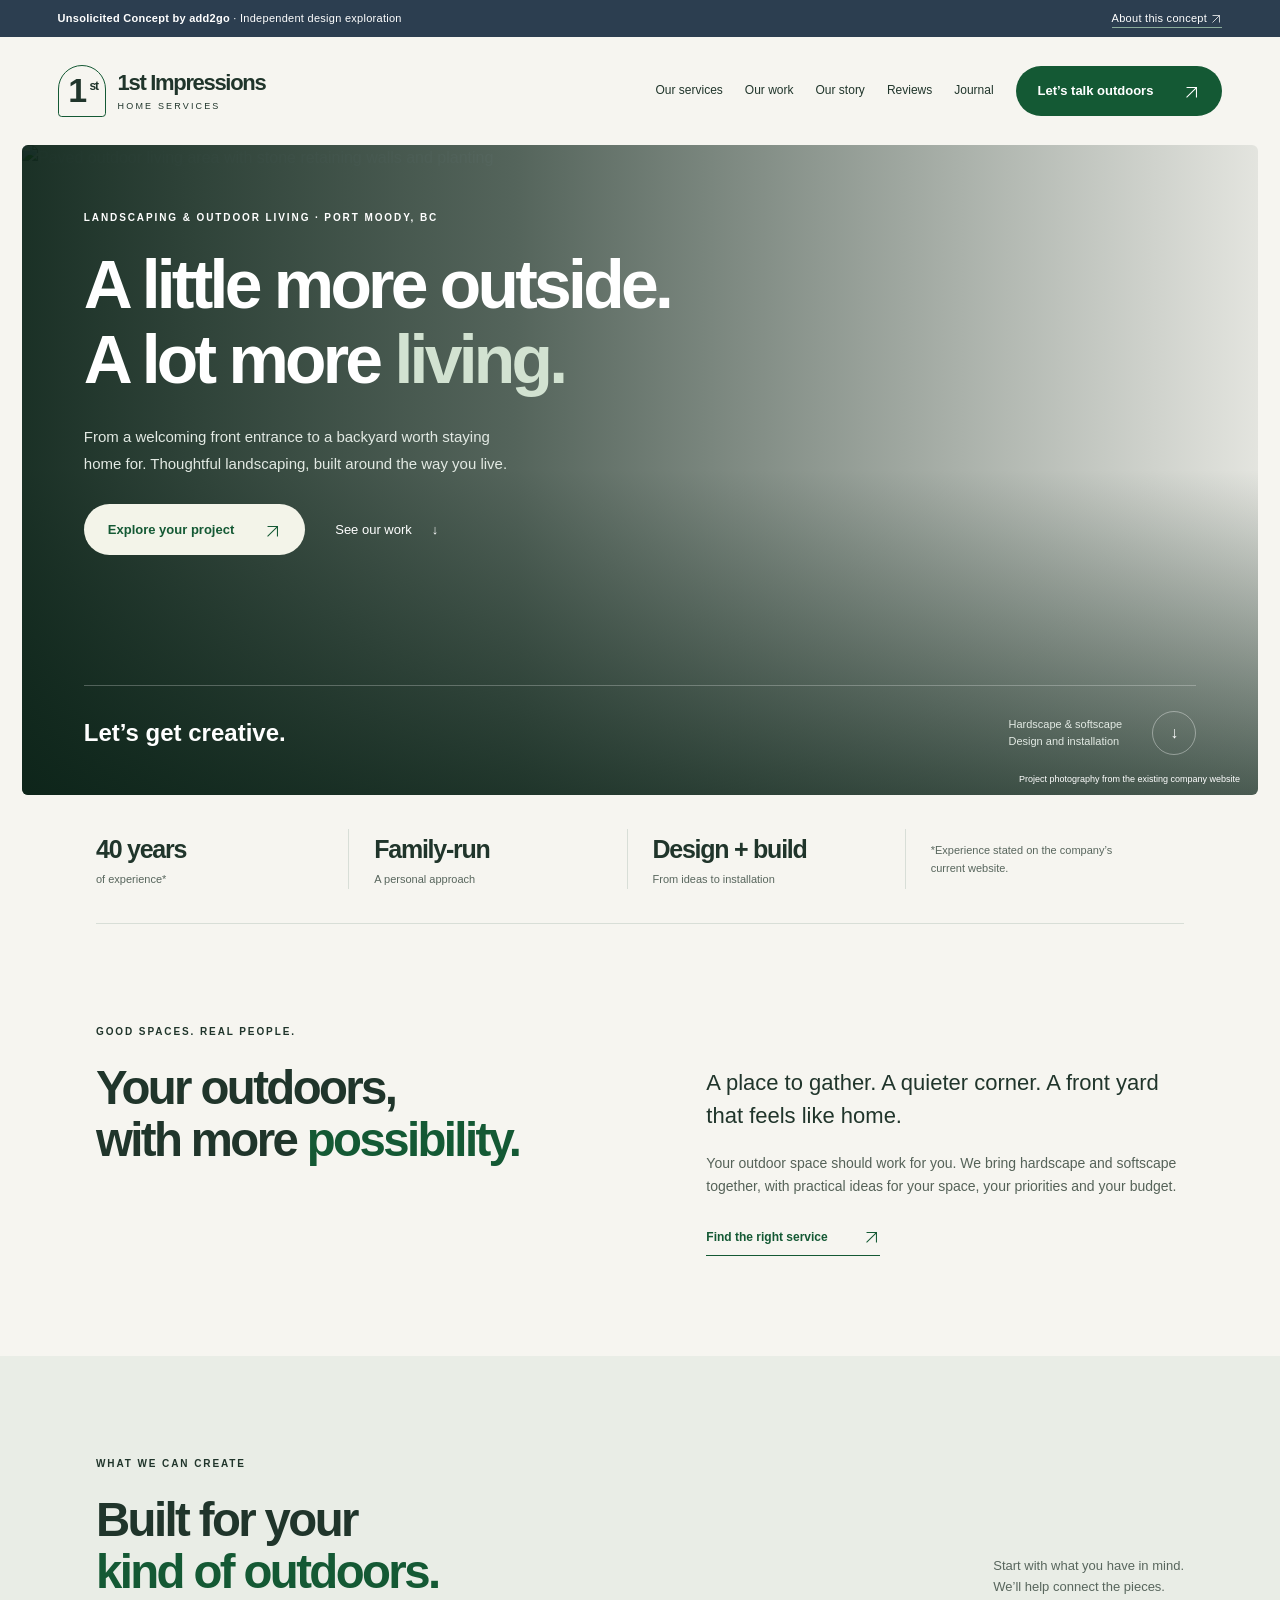
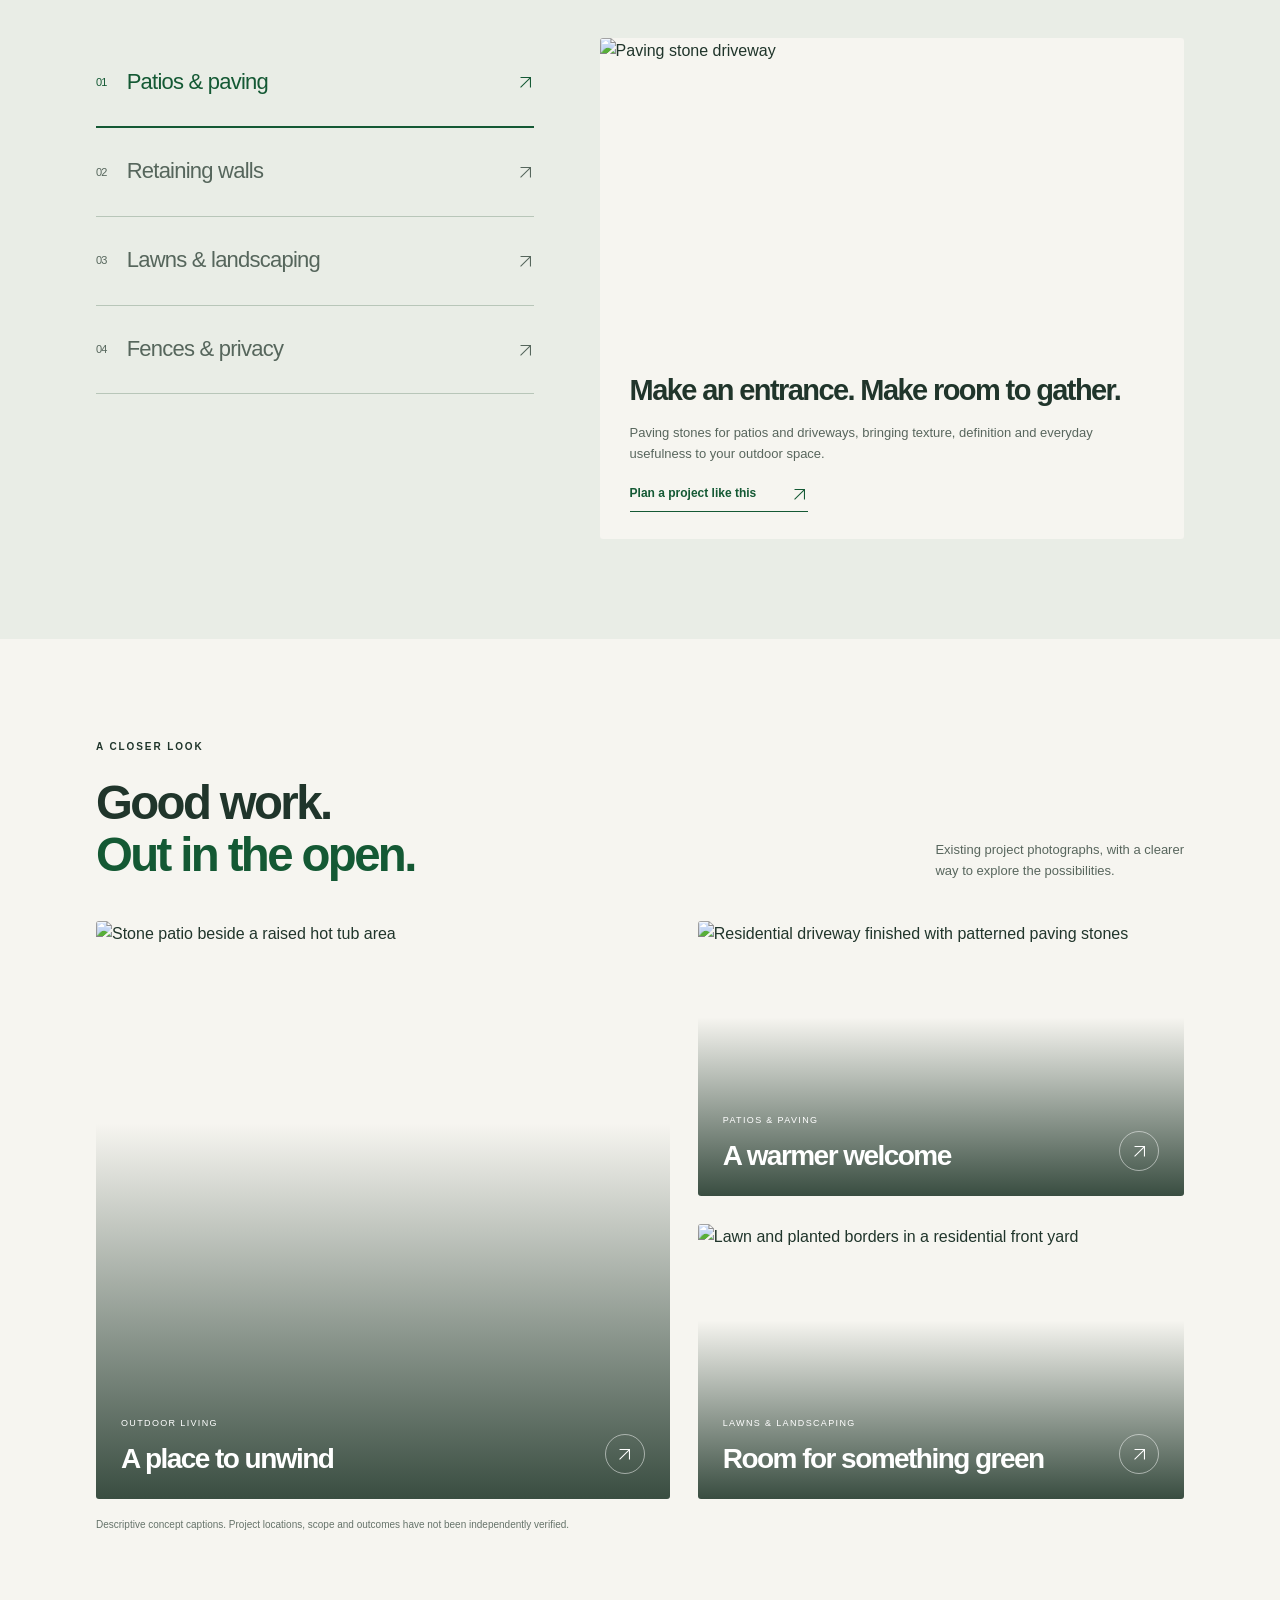
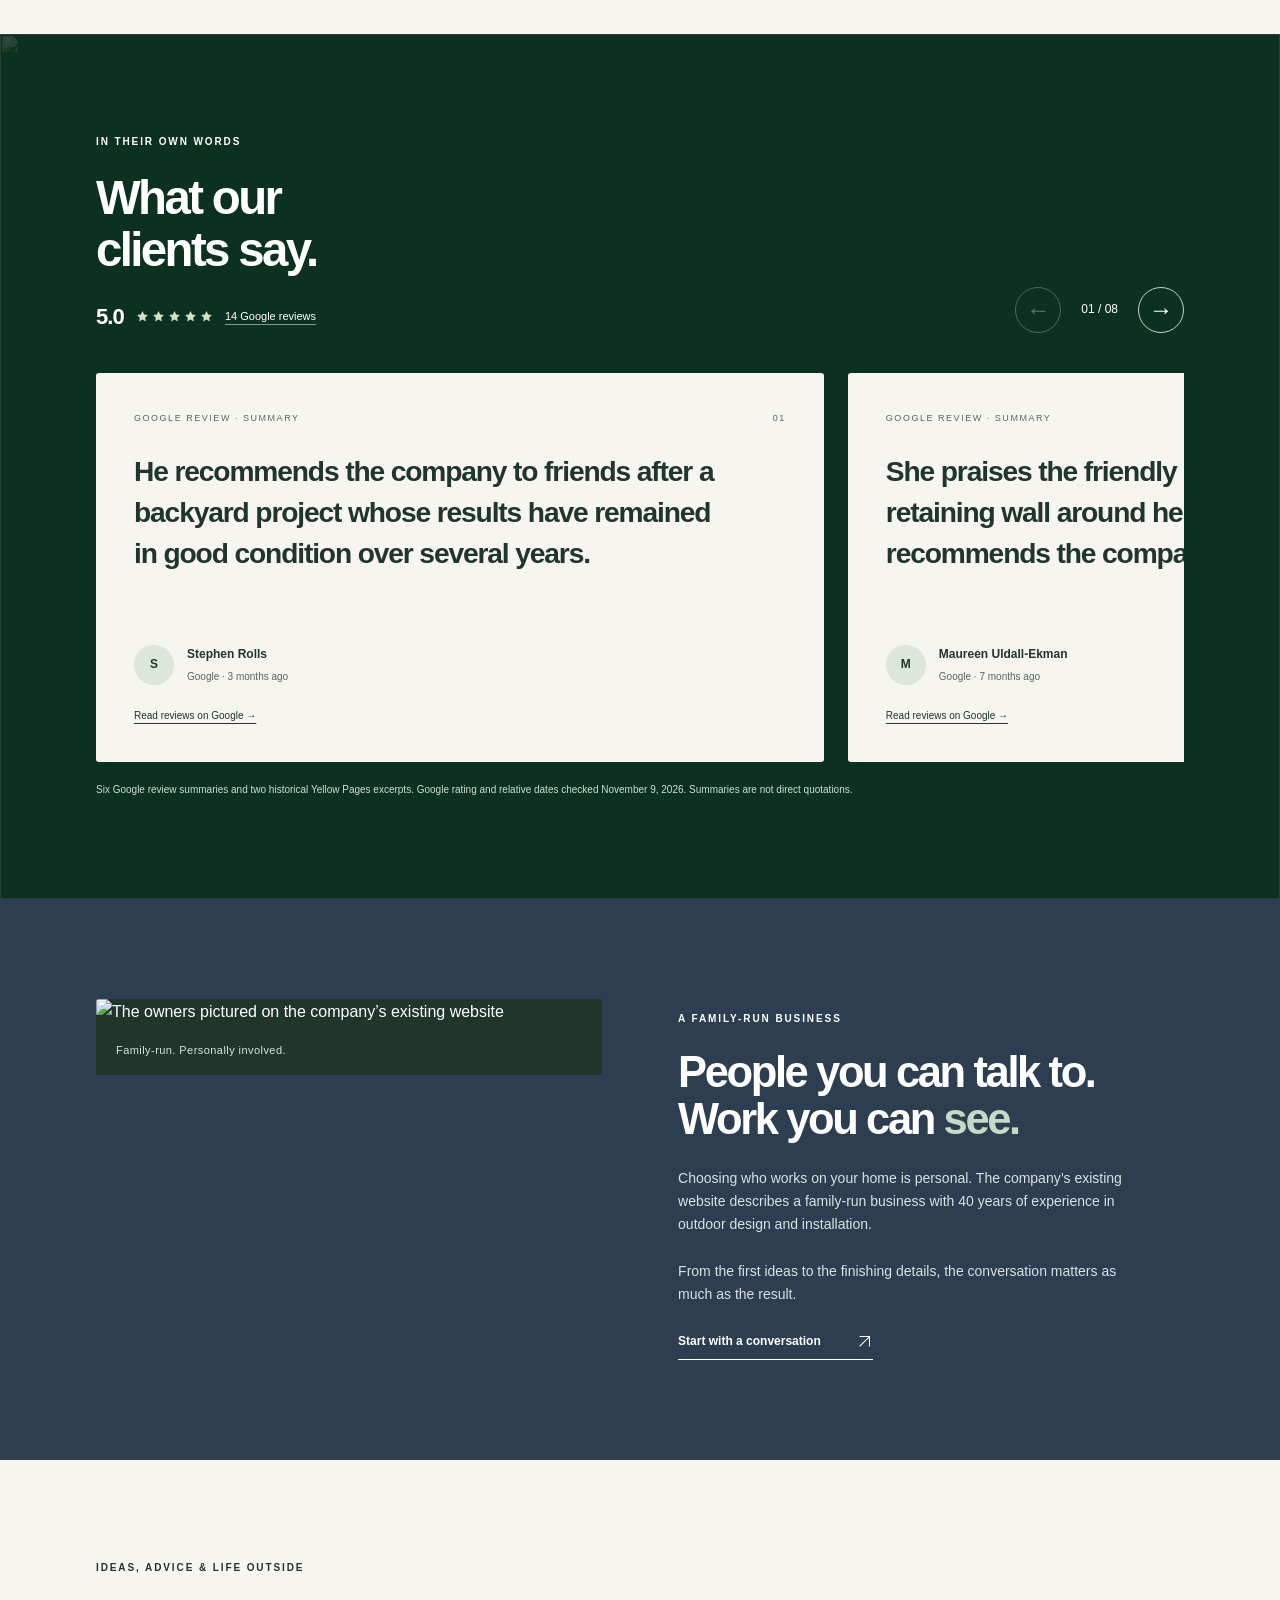
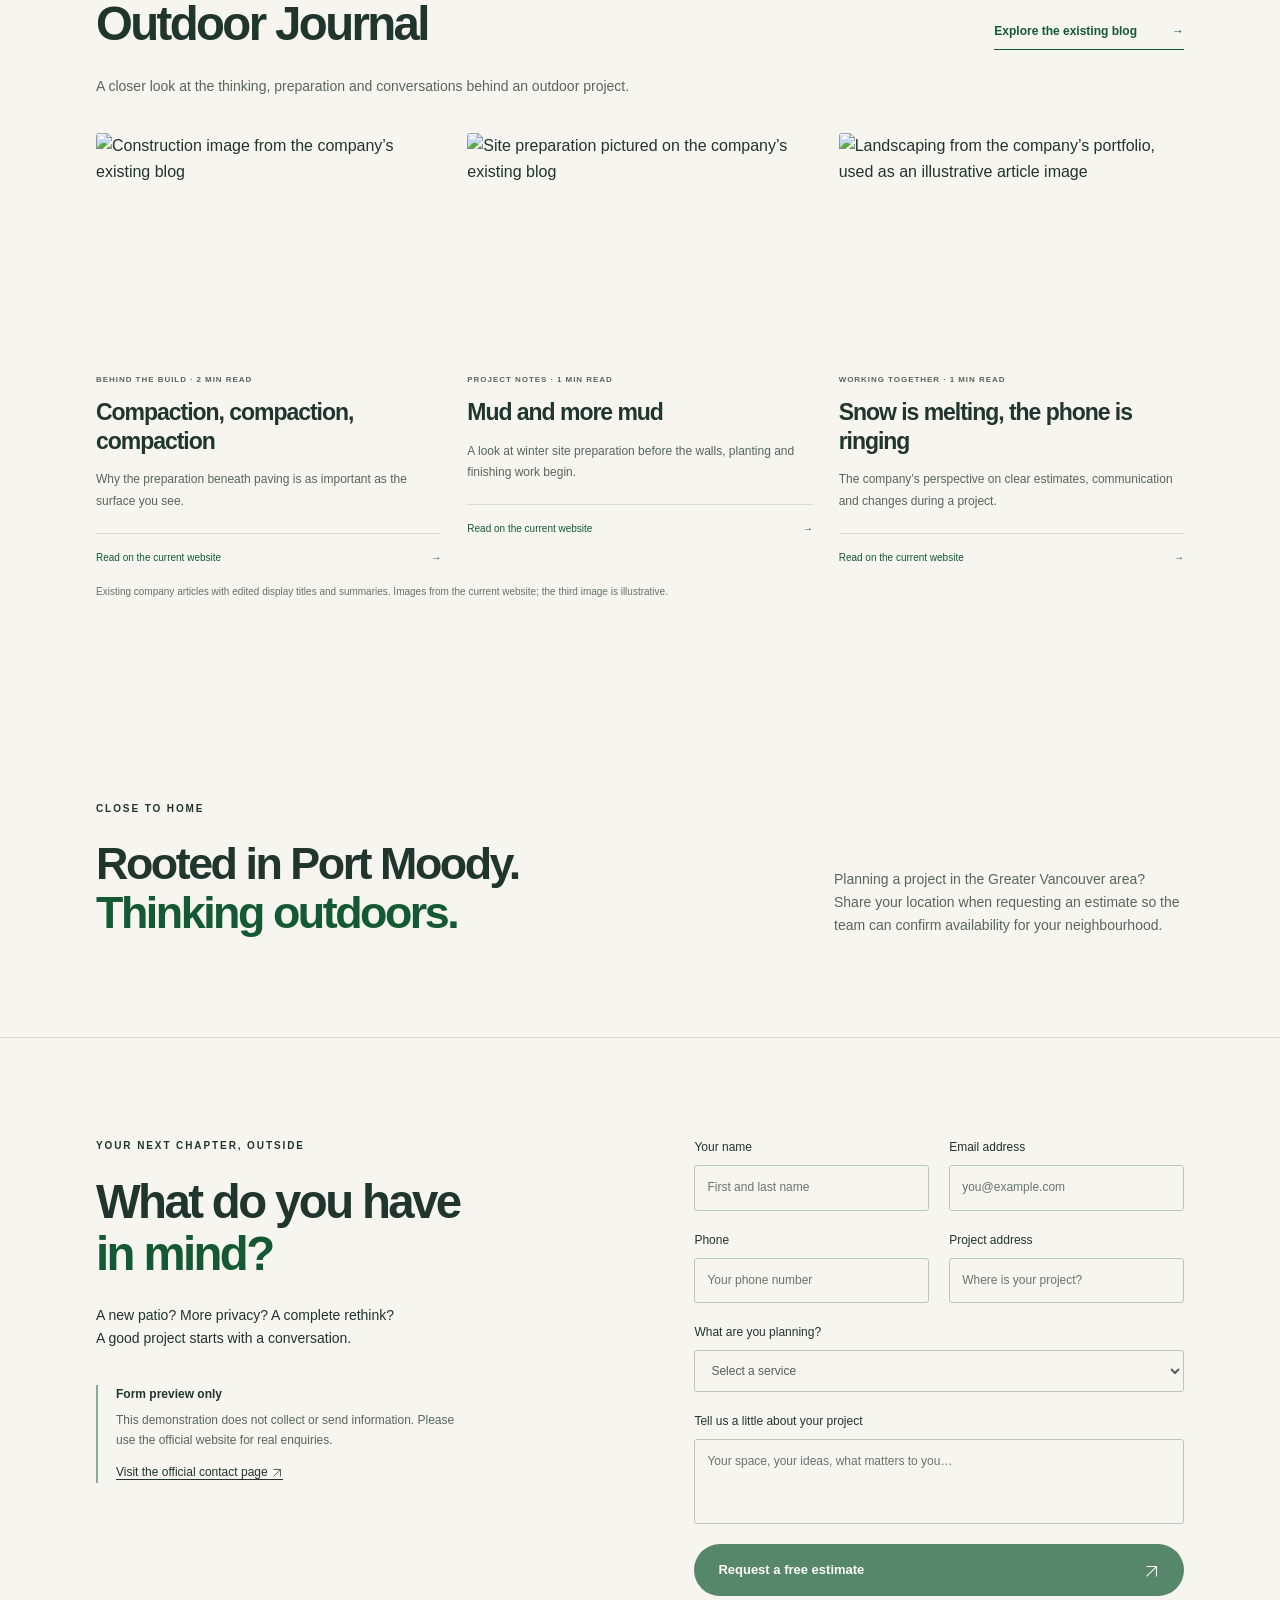
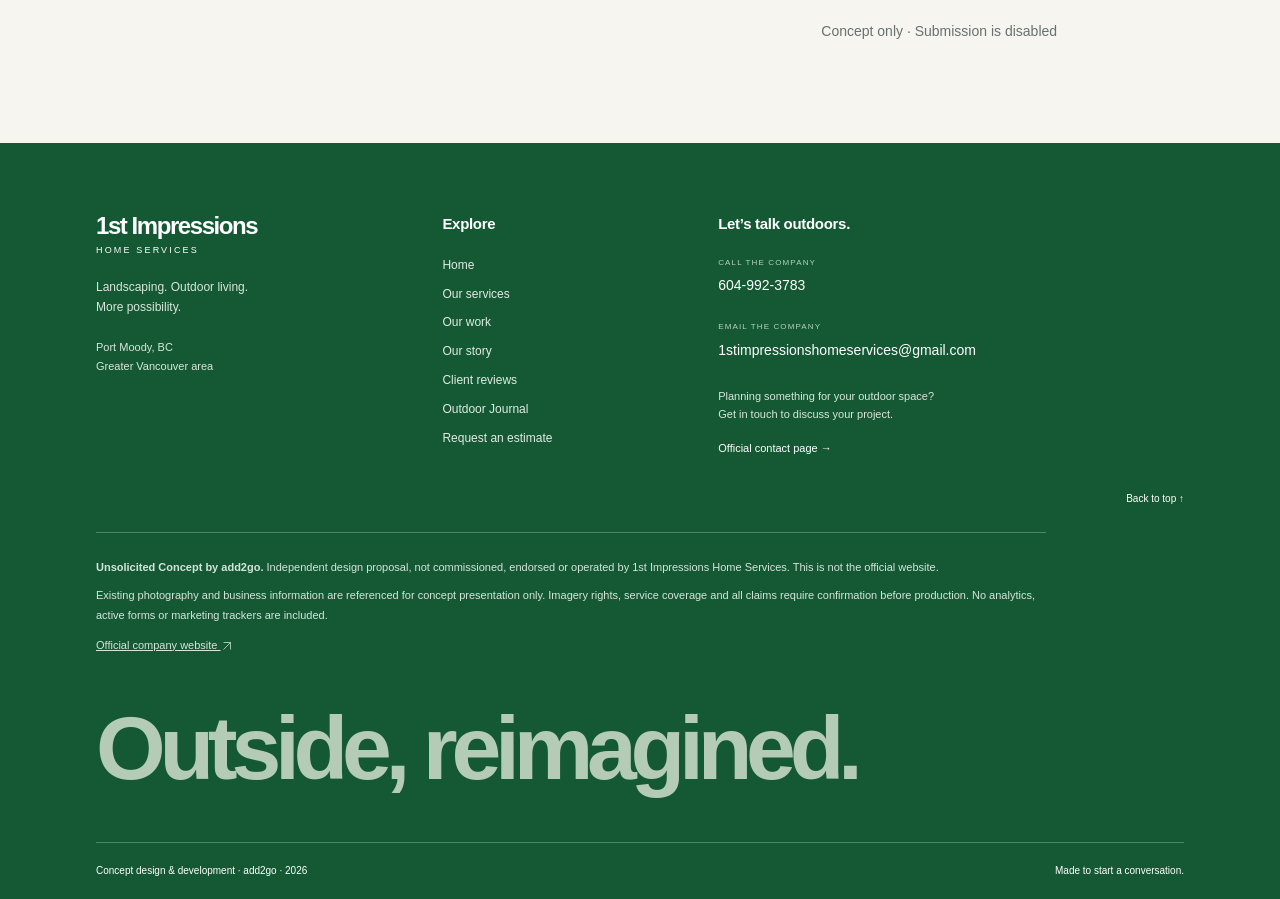
==== commit 414286f5: "Add six attributed Google review summaries and verified rating; support eight carousel cards" ====
--- a/clients/1st-impressions/index.html
+++ b/clients/1st-impressions/index.html
@@ -1,5 +1,5 @@
 <!doctype html>
-<html lang="en"><head><meta charset="utf-8"><meta name="viewport" content="width=device-width,initial-scale=1"><meta name="robots" content="noindex,nofollow,noarchive"><meta name="description" content="Independent homepage concept by add2go for 1st Impressions Home Services. Not the official website."><title>1st Impressions | Homepage concept by add2go</title><link rel="stylesheet" href="styles-v5.css"></head>
+<html lang="en"><head><meta charset="utf-8"><meta name="viewport" content="width=device-width,initial-scale=1"><meta name="robots" content="noindex,nofollow,noarchive"><meta name="description" content="Independent homepage concept by add2go for 1st Impressions Home Services. Not the official website."><title>1st Impressions | Homepage concept by add2go</title><link rel="stylesheet" href="styles-v6.css"></head>
 <body><a class="skip" href="#main">Skip to content</a>
 <div class="concept"><span><b>Unsolicited Concept by add2go</b> <span class="concept-extra">· Independent design exploration</span></span><a href="#concept-notes">About this concept <svg class="arrow-icon" viewBox="0 0 24 24" fill="none" stroke="currentColor" stroke-width="1.5" aria-hidden="true"><path d="M5 19 19 5M5 5h14v14"/></svg></a></div>
 <header class="header"><a class="wordmark" href="#" aria-label="1st Impressions concept home"><span class="brand-mark" aria-hidden="true">1<span>st</span></span><span>1st Impressions<small>HOME SERVICES</small></span></a><button class="menu-toggle" aria-expanded="false" aria-controls="navigation">Menu <span aria-hidden="true">☰</span></button><nav id="navigation" aria-label="Main navigation"><a href="#services">Our services</a><a href="#projects">Our work</a><a href="#about">Our story</a><a href="#reviews">Reviews</a><a href="#journal">Journal</a><a class="button nav-cta" href="#estimate">Let’s talk outdoors <span><svg class="arrow-icon" viewBox="0 0 24 24" fill="none" stroke="currentColor" stroke-width="1.5" aria-hidden="true"><path d="M5 19 19 5M5 5h14v14"/></svg></span></a></nav></header>
@@ -9,9 +9,9 @@
 <section id="about" class="intro section"><p class="eyebrow">GOOD SPACES. REAL PEOPLE.</p><div class="intro-layout"><h2>Your outdoors,<br>with more <em>possibility.</em></h2><div><p class="lead">A place to gather. A quieter corner. A front yard that feels like home.</p><p>Your outdoor space should work for you. We bring hardscape and softscape together, with practical ideas for your space, your priorities and your budget.</p><a href="#services" class="underlined">Find the right service <span><svg class="arrow-icon" viewBox="0 0 24 24" fill="none" stroke="currentColor" stroke-width="1.5" aria-hidden="true"><path d="M5 19 19 5M5 5h14v14"/></svg></span></a></div></div></section>
 <section id="services" class="services section"><div class="section-head"><div><p class="eyebrow">WHAT WE CAN CREATE</p><h2>Built for your<br><em>kind of outdoors.</em></h2></div><p>Start with what you have in mind.<br>We’ll help connect the pieces.</p></div><div class="service-layout"><div class="service-options" role="tablist" aria-label="Landscaping services"><button id="tab-paving" role="tab" aria-controls="service-panel" aria-selected="true" tabindex="0" data-service="paving"><span>01</span> Patios & paving <span><svg class="arrow-icon" viewBox="0 0 24 24" fill="none" stroke="currentColor" stroke-width="1.5" aria-hidden="true"><path d="M5 19 19 5M5 5h14v14"/></svg></span></button><button id="tab-walls" role="tab" aria-controls="service-panel" aria-selected="false" tabindex="-1" data-service="walls"><span>02</span> Retaining walls <span><svg class="arrow-icon" viewBox="0 0 24 24" fill="none" stroke="currentColor" stroke-width="1.5" aria-hidden="true"><path d="M5 19 19 5M5 5h14v14"/></svg></span></button><button id="tab-lawns" role="tab" aria-controls="service-panel" aria-selected="false" tabindex="-1" data-service="lawns"><span>03</span> Lawns & landscaping <span><svg class="arrow-icon" viewBox="0 0 24 24" fill="none" stroke="currentColor" stroke-width="1.5" aria-hidden="true"><path d="M5 19 19 5M5 5h14v14"/></svg></span></button><button id="tab-fences" role="tab" aria-controls="service-panel" aria-selected="false" tabindex="-1" data-service="fences"><span>04</span> Fences & privacy <span><svg class="arrow-icon" viewBox="0 0 24 24" fill="none" stroke="currentColor" stroke-width="1.5" aria-hidden="true"><path d="M5 19 19 5M5 5h14v14"/></svg></span></button></div><div id="service-panel" role="tabpanel" aria-labelledby="tab-paving" tabindex="0"><img id="service-image" loading="lazy" src="https://static.wixstatic.com/media/90604a_516891b4ed944e908673fedf3e3eb322~mv2.jpg" alt="Paving stone driveway"><div class="service-copy"><h3 id="service-title">Make an entrance. Make room to gather.</h3><p id="service-description">Paving stones for patios and driveways, bringing texture, definition and everyday usefulness to your outdoor space.</p><a class="underlined" href="#estimate">Plan a project like this <span><svg class="arrow-icon" viewBox="0 0 24 24" fill="none" stroke="currentColor" stroke-width="1.5" aria-hidden="true"><path d="M5 19 19 5M5 5h14v14"/></svg></span></a></div></div></div></section>
 <section id="projects" class="projects section"><div class="section-head"><div><p class="eyebrow">A CLOSER LOOK</p><h2>Good work.<br><em>Out in the open.</em></h2></div><p>Existing project photographs, with a clearer<br>way to explore the possibilities.</p></div><div class="project-grid"><figure class="project-large"><img loading="lazy" src="https://static.wixstatic.com/media/90604a_463f33c09cdd4645a7d1c5ce0d2e0f73~mv2.jpg" alt="Stone patio beside a raised hot tub area"><figcaption><div><small>OUTDOOR LIVING</small><h3>A place to unwind</h3></div><a href="#estimate" aria-label="Explore an outdoor living project"><svg class="arrow-icon" viewBox="0 0 24 24" fill="none" stroke="currentColor" stroke-width="1.5" aria-hidden="true"><path d="M5 19 19 5M5 5h14v14"/></svg></a></figcaption></figure><figure><img loading="lazy" src="https://static.wixstatic.com/media/90604a_0e93a57e675945ee84b2e2c14a0d3a4f~mv2.jpg" alt="Residential driveway finished with patterned paving stones"><figcaption><div><small>PATIOS & PAVING</small><h3>A warmer welcome</h3></div><a href="#estimate" aria-label="Explore a paving project"><svg class="arrow-icon" viewBox="0 0 24 24" fill="none" stroke="currentColor" stroke-width="1.5" aria-hidden="true"><path d="M5 19 19 5M5 5h14v14"/></svg></a></figcaption></figure><figure><img loading="lazy" src="https://static.wixstatic.com/media/90604a_4868f61b206340f684680506b8521fef~mv2.jpg" alt="Lawn and planted borders in a residential front yard"><figcaption><div><small>LAWNS & LANDSCAPING</small><h3>Room for something green</h3></div><a href="#estimate" aria-label="Explore a landscaping project"><svg class="arrow-icon" viewBox="0 0 24 24" fill="none" stroke="currentColor" stroke-width="1.5" aria-hidden="true"><path d="M5 19 19 5M5 5h14v14"/></svg></a></figcaption></figure></div><p class="caption">Descriptive concept captions. Project locations, scope and outcomes have not been independently verified.</p></section>
-<section id="reviews" class="reviews section" aria-label="Client reviews carousel" aria-roledescription="carousel"><img class="review-bg" loading="lazy" src="https://static.wixstatic.com/media/90604a_463f33c09cdd4645a7d1c5ce0d2e0f73~mv2.jpg" alt=""><div class="section-head"><div><p class="eyebrow">IN THEIR OWN WORDS</p><h2>What our<br>clients say.</h2></div><div class="review-controls"><button type="button" id="review-prev" aria-label="Previous review" aria-controls="review-track" disabled>&larr;</button><span id="review-position" aria-live="polite" aria-atomic="true">01 / 02</span><button type="button" id="review-next" aria-label="Next review" aria-controls="review-track">&rarr;</button></div></div><div class="review-track" id="review-track" tabindex="0" aria-label="Swipe or use the arrow buttons to browse reviews"><article class="review-card" role="group" aria-roledescription="slide" aria-label="Review 1 of 2"><p class="review-type">CLIENT REVIEW <span>01</span></p><blockquote>“It was nice to work somebody that had 'our' best interests at heart!”</blockquote><div class="review-byline"><span class="review-avatar" aria-hidden="true">F</span><div><b>fars2647</b><p>Yellow Pages · January 8, 2018</p></div></div><a href="https://www.yellowpages.ca/bus/British-Columbia/Port-Moody/1st-Impressions-Home-Services/100181208.html" target="_blank" rel="noopener noreferrer">Read original review &rarr;</a></article><article class="review-card" role="group" aria-roledescription="slide" aria-label="Review 2 of 2"><p class="review-type">CLIENT REVIEW EXCERPT <span>02</span></p><blockquote>“…produced the exact project we had envisioned.”</blockquote><div class="review-byline"><span class="review-avatar" aria-hidden="true">B</span><div><b>bondini</b><p>Yellow Pages · August 12, 2013</p></div></div><a href="https://www.yellowpages.ca/bus/British-Columbia/Port-Moody/1st-Impressions-Home-Services/100181208.html" target="_blank" rel="noopener noreferrer">Read original review &rarr;</a></article></div><p class="review-source">Historical public reviews from Yellow Pages. Original usernames and dates retained.</p></section>
+<section id="reviews" class="reviews section" aria-label="Client reviews carousel" aria-roledescription="carousel"><img class="review-bg" loading="lazy" src="https://static.wixstatic.com/media/90604a_463f33c09cdd4645a7d1c5ce0d2e0f73~mv2.jpg" alt=""><div class="section-head"><div><p class="eyebrow">IN THEIR OWN WORDS</p><h2>What our<br>clients say.</h2><a class="google-rating" href="https://www.google.com/search?q=1stimpressionshomeservices&amp;rlz=1C5CHFA_enCA889CA889&amp;oq=1stimpressionshomeservices&amp;gs_lcrp=EgZjaHJvbWUyBggAEEUYOTIICAEQABgNGB4yDQgCEAAYhgMYgAQYigUyBwgDEAAY7wUyCggEEAAYgAQYogQyBggFEEUYPDIGCAYQRRg8MgYIBxBFGDzSAQgzNDcwajBqN6gCALACAA&amp;sourceid=chrome&amp;source=chrome.ob&amp;ie=UTF-8#lrd=0x5486793b6167fdf1:0xbbc4ad4ff08efdcf,1,,,," target="_blank" rel="noopener noreferrer" aria-label="Google rating 5.0 out of 5, based on 14 reviews"><b>5.0</b><span class="review-stars" aria-hidden="true"><svg viewBox="0 0 24 24" aria-hidden="true"><path d="m12 2 3.1 6.3 6.9 1-5 4.9 1.2 6.8-6.2-3.3-6.2 3.3L7 14.2l-5-4.9 6.9-1z"/></svg><svg viewBox="0 0 24 24" aria-hidden="true"><path d="m12 2 3.1 6.3 6.9 1-5 4.9 1.2 6.8-6.2-3.3-6.2 3.3L7 14.2l-5-4.9 6.9-1z"/></svg><svg viewBox="0 0 24 24" aria-hidden="true"><path d="m12 2 3.1 6.3 6.9 1-5 4.9 1.2 6.8-6.2-3.3-6.2 3.3L7 14.2l-5-4.9 6.9-1z"/></svg><svg viewBox="0 0 24 24" aria-hidden="true"><path d="m12 2 3.1 6.3 6.9 1-5 4.9 1.2 6.8-6.2-3.3-6.2 3.3L7 14.2l-5-4.9 6.9-1z"/></svg><svg viewBox="0 0 24 24" aria-hidden="true"><path d="m12 2 3.1 6.3 6.9 1-5 4.9 1.2 6.8-6.2-3.3-6.2 3.3L7 14.2l-5-4.9 6.9-1z"/></svg></span><span>14 Google reviews</span></a></div><div class="review-controls"><button type="button" id="review-prev" aria-label="Previous review" aria-controls="review-track" disabled>&larr;</button><span id="review-position" aria-live="polite" aria-atomic="true">01 / 08</span><button type="button" id="review-next" aria-label="Next review" aria-controls="review-track">&rarr;</button></div></div><div class="review-track" id="review-track" tabindex="0" aria-label="Swipe or use the arrow buttons to browse reviews"><article class="review-card google-review" role="group" aria-roledescription="slide" aria-label="Review 1 of 8"><p class="review-type">GOOGLE REVIEW · SUMMARY <span>01</span></p><p class="review-summary">He recommends the company to friends after a backyard project whose results have remained in good condition over several years.</p><div class="review-byline"><span class="review-avatar" aria-hidden="true">S</span><div><b>Stephen Rolls</b><p>Google · 3 months ago</p></div></div><a href="https://www.google.com/search?q=1stimpressionshomeservices&amp;rlz=1C5CHFA_enCA889CA889&amp;oq=1stimpressionshomeservices&amp;gs_lcrp=EgZjaHJvbWUyBggAEEUYOTIICAEQABgNGB4yDQgCEAAYhgMYgAQYigUyBwgDEAAY7wUyCggEEAAYgAQYogQyBggFEEUYPDIGCAYQRRg8MgYIBxBFGDzSAQgzNDcwajBqN6gCALACAA&amp;sourceid=chrome&amp;source=chrome.ob&amp;ie=UTF-8#lrd=0x5486793b6167fdf1:0xbbc4ad4ff08efdcf,1,,,," target="_blank" rel="noopener noreferrer">Read reviews on Google &rarr;</a></article><article class="review-card google-review" role="group" aria-roledescription="slide" aria-label="Review 2 of 8"><p class="review-type">GOOGLE REVIEW · SUMMARY <span>02</span></p><p class="review-summary">She praises the friendly crew and the finished retaining wall around her vegetable garden, and recommends the company.</p><div class="review-byline"><span class="review-avatar" aria-hidden="true">M</span><div><b>Maureen Uldall-Ekman</b><p>Google · 7 months ago</p></div></div><a href="https://www.google.com/search?q=1stimpressionshomeservices&amp;rlz=1C5CHFA_enCA889CA889&amp;oq=1stimpressionshomeservices&amp;gs_lcrp=EgZjaHJvbWUyBggAEEUYOTIICAEQABgNGB4yDQgCEAAYhgMYgAQYigUyBwgDEAAY7wUyCggEEAAYgAQYogQyBggFEEUYPDIGCAYQRRg8MgYIBxBFGDzSAQgzNDcwajBqN6gCALACAA&amp;sourceid=chrome&amp;source=chrome.ob&amp;ie=UTF-8#lrd=0x5486793b6167fdf1:0xbbc4ad4ff08efdcf,1,,,," target="_blank" rel="noopener noreferrer">Read reviews on Google &rarr;</a></article><article class="review-card google-review" role="group" aria-roledescription="slide" aria-label="Review 3 of 8"><p class="review-type">GOOGLE REVIEW · SUMMARY <span>03</span></p><p class="review-summary">She highlights attractive, useful garden stairs that improved a muddy, slippery area, along with helpful ideas from an enjoyable team.</p><div class="review-byline"><span class="review-avatar" aria-hidden="true">A</span><div><b>Ashleigh McTavish-Wisden</b><p>Google · a year ago</p></div></div><a href="https://www.google.com/search?q=1stimpressionshomeservices&amp;rlz=1C5CHFA_enCA889CA889&amp;oq=1stimpressionshomeservices&amp;gs_lcrp=EgZjaHJvbWUyBggAEEUYOTIICAEQABgNGB4yDQgCEAAYhgMYgAQYigUyBwgDEAAY7wUyCggEEAAYgAQYogQyBggFEEUYPDIGCAYQRRg8MgYIBxBFGDzSAQgzNDcwajBqN6gCALACAA&amp;sourceid=chrome&amp;source=chrome.ob&amp;ie=UTF-8#lrd=0x5486793b6167fdf1:0xbbc4ad4ff08efdcf,1,,,," target="_blank" rel="noopener noreferrer">Read reviews on Google &rarr;</a></article><article class="review-card google-review" role="group" aria-roledescription="slide" aria-label="Review 4 of 8"><p class="review-type">GOOGLE REVIEW · SUMMARY <span>04</span></p><p class="review-summary">A returning customer praises front-yard walls and stairs completed on schedule and budget, with a clean, safe site and helpful suggestions.</p><div class="review-byline"><span class="review-avatar" aria-hidden="true">B</span><div><b>Brian Manzardo</b><p>Google · a year ago</p></div></div><a href="https://www.google.com/search?q=1stimpressionshomeservices&amp;rlz=1C5CHFA_enCA889CA889&amp;oq=1stimpressionshomeservices&amp;gs_lcrp=EgZjaHJvbWUyBggAEEUYOTIICAEQABgNGB4yDQgCEAAYhgMYgAQYigUyBwgDEAAY7wUyCggEEAAYgAQYogQyBggFEEUYPDIGCAYQRRg8MgYIBxBFGDzSAQgzNDcwajBqN6gCALACAA&amp;sourceid=chrome&amp;source=chrome.ob&amp;ie=UTF-8#lrd=0x5486793b6167fdf1:0xbbc4ad4ff08efdcf,1,,,," target="_blank" rel="noopener noreferrer">Read reviews on Google &rarr;</a></article><article class="review-card google-review" role="group" aria-roledescription="slide" aria-label="Review 5 of 8"><p class="review-type">GOOGLE REVIEW · SUMMARY <span>05</span></p><p class="review-summary">After front-yard landscaping, she hired the company again for her backyard and praises the transformation and work completed within budget.</p><div class="review-byline"><span class="review-avatar" aria-hidden="true">R</span><div><b>Rena Webber - Copp</b><p>Google · 2 years ago</p></div></div><a href="https://www.google.com/search?q=1stimpressionshomeservices&amp;rlz=1C5CHFA_enCA889CA889&amp;oq=1stimpressionshomeservices&amp;gs_lcrp=EgZjaHJvbWUyBggAEEUYOTIICAEQABgNGB4yDQgCEAAYhgMYgAQYigUyBwgDEAAY7wUyCggEEAAYgAQYogQyBggFEEUYPDIGCAYQRRg8MgYIBxBFGDzSAQgzNDcwajBqN6gCALACAA&amp;sourceid=chrome&amp;source=chrome.ob&amp;ie=UTF-8#lrd=0x5486793b6167fdf1:0xbbc4ad4ff08efdcf,1,,,," target="_blank" rel="noopener noreferrer">Read reviews on Google &rarr;</a></article><article class="review-card google-review" role="group" aria-roledescription="slide" aria-label="Review 6 of 8"><p class="review-type">GOOGLE REVIEW · SUMMARY <span>06</span></p><p class="review-summary">He praises professional service, expertise and workmanship on a backyard retaining wall and fence, and would hire the company again.</p><div class="review-byline"><span class="review-avatar" aria-hidden="true">T</span><div><b>Todd Miller</b><p>Google · 2 years ago</p></div></div><a href="https://www.google.com/search?q=1stimpressionshomeservices&amp;rlz=1C5CHFA_enCA889CA889&amp;oq=1stimpressionshomeservices&amp;gs_lcrp=EgZjaHJvbWUyBggAEEUYOTIICAEQABgNGB4yDQgCEAAYhgMYgAQYigUyBwgDEAAY7wUyCggEEAAYgAQYogQyBggFEEUYPDIGCAYQRRg8MgYIBxBFGDzSAQgzNDcwajBqN6gCALACAA&amp;sourceid=chrome&amp;source=chrome.ob&amp;ie=UTF-8#lrd=0x5486793b6167fdf1:0xbbc4ad4ff08efdcf,1,,,," target="_blank" rel="noopener noreferrer">Read reviews on Google &rarr;</a></article><article class="review-card" role="group" aria-roledescription="slide" aria-label="Review 7 of 8"><p class="review-type">CLIENT REVIEW <span>07</span></p><blockquote>“It was nice to work somebody that had 'our' best interests at heart!”</blockquote><div class="review-byline"><span class="review-avatar" aria-hidden="true">F</span><div><b>fars2647</b><p>Yellow Pages · January 8, 2018</p></div></div><a href="https://www.yellowpages.ca/bus/British-Columbia/Port-Moody/1st-Impressions-Home-Services/100181208.html" target="_blank" rel="noopener noreferrer">Read original review &rarr;</a></article><article class="review-card" role="group" aria-roledescription="slide" aria-label="Review 8 of 8"><p class="review-type">CLIENT REVIEW EXCERPT <span>08</span></p><blockquote>“…produced the exact project we had envisioned.”</blockquote><div class="review-byline"><span class="review-avatar" aria-hidden="true">B</span><div><b>bondini</b><p>Yellow Pages · August 12, 2013</p></div></div><a href="https://www.yellowpages.ca/bus/British-Columbia/Port-Moody/1st-Impressions-Home-Services/100181208.html" target="_blank" rel="noopener noreferrer">Read original review &rarr;</a></article></div><p class="review-source">Six Google review summaries and two historical Yellow Pages excerpts. Google rating and relative dates checked November 9, 2026. Summaries are not direct quotations.</p></section>
 <section class="people section"><figure class="people-photo"><img loading="lazy" src="https://static.wixstatic.com/media/90604a_f6d812bff2f3495882487ae0f60fcc77~mv2.jpg" alt="The owners pictured on the company’s existing website"><figcaption>Family-run. Personally involved.</figcaption></figure><div class="people-copy"><p class="eyebrow">A FAMILY-RUN BUSINESS</p><h2>People you can talk to.<br>Work you can <em>see.</em></h2><p>Choosing who works on your home is personal. The company’s existing website describes a family-run business with 40 years of experience in outdoor design and installation.</p><p>From the first ideas to the finishing details, the conversation matters as much as the result.</p><a class="underlined" href="#estimate">Start with a conversation <span><svg class="arrow-icon" viewBox="0 0 24 24" fill="none" stroke="currentColor" stroke-width="1.5" aria-hidden="true"><path d="M5 19 19 5M5 5h14v14"/></svg></span></a></div></section>
 <section id="journal" class="journal section"><div class="section-head"><div><p class="eyebrow">IDEAS, ADVICE & LIFE OUTSIDE</p><h2>Outdoor Journal</h2></div><a class="underlined" href="https://www.1stimpressionshomeservices.com/blog" target="_blank" rel="noopener noreferrer">Explore the existing blog <span>&rarr;</span></a></div><p class="journal-intro">A closer look at the thinking, preparation and conversations behind an outdoor project.</p><div class="article-grid"><article class="article-card"><a href="https://www.1stimpressionshomeservices.com/post/compaction-compaction-compaction" target="_blank" rel="noopener noreferrer"><div class="article-photo"><img loading="lazy" src="https://static.wixstatic.com/media/90604a_a7c43be710714f8391676d223f1260cd~mv2.jpg" alt="Construction image from the company’s existing blog"></div><p class="article-category">BEHIND THE BUILD · 2 MIN READ</p><h3>Compaction, compaction, compaction</h3><p>Why the preparation beneath paving is as important as the surface you see.</p><span class="article-link">Read on the current website <span>&rarr;</span></span></a></article><article class="article-card"><a href="https://www.1stimpressionshomeservices.com/post/mud-and-more-mud" target="_blank" rel="noopener noreferrer"><div class="article-photo"><img loading="lazy" src="https://static.wixstatic.com/media/90604a_651da059e5aa435daec19f4c20af9812~mv2.jpeg" alt="Site preparation pictured on the company’s existing blog"></div><p class="article-category">PROJECT NOTES · 1 MIN READ</p><h3>Mud and more mud</h3><p>A look at winter site preparation before the walls, planting and finishing work begin.</p><span class="article-link">Read on the current website <span>&rarr;</span></span></a></article><article class="article-card"><a href="https://www.1stimpressionshomeservices.com/post/snow-is-melting-the-phone-is-ringing" target="_blank" rel="noopener noreferrer"><div class="article-photo"><img loading="lazy" src="https://static.wixstatic.com/media/90604a_4868f61b206340f684680506b8521fef~mv2.jpg" alt="Landscaping from the company’s portfolio, used as an illustrative article image"></div><p class="article-category">WORKING TOGETHER · 1 MIN READ</p><h3>Snow is melting, the phone is ringing</h3><p>The company’s perspective on clear estimates, communication and changes during a project.</p><span class="article-link">Read on the current website <span>&rarr;</span></span></a></article></div><p class="caption">Existing company articles with edited display titles and summaries. Images from the current website; the third image is illustrative.</p></section>
 <section class="area section"><p class="eyebrow">CLOSE TO HOME</p><div><h2>Rooted in Port Moody.<br><em>Thinking outdoors.</em></h2><p>Planning a project in the Greater Vancouver area?<br>Share your location when requesting an estimate so the team can confirm availability for your neighbourhood.</p></div></section>
 <section id="estimate" class="estimate section"><div><p class="eyebrow">YOUR NEXT CHAPTER, OUTSIDE</p><h2>What do you have<br><em>in mind?</em></h2><p>A new patio? More privacy? A complete rethink?<br>A good project starts with a conversation.</p><div class="demo-note"><b>Form preview only</b><p>This demonstration does not collect or send information. Please use the official website for real enquiries.</p><a href="https://www.1stimpressionshomeservices.com/contact" target="_blank" rel="noopener noreferrer">Visit the official contact page <svg class="arrow-icon" viewBox="0 0 24 24" fill="none" stroke="currentColor" stroke-width="1.5" aria-hidden="true"><path d="M5 19 19 5M5 5h14v14"/></svg></a></div></div><div class="form-preview" aria-label="Non-interactive estimate form preview"><div class="field-pair"><div><label for="name">Your name</label><input id="name" placeholder="First and last name" disabled></div><div><label for="email">Email address</label><input id="email" placeholder="you@example.com" disabled></div></div><div class="field-pair"><div><label for="phone">Phone</label><input id="phone" placeholder="Your phone number" disabled></div><div><label for="location">Project address</label><input id="location" placeholder="Where is your project?" disabled></div></div><label for="service">What are you planning?</label><select id="service" disabled><option>Select a service</option></select><label for="message">Tell us a little about your project</label><textarea id="message" rows="3" placeholder="Your space, your ideas, what matters to you…" disabled></textarea><button class="button" disabled>Request a free estimate <span><svg class="arrow-icon" viewBox="0 0 24 24" fill="none" stroke="currentColor" stroke-width="1.5" aria-hidden="true"><path d="M5 19 19 5M5 5h14v14"/></svg></span></button><p class="caption">Concept only · Submission is disabled</p></div></section>
-</main><footer><div class="footer-grid"><div class="footer-brand"><a class="wordmark" href="#main">1st Impressions<small>HOME SERVICES</small></a><p>Landscaping. Outdoor living.<br>More possibility.</p><p class="footer-location">Port Moody, BC<br>Greater Vancouver area</p></div><div class="footer-column"><h2>Explore</h2><nav class="footer-menu" aria-label="Footer navigation"><a href="#main">Home</a><a href="#services">Our services</a><a href="#projects">Our work</a><a href="#about">Our story</a><a href="#reviews">Client reviews</a><a href="#journal">Outdoor Journal</a><a href="#estimate">Request an estimate</a></nav></div><div class="footer-column footer-contact"><h2>Let’s talk outdoors.</h2><address><a href="tel:+16049923783"><span>CALL THE COMPANY</span>604-992-3783</a><a href="mailto:1stimpressionshomeservices@gmail.com"><span>EMAIL THE COMPANY</span>1stimpressionshomeservices@gmail.com</a></address><p>Planning something for your outdoor space?<br>Get in touch to discuss your project.</p><a class="footer-official" href="https://www.1stimpressionshomeservices.com/contact" target="_blank" rel="noopener noreferrer">Official contact page &rarr;</a></div></div><div class="footer-return"><a href="#main">Back to top &uarr;</a></div><div id="concept-notes" class="concept-notes"><p><b>Unsolicited Concept by add2go.</b> Independent design proposal, not commissioned, endorsed or operated by 1st Impressions Home Services. This is not the official website.</p><p>Existing photography and business information are referenced for concept presentation only. Imagery rights, service coverage and all claims require confirmation before production. No analytics, active forms or marketing trackers are included.</p><a href="https://www.1stimpressionshomeservices.com/" target="_blank" rel="noopener noreferrer">Official company website <svg class="arrow-icon" viewBox="0 0 24 24" fill="none" stroke="currentColor" stroke-width="1.5" aria-hidden="true"><path d="M5 19 19 5M5 5h14v14"/></svg></a></div><div class="footer-word">Outside, reimagined.</div><div class="footer-bottom"><span>Concept design & development · add2go · 2026</span><span>Made to start a conversation.</span></div></footer><script src="app-v3.js"></script></body></html>
+</main><footer><div class="footer-grid"><div class="footer-brand"><a class="wordmark" href="#main">1st Impressions<small>HOME SERVICES</small></a><p>Landscaping. Outdoor living.<br>More possibility.</p><p class="footer-location">Port Moody, BC<br>Greater Vancouver area</p></div><div class="footer-column"><h2>Explore</h2><nav class="footer-menu" aria-label="Footer navigation"><a href="#main">Home</a><a href="#services">Our services</a><a href="#projects">Our work</a><a href="#about">Our story</a><a href="#reviews">Client reviews</a><a href="#journal">Outdoor Journal</a><a href="#estimate">Request an estimate</a></nav></div><div class="footer-column footer-contact"><h2>Let’s talk outdoors.</h2><address><a href="tel:+16049923783"><span>CALL THE COMPANY</span>604-992-3783</a><a href="mailto:1stimpressionshomeservices@gmail.com"><span>EMAIL THE COMPANY</span>1stimpressionshomeservices@gmail.com</a></address><p>Planning something for your outdoor space?<br>Get in touch to discuss your project.</p><a class="footer-official" href="https://www.1stimpressionshomeservices.com/contact" target="_blank" rel="noopener noreferrer">Official contact page &rarr;</a></div></div><div class="footer-return"><a href="#main">Back to top &uarr;</a></div><div id="concept-notes" class="concept-notes"><p><b>Unsolicited Concept by add2go.</b> Independent design proposal, not commissioned, endorsed or operated by 1st Impressions Home Services. This is not the official website.</p><p>Existing photography and business information are referenced for concept presentation only. Imagery rights, service coverage and all claims require confirmation before production. No analytics, active forms or marketing trackers are included.</p><a href="https://www.1stimpressionshomeservices.com/" target="_blank" rel="noopener noreferrer">Official company website <svg class="arrow-icon" viewBox="0 0 24 24" fill="none" stroke="currentColor" stroke-width="1.5" aria-hidden="true"><path d="M5 19 19 5M5 5h14v14"/></svg></a></div><div class="footer-word">Outside, reimagined.</div><div class="footer-bottom"><span>Concept design & development · add2go · 2026</span><span>Made to start a conversation.</span></div></footer><script src="app-v6.js"></script></body></html>
--- a/clients/1st-impressions/styles-v6.css
+++ b/clients/1st-impressions/styles-v6.css
@@ -0,0 +1,21 @@
+:root{--green:#145934;--slate:#2c3e50;--sage:#8aac9a;--paper:#f6f5f0;--ink:#20352b;--line:#d8ded7;--white:#fcfcfc}*{box-sizing:border-box}html{scroll-behavior:smooth;scroll-padding-top:30px}body{margin:0;color:var(--ink);background:var(--paper);font-family:Arial,Helvetica,sans-serif;font-size:16px;line-height:1.65}a{color:inherit;text-decoration:none}button,input,select,textarea{font:inherit}button,a,input,select,textarea{-webkit-tap-highlight-color:transparent}a:focus-visible,button:focus-visible,[tabindex]:focus-visible{outline:3px solid #bf653a;outline-offset:5px}img{width:100%;height:100%;display:block;object-fit:cover}h1,h2,h3,p,figure{margin:0}h1,h2,h3{font-family:Georgia,'Times New Roman',serif;font-weight:400;line-height:1.08;letter-spacing:-.045em}em{font-weight:400;color:inherit}p+p{margin-top:18px}.concept{padding:9px 4.5%;background:var(--slate);color:#fff;font-size:11px;display:flex;justify-content:space-between;gap:16px;letter-spacing:.025em}.concept a{border-bottom:1px solid #8aac9a;white-space:nowrap}.header{height:108px;display:flex;align-items:center;justify-content:space-between;padding:0 4.5%;gap:25px}.wordmark{font-family:Georgia,serif;font-size:25px;line-height:1.1;display:flex;align-items:center;gap:12px;letter-spacing:-.04em}.wordmark small{display:block;font-family:Arial,sans-serif;font-size:9px;letter-spacing:.24em;margin-top:7px}.brand-mark{display:grid;place-items:center;width:48px;height:52px;font-size:40px;border:1px solid var(--green);border-radius:26px 26px 4px 4px;position:relative;padding-right:9px}.brand-mark span{font-size:12px;position:absolute;right:7px;top:14px}nav{display:flex;align-items:center;gap:32px;font-size:13px}.button{display:inline-flex;align-items:center;justify-content:space-between;gap:30px;padding:15px 24px;background:var(--green);color:white;border-radius:40px;border:0;font-size:13px;font-weight:600;min-height:50px}.button span{font-size:20px;line-height:1}.nav-cta{padding:12px 22px}.menu-toggle{display:none}.hero{min-height:650px;position:relative;isolation:isolate;margin:0 22px;border-radius:6px;overflow:hidden;display:flex;flex-direction:column;justify-content:space-between;color:white}.hero-photo,.hero-shade{position:absolute;inset:0;z-index:-2}.hero-photo{object-position:50% 54%}.hero-shade{z-index:-1;background:linear-gradient(90deg,rgba(8,32,21,.92),rgba(8,32,21,.68) 40%,rgba(8,32,21,.08) 100%),linear-gradient(0deg,rgba(8,32,21,.7),transparent 50%)}.hero-content{padding:65px 5% 35px}.eyebrow{font-size:10px;line-height:1.5;letter-spacing:.19em;font-weight:600;margin-bottom:23px}h1{font-size:clamp(50px,5.8vw,88px);max-width:850px}h1 em{color:#c3dbc7}.hero-intro{max-width:425px;font-size:15px;line-height:1.75;margin:27px 0;color:#e2e9e3}.hero-actions{display:flex;align-items:center;gap:30px}.light{background:#f3f4e9;color:var(--green)}.text-link{font-size:13px;display:flex;gap:20px}.hero-bottom{margin:22px 5% 40px;border-top:1px solid #ffffff40;padding-top:25px;display:flex;align-items:center;gap:30px}.hero-bottom>span{font-family:Georgia,serif;font-style:italic;font-size:29px;flex:1}.hero-bottom p{font-size:11px;line-height:1.6;color:#e2e9e3}.circle{height:44px;width:44px;border:1px solid #ffffff60;border-radius:50%;display:grid;place-items:center}.photo-note{position:absolute;bottom:8px;right:18px;font-size:9px;color:#fff}.trust-strip{margin:0 7.5%;padding:34px 0;display:grid;grid-template-columns:repeat(3,1fr) 1fr;gap:25px;border-bottom:1px solid var(--line)}.trust-strip div{display:flex;flex-direction:column;border-right:1px solid var(--line)}.trust-strip b{font-family:Georgia,serif;font-size:29px;font-weight:400}.trust-strip span,.trust-strip p{font-size:11px;color:#58665d}.trust-strip p{align-self:center;max-width:185px}.section{padding:100px 7.5%}h2{font-size:clamp(38px,4vw,61px)}h2 em{color:var(--green)}.intro-layout{display:grid;grid-template-columns:1.05fr 1fr;gap:10%}.intro-layout>div{padding-top:4px;max-width:475px;font-size:14px;color:#556258}.lead{font-size:22px;line-height:1.5;color:var(--ink);margin-bottom:20px}.underlined{display:inline-flex;align-items:center;justify-content:space-between;gap:35px;border-bottom:1px solid currentColor;padding:10px 0 7px;margin-top:20px;font-size:12px;font-weight:600;color:var(--green)}.section-head{display:flex;align-items:end;justify-content:space-between;gap:30px;margin-bottom:40px}.section-head>p{font-size:13px;max-width:320px;color:#58665d}.services{background:#e9ede6}.service-layout{display:grid;grid-template-columns:.75fr 1fr;gap:6%}.service-options{display:flex;flex-direction:column;align-self:start}.service-options button{padding:25px 0;display:flex;align-items:center;gap:20px;text-align:left;border:0;border-bottom:1px solid #b8c6b9;background:transparent;font-family:Georgia,serif;font-size:25px;color:#56665c;cursor:pointer}.service-options button span:first-child{font-family:Arial,sans-serif;font-size:11px}.service-options button span:last-child{margin-left:auto;font-size:23px}.service-options button[aria-selected=true]{color:var(--green);border-bottom:2px solid var(--green)}#service-panel{background:var(--paper);border-radius:3px;overflow:hidden}#service-image{height:310px}.service-copy{padding:27px 30px}.service-copy h3{font-size:29px;margin-bottom:15px}.service-copy p{font-size:13px;color:#58665d}.service-copy .underlined{margin-top:10px}.project-grid{display:grid;grid-template-columns:1.18fr 1fr;gap:28px}.project-grid figure{position:relative;height:275px;overflow:hidden;border-radius:3px}.project-grid figure.project-large{height:578px;grid-row:span 2}.project-grid figure:after{content:'';position:absolute;inset:0;background:linear-gradient(0deg,#0c2517ce,transparent 65%);pointer-events:none}.project-grid img{transition:transform .5s}.project-grid figure:hover img{transform:scale(1.025)}figcaption{position:absolute;left:25px;right:25px;bottom:25px;z-index:1;display:flex;align-items:end;justify-content:space-between;color:white}figcaption small{font-size:9px;letter-spacing:.15em}figcaption h3{font-size:28px;margin-top:9px}figcaption a{border:1px solid #ffffff80;border-radius:50%;width:40px;height:40px;display:grid;place-items:center}.caption{font-size:10px;color:#66736a;margin-top:18px;line-height:1.65}.people{display:grid;grid-template-columns:.85fr 1fr;align-items:center;gap:9%;background:var(--slate);color:white}.people-photo{height:440px;overflow:hidden;border-radius:48% 48% 3px 3px}.people-photo img{object-position:50% 40%}.people h2{font-size:clamp(36px,3.6vw,54px)}.people h2 em{color:#c3dbc7}.people-copy>p:not(.eyebrow){font-size:14px;max-width:470px;color:#d8e2e4;margin-top:23px}.people .underlined{color:#fff}.area{border-bottom:1px solid var(--line)}.area>div{display:flex;align-items:end;gap:10%;justify-content:space-between}.area h2{font-size:clamp(34px,3.5vw,50px)}.area p:not(.eyebrow){max-width:350px;font-size:14px;color:#58665d}.estimate{display:grid;grid-template-columns:1fr 1fr;gap:10%}.estimate>div>p:not(.eyebrow){font-size:14px;margin-top:24px}.demo-note{border-left:2px solid var(--sage);padding:0 0 0 18px;margin-top:35px;max-width:370px;font-size:12px}.demo-note p{margin:6px 0 12px;color:#58665d}.demo-note a{border-bottom:1px solid}.form-preview{align-self:start;font-size:12px}.field-pair{display:grid;grid-template-columns:1fr 1fr;gap:20px}label{display:block;margin-bottom:7px}input,textarea,select{display:block;width:100%;background:transparent;color:#536056;border:1px solid #bac8bc;border-radius:3px;padding:12px;margin-bottom:20px;font-size:12px;opacity:1}input::placeholder,textarea::placeholder{color:#68766b}textarea{resize:none}.form-preview .button{width:100%;opacity:.7;cursor:not-allowed}.form-preview .caption{text-align:center}footer{background:var(--green);color:white;padding:55px 7.5% 20px;overflow:hidden}.footer-top{display:flex;justify-content:space-between;gap:30px;align-items:center}.footer-top .wordmark{display:block}.footer-top p,.footer-top>a{font-size:12px}.concept-notes{border-top:1px solid #ffffff40;margin-top:40px;padding-top:25px;font-size:11px;line-height:1.8;color:#d6e5da;max-width:950px}.concept-notes p+p{margin-top:8px}.concept-notes a{display:inline-block;margin-top:10px;text-decoration:underline}.footer-word{font-family:Georgia,serif;font-size:clamp(45px,8.5vw,135px);line-height:1.3;letter-spacing:-.055em;color:#b4cbb6;margin:35px 0}.footer-bottom{display:flex;justify-content:space-between;gap:20px;font-size:10px;padding-top:20px;border-top:1px solid #ffffff40}.skip{position:absolute;left:15px;top:-100px;z-index:10;padding:10px;background:white}.skip:focus{top:10px}@media(min-width:1600px){body{max-width:1800px;margin:auto}}@media(max-width:850px){nav{gap:18px}.header{height:94px}.nav-cta{display:none}.hero{min-height:620px}.hero-content{padding-top:65px}.trust-strip{grid-template-columns:repeat(3,1fr)}.trust-strip p{grid-column:1/-1;max-width:none}.section{padding:75px 6%}.service-layout{gap:30px}.service-options button{font-size:21px;gap:12px}.intro-layout{gap:6%}.people{gap:6%}.people-photo{height:380px}.estimate{gap:6%}}@media(max-width:600px){.concept{padding:10px 5%;font-size:9px}.concept-extra{display:none}.concept a{font-size:9px}.header{height:86px;padding:0 5%;position:relative;z-index:3}.wordmark{font-size:21px}.wordmark small{font-size:8px}.brand-mark{width:39px;height:44px;font-size:32px}.brand-mark span{right:5px;top:11px;font-size:10px}.menu-toggle{display:flex;gap:15px;border:0;background:none;color:var(--green);font-size:12px;padding:12px 0}nav{display:none;position:absolute;top:86px;left:0;right:0;background:var(--paper);padding:25px 6%;box-shadow:0 15px 20px #152a1b20;flex-direction:column;align-items:start}nav.open{display:flex}.hero{margin:0 10px;min-height:670px}.hero-photo{object-position:59% 50%}.hero-shade{background:linear-gradient(90deg,#082015e6,#08201570),linear-gradient(0deg,#082015b3,transparent)}.hero-content{padding:52px 23px 30px}.hero .eyebrow{font-size:8px;letter-spacing:.13em;max-width:255px}h1{font-size:49px;line-height:1.08;letter-spacing:-.055em}.hero-intro{font-size:13px;max-width:290px;margin:23px 0}.hero-actions{gap:20px;flex-wrap:wrap}.button{font-size:12px;padding:14px 21px}.text-link{font-size:12px;gap:12px}.hero-bottom{margin:25px 23px 45px;gap:12px;align-items:center}.hero-bottom>span{font-size:22px}.hero-bottom p{display:none}.photo-note{font-size:8px;left:23px;right:16px;bottom:14px}.trust-strip{margin:0 6%;padding:26px 0;gap:15px 10px}.trust-strip b{font-size:22px}.trust-strip span{font-size:9px}.trust-strip div:last-of-type{border:0}.trust-strip p{font-size:9px}.section{padding:60px 6%}h2{font-size:41px}.eyebrow{font-size:9px;margin-bottom:18px}.intro-layout,.service-layout,.people,.estimate{grid-template-columns:1fr;gap:28px}.lead{font-size:19px}.intro-layout>div{font-size:13px}.section-head{align-items:start;flex-direction:column;gap:23px;margin-bottom:25px}.section-head>p{font-size:12px}.service-options button{padding:18px 0;font-size:23px}#service-image{height:260px}.service-copy{padding:25px}.service-copy h3{font-size:28px}.project-grid{grid-template-columns:1fr;gap:20px}.project-grid figure,.project-grid figure.project-large{height:350px;grid-row:auto}.project-grid figure.project-large{height:430px}figcaption{left:20px;right:20px;bottom:22px}figcaption h3{font-size:27px}.people-photo{height:380px;max-width:340px}.people h2{font-size:38px}.people-copy>p:not(.eyebrow){font-size:13px}.area>div{display:block}.area h2{font-size:36px}.area p:not(.eyebrow){margin-top:25px;font-size:13px}.estimate{gap:35px}.field-pair{grid-template-columns:1fr;gap:0}.demo-note{margin-top:25px}.footer-top{align-items:start;flex-wrap:wrap;gap:25px}.footer-top p{font-size:11px}.footer-top>a{font-size:11px}.footer-word{font-size:45px;white-space:nowrap;margin:30px 0}.footer-bottom{flex-direction:column;gap:7px}.concept-notes{font-size:10px}}@media(prefers-reduced-motion:reduce){html{scroll-behavior:auto}*,*:before,*:after{transition:none!important}}
+
+.arrow-icon{display:inline-block;width:17px;height:17px;vertical-align:middle;flex-shrink:0}.concept .arrow-icon,.concept-notes .arrow-icon,.demo-note .arrow-icon{width:12px;height:12px}
+
+/* Revision 3: architectural sans typography, reviews and Outdoor Journal. */
+@font-face{font-family:Manrope;font-style:normal;font-weight:400;font-display:swap;src:url(https://fonts.gstatic.com/s/manrope/v23/xn7_YHE41ni1AdIRqAuZuw1Bx9mbZk79FO_F.ttf) format('truetype')}
+@font-face{font-family:Manrope;font-style:normal;font-weight:700;font-display:swap;src:url(https://fonts.gstatic.com/s/manrope/v23/xn7_YHE41ni1AdIRqAuZuw1Bx9mbZk4aE-_F.ttf) format('truetype')}
+body{font-family:Manrope,Arial,sans-serif}h1,h2,h3,.wordmark,.trust-strip b,.service-options button,.hero-bottom>span,.footer-word{font-family:Manrope,Arial,sans-serif;font-weight:700}h1,h2,h3{letter-spacing:-.055em;line-height:1.1}h1{font-size:clamp(48px,5.3vw,78px);max-width:950px}h1 em,h2 em,h3 em{font-style:normal;font-weight:700}.hero h1 em{color:#d2e2d1}h2{font-size:clamp(36px,3.7vw,56px)}.wordmark{font-size:22px;letter-spacing:-.06em}.brand-mark{font-family:Manrope,Arial,sans-serif;font-size:34px}.wordmark small{font-family:Manrope,Arial,sans-serif;font-weight:400}.header nav{gap:22px;font-size:12px}.trust-strip b{font-size:25px;letter-spacing:-.05em}.hero-bottom>span{font-size:24px;font-style:normal}.service-options button{font-size:22px;font-weight:400;letter-spacing:-.035em}.people{grid-template-columns:1fr 1fr;gap:7%;align-items:start}.people-photo{height:auto;max-width:none;border-radius:3px;overflow:hidden;background:#20352b;position:relative}.people-photo img{height:auto;width:100%;object-fit:contain}.people-photo figcaption{position:static;background:#20352b;color:#d6e5da;padding:16px 20px;font-size:11px;display:block;letter-spacing:.04em}.people h2{font-size:clamp(32px,3.4vw,49px)}.people-copy{padding-top:12px}.people-copy .underlined{margin-top:16px}.footer-word{font-size:clamp(40px,7vw,106px);letter-spacing:-.07em}
+.reviews{position:relative;isolation:isolate;overflow:hidden;color:white;background:var(--green)}.review-bg{position:absolute;inset:0;z-index:-2;object-position:50% 55%}.reviews:before{content:'';position:absolute;inset:0;background:#0c2b1dd9;z-index:-1}.reviews .section-head{align-items:end}.reviews h2{color:white}.review-controls{display:flex;align-items:center;gap:20px}.review-controls button{height:46px;width:46px;border:1px solid #c4d4c5;border-radius:50%;background:transparent;color:white;font-size:24px;cursor:pointer}.review-controls button:disabled{opacity:.35;cursor:default}.review-controls span{font-size:12px;font-variant-numeric:tabular-nums}.review-track{display:flex;gap:24px;overflow-x:auto;scroll-snap-type:x mandatory;scrollbar-width:none;overscroll-behavior-x:contain}.review-track::-webkit-scrollbar{display:none}.review-card{flex:0 0 calc(68% - 12px);scroll-snap-align:start;background:var(--paper);color:var(--ink);padding:38px;display:flex;flex-direction:column;min-height:340px;min-width:0;border-radius:3px}.review-type{font-size:9px;letter-spacing:.17em;display:flex;justify-content:space-between;gap:20px;color:#58665d}.review-card blockquote{font-size:clamp(23px,2.4vw,33px);line-height:1.45;letter-spacing:-.04em;margin:26px 0 30px;font-weight:700;max-width:600px}.review-byline{display:flex;gap:13px;align-items:center;margin-top:auto;font-size:12px}.review-avatar{display:grid;place-items:center;width:40px;height:40px;border-radius:50%;background:#dce6db;font-weight:700}.review-byline p{font-size:10px;color:#58665d;margin:4px 0 0}.review-card>a{font-size:10px;text-decoration:underline;text-underline-offset:4px;margin-top:22px}.review-source{font-size:10px;color:#d0dfd3;margin-top:20px}.journal-intro{font-size:14px;max-width:600px;color:#58665d;margin:-15px 0 35px}.article-grid{display:grid;grid-template-columns:repeat(3,minmax(0,1fr));gap:26px}.article-card a{display:block}.article-photo{height:220px;overflow:hidden;border-radius:3px}.article-photo img{transition:transform .4s}.article-card a:hover img{transform:scale(1.035)}.article-category{font-size:8px;letter-spacing:.12em;margin:20px 0 12px;color:#58665d;font-weight:700}.article-card h3{font-size:23px;letter-spacing:-.045em;line-height:1.25;margin-bottom:14px}.article-card a>p:not(.article-category){font-size:12px;color:#58665d;line-height:1.8;margin-top:0}.article-link{display:flex;justify-content:space-between;gap:15px;font-size:10px;border-top:1px solid var(--line);padding-top:16px;margin-top:20px;color:var(--green)}
+@media(max-width:1100px){.header nav{gap:17px}.header .nav-cta{display:none}.review-card{flex-basis:78%}.article-photo{height:180px}}
+@media(max-width:850px){.header nav{gap:14px;font-size:11px}.wordmark{font-size:20px}.people{gap:5%}.article-grid{gap:18px}.article-card h3{font-size:21px}}
+@media(max-width:600px){h1{font-size:45px;letter-spacing:-.06em;line-height:1.12}h2{font-size:36px}.hero{min-height:650px}.hero-content{padding-top:45px}.hero h1 br{display:initial}.hero h1 em{display:inline}.wordmark{font-size:19px}.brand-mark{font-size:30px}.header nav{font-size:13px;gap:20px}.hero-bottom>span{font-size:20px}.trust-strip b{font-size:18px}.people{grid-template-columns:1fr;gap:25px}.people-photo{max-width:none;height:auto;border-radius:3px}.people h2{font-size:34px}.people-copy{padding-top:0}.service-options button{font-size:20px}.review-card{flex-basis:100%;padding:26px;min-height:355px}.reviews .section-head{align-items:start}.review-card blockquote{font-size:25px;line-height:1.45;margin:25px 0}.review-controls{gap:16px}.review-controls button{width:42px;height:42px}.article-grid{grid-template-columns:1fr;gap:35px}.article-photo{height:230px}.article-card h3{font-size:25px}.article-category{font-size:9px}.article-card a>p:not(.article-category){font-size:13px}.journal-intro{margin:-5px 0 30px;font-size:13px}.journal .section-head{gap:10px}.journal .underlined{margin-top:6px}.footer-word{font-size:38px}.review-source{font-size:9px}}
+
+/* Revision 5: footer navigation and verified company contacts. */
+.footer-grid{display:grid;grid-template-columns:1.05fr .8fr 1.65fr;gap:50px;padding:15px 0 30px}.footer-brand .wordmark{display:block;font-size:24px;max-width:260px}.footer-brand>p{font-size:12px;color:#d8e7dc;margin-top:22px}.footer-brand .footer-location{font-size:11px;line-height:1.8;margin-top:20px}.footer-column h2{font-family:Manrope,Arial,sans-serif;font-size:15px;line-height:1.4;letter-spacing:-.02em;margin:0 0 22px;color:white}.footer-menu{display:grid;grid-template-columns:1fr;gap:9px;position:static;padding:0;background:none;box-shadow:none;font-size:12px;align-items:start;justify-content:start}.footer-menu a{width:fit-content;color:#e0ece3}.footer-menu a:hover,.footer-official:hover{text-decoration:underline;text-underline-offset:4px}.footer-contact address{font-style:normal;display:grid;gap:22px}.footer-contact address a{display:block;font-size:14px;overflow-wrap:anywhere;line-height:1.8;max-width:100%}.footer-contact address a span{display:block;font-size:8px;letter-spacing:.14em;color:#b8d0bf;margin-bottom:3px}.footer-contact address a:hover{text-decoration:underline;text-underline-offset:4px}.footer-contact>p{font-size:11px;color:#d8e7dc;margin-top:24px}.footer-official{font-size:11px;display:inline-block;margin-top:16px}.footer-return{display:flex;justify-content:flex-end;font-size:10px;padding:0 0 10px}.footer-grid+.footer-return+.concept-notes{margin-top:15px}
+@media(max-width:850px){.footer-grid{grid-template-columns:1fr 1fr;gap:35px}.footer-contact{grid-column:1/-1}.footer-contact address{grid-template-columns:1fr 1.3fr;gap:25px}.footer-contact>p{margin-top:20px}}
+@media(max-width:600px){.footer-grid{grid-template-columns:1fr;gap:35px;padding-top:5px}.footer-column h2{margin-bottom:16px}.footer-contact{grid-column:auto}.footer-contact address{grid-template-columns:1fr;gap:20px}.footer-menu{display:grid;grid-template-columns:1fr 1fr;gap:12px 20px;position:static;padding:0;background:transparent;box-shadow:none;font-size:12px}.footer-brand .wordmark{font-size:24px}.footer-contact address a{font-size:13px}.footer-return{padding-top:8px}.footer-word{white-space:normal;font-size:36px}}
+
+/* Six Google review summaries, checked November 9, 2026. */
+.review-summary{font-size:clamp(23px,2.4vw,33px);line-height:1.45;letter-spacing:-.04em;margin:26px 0 30px;font-weight:700;max-width:600px}.google-rating{display:inline-flex;align-items:center;gap:12px;flex-wrap:wrap;margin-top:24px;color:white;line-height:1.5}.google-rating>b{font-size:22px;letter-spacing:-.04em}.google-rating>span:last-child{font-size:11px;border-bottom:1px solid #ffffff80}.review-stars{display:inline-flex;gap:3px}.review-stars svg{width:13px;height:13px;fill:#d1dfc7}.review-byline>div{min-width:0}.review-byline b{overflow-wrap:anywhere}.google-review .review-summary{font-size:clamp(22px,2.2vw,30px)}
+@media(max-width:600px){.review-card.google-review{min-height:420px}.google-review .review-summary{font-size:23px;line-height:1.45;margin:24px 0 30px}.google-rating{margin-top:20px;gap:9px}.google-rating>span:last-child{font-size:10px}.review-byline{font-size:11px}.review-source{line-height:1.9}}
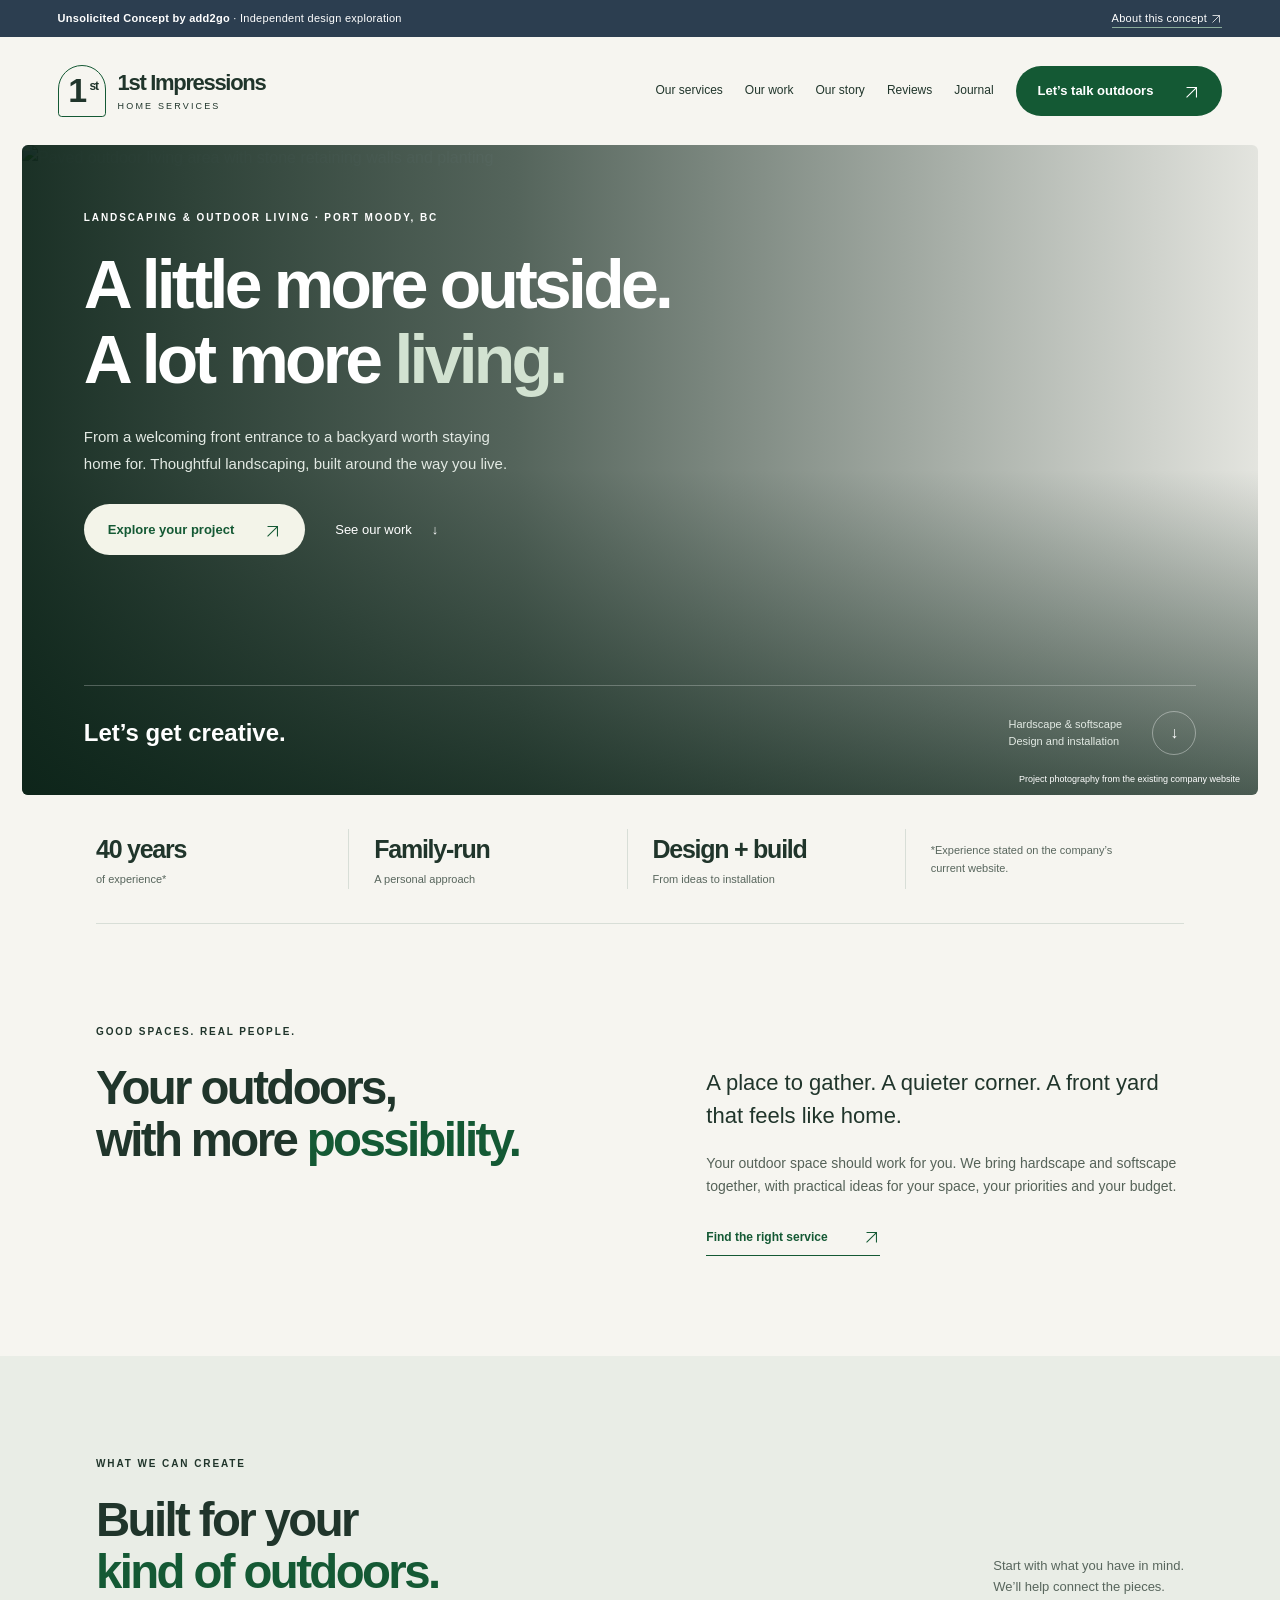
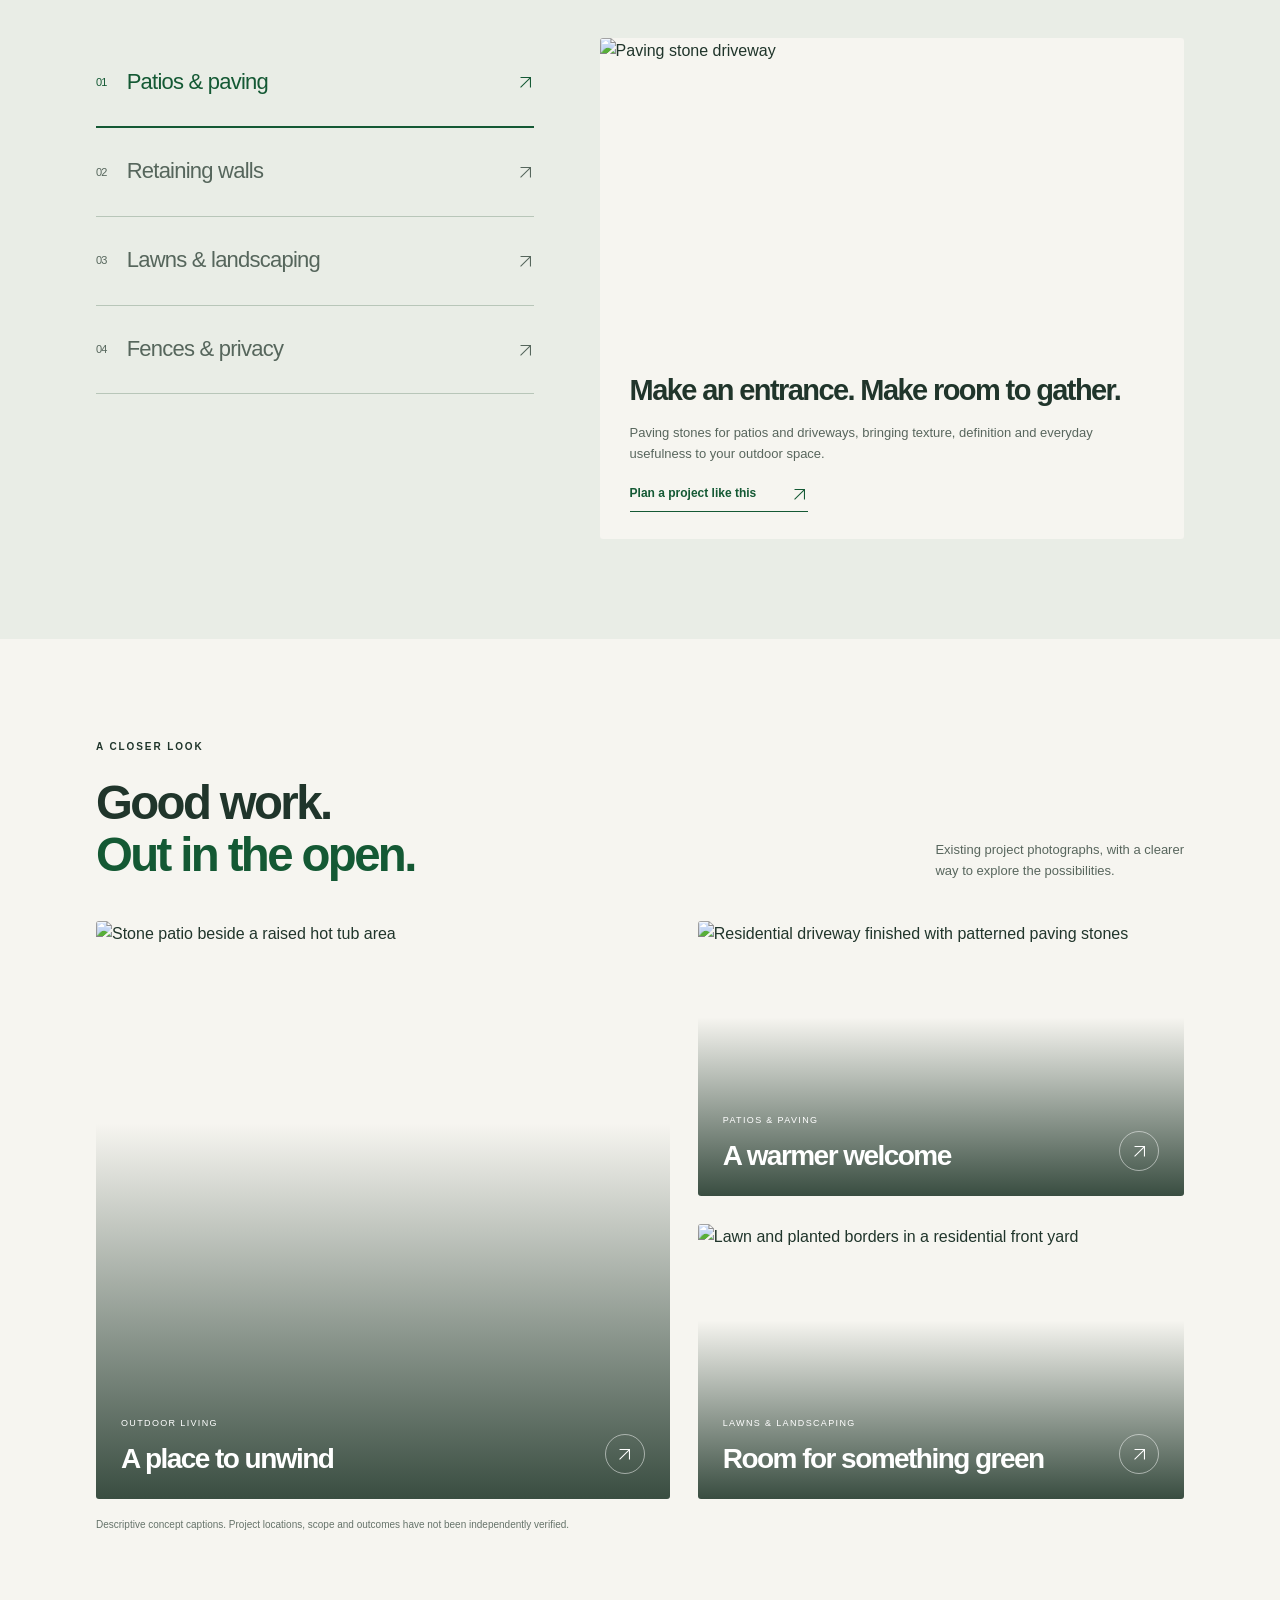
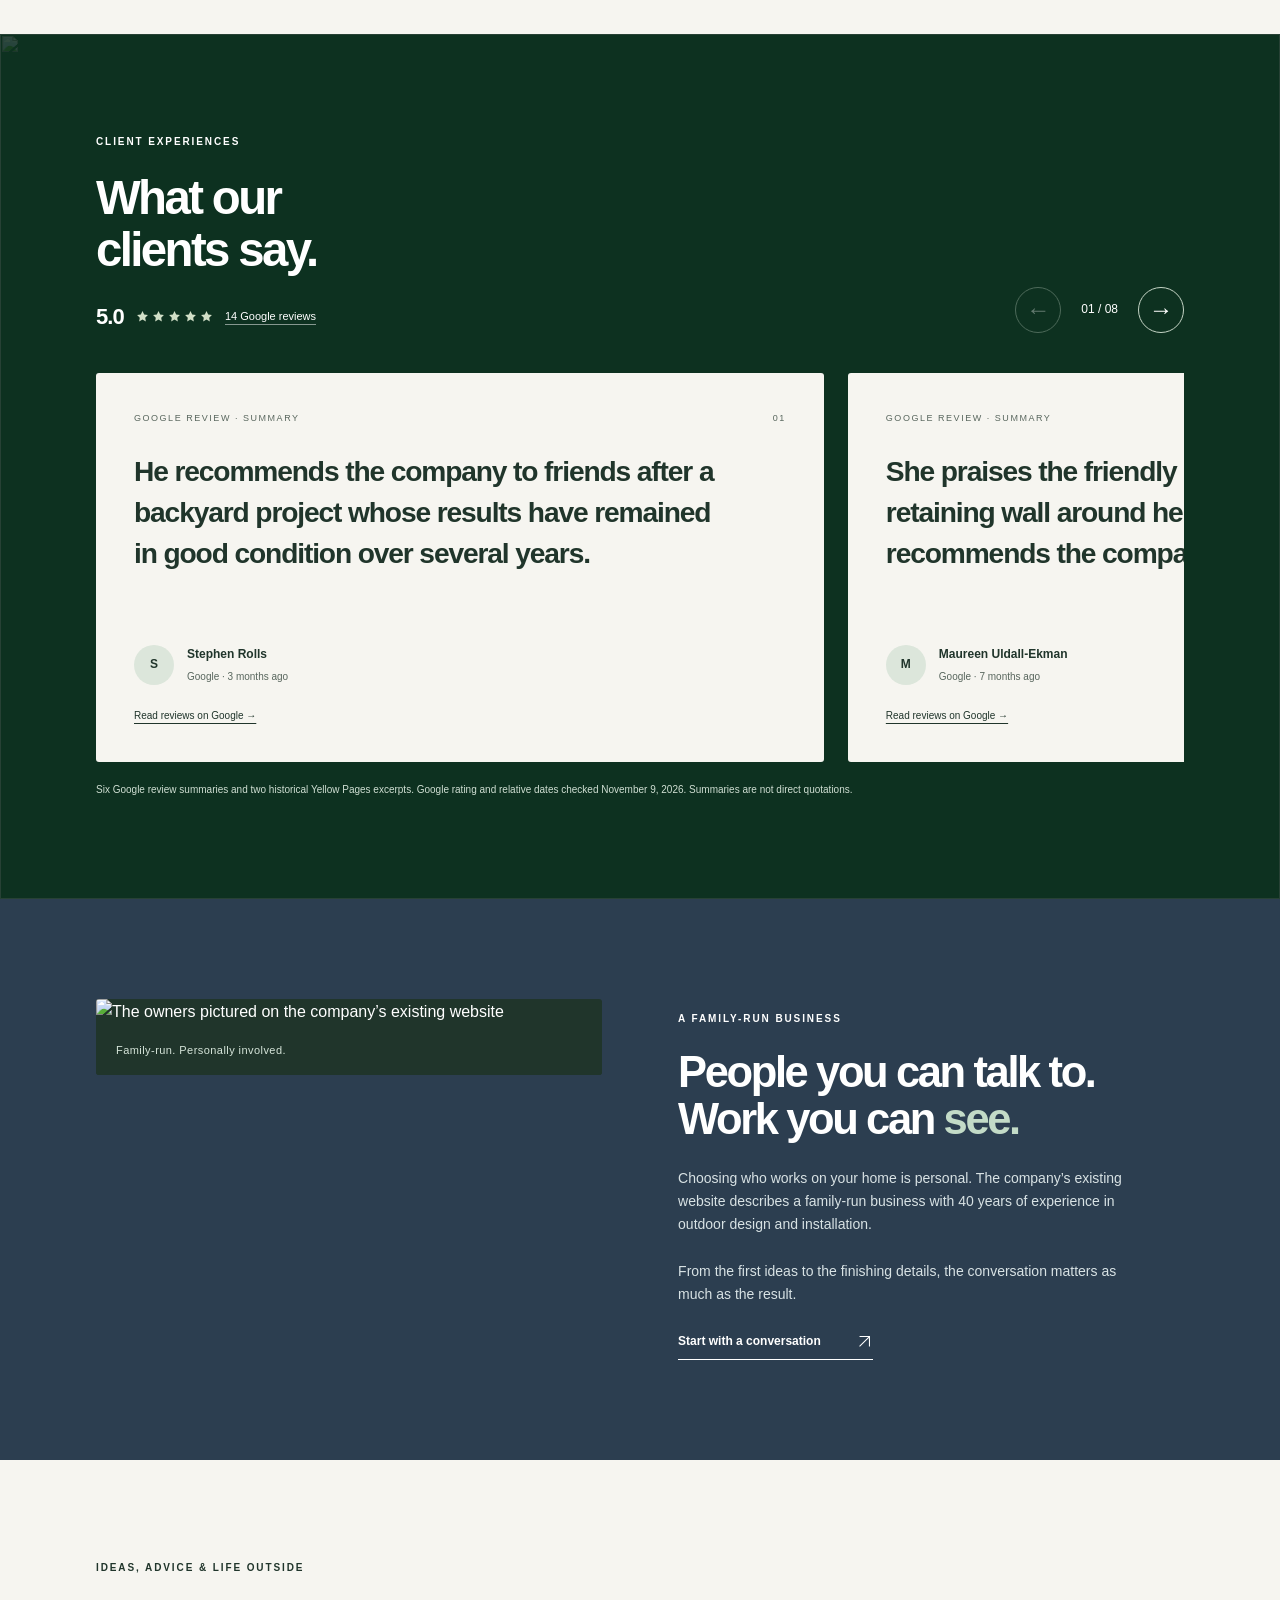
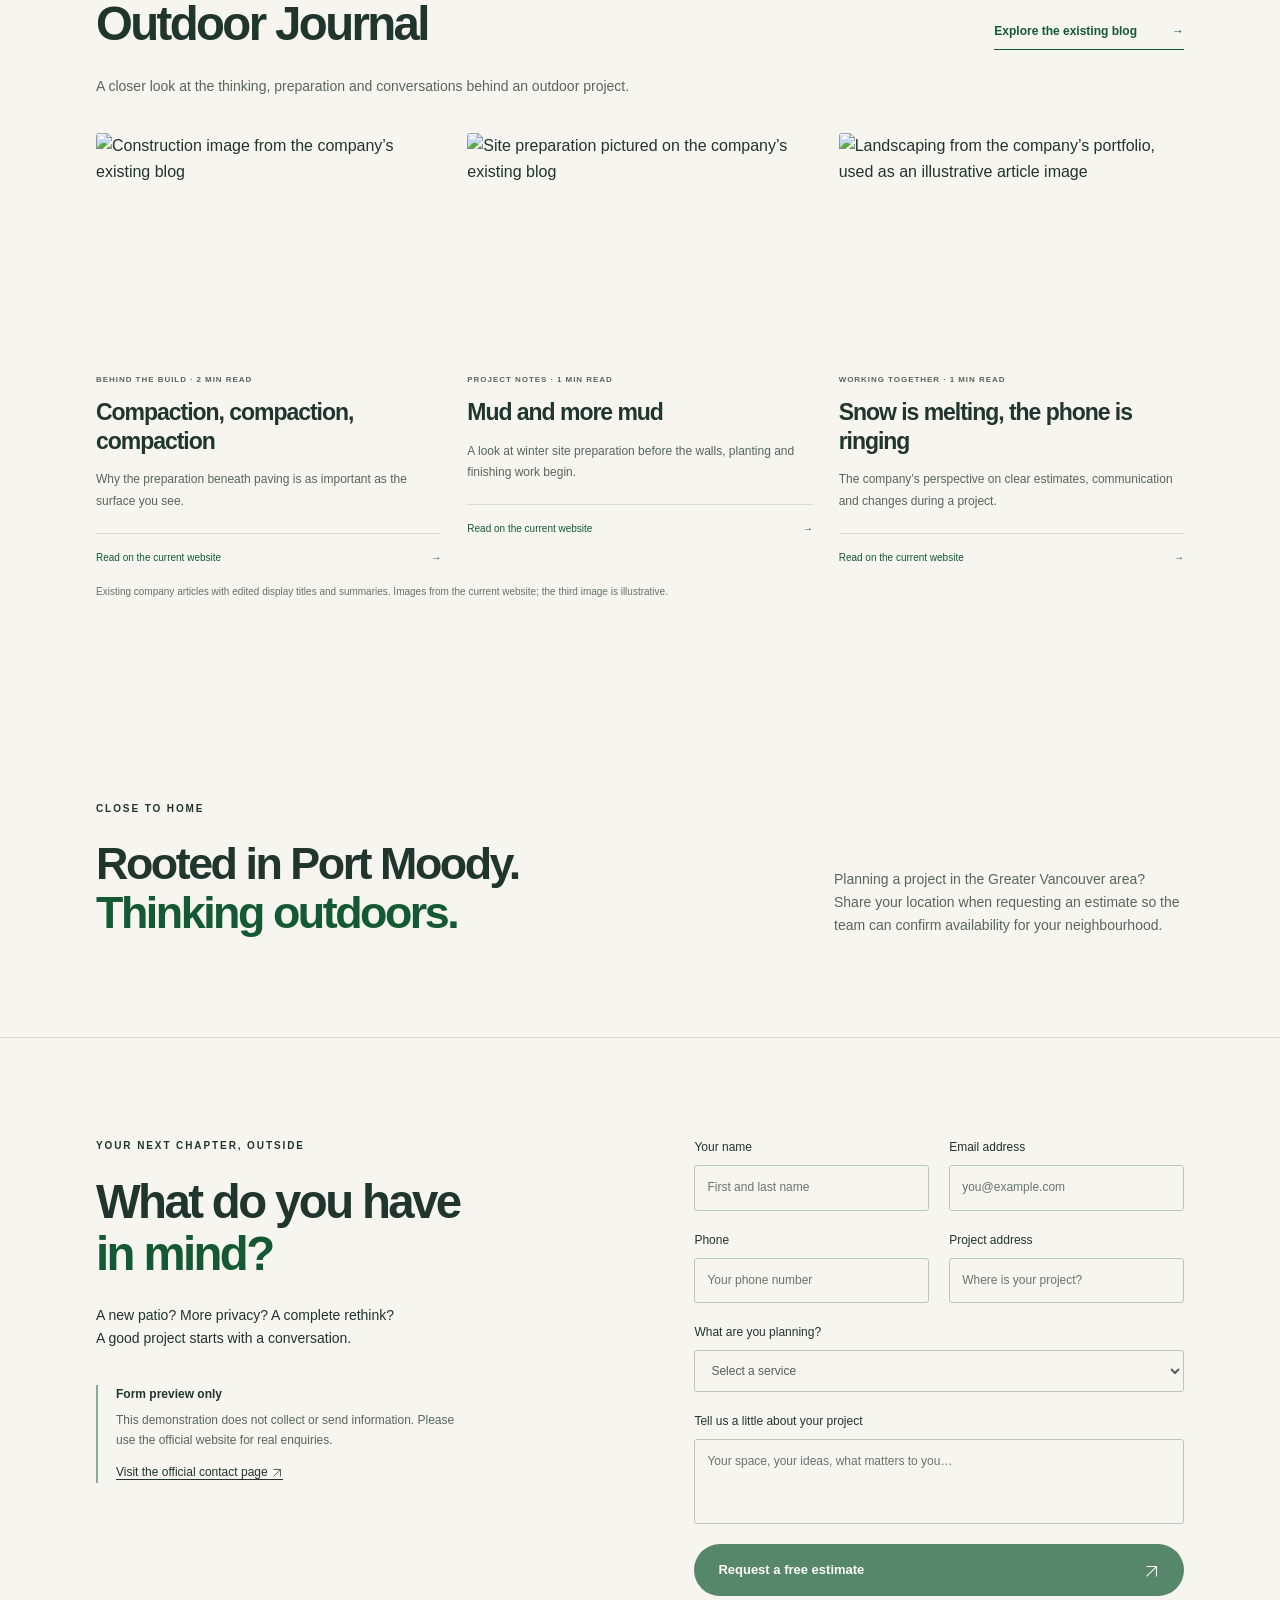
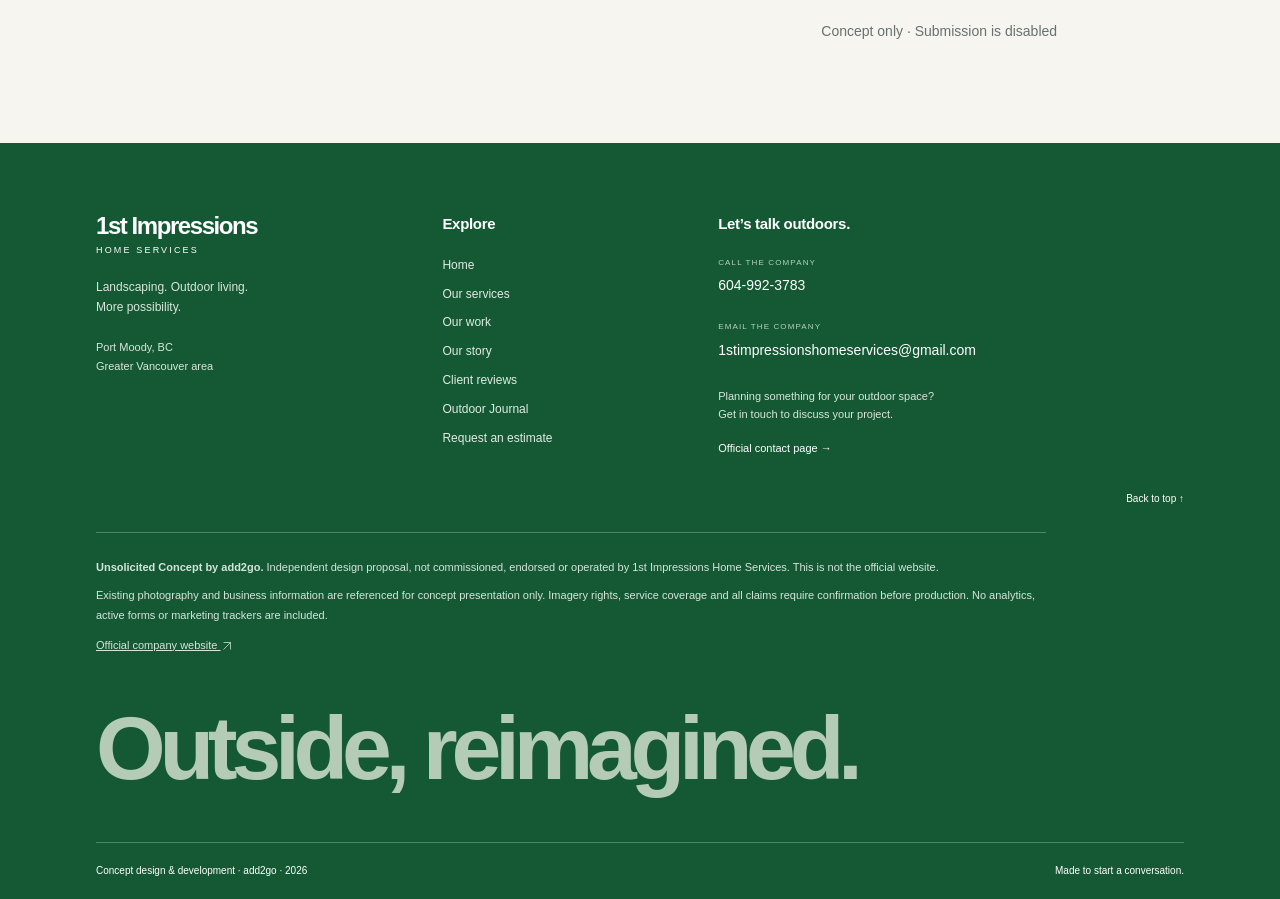
==== commit 436f900e: "Use an accurate section label for summarized client reviews" ====
--- a/clients/1st-impressions/index.html
+++ b/clients/1st-impressions/index.html
@@ -9,7 +9,7 @@
 <section id="about" class="intro section"><p class="eyebrow">GOOD SPACES. REAL PEOPLE.</p><div class="intro-layout"><h2>Your outdoors,<br>with more <em>possibility.</em></h2><div><p class="lead">A place to gather. A quieter corner. A front yard that feels like home.</p><p>Your outdoor space should work for you. We bring hardscape and softscape together, with practical ideas for your space, your priorities and your budget.</p><a href="#services" class="underlined">Find the right service <span><svg class="arrow-icon" viewBox="0 0 24 24" fill="none" stroke="currentColor" stroke-width="1.5" aria-hidden="true"><path d="M5 19 19 5M5 5h14v14"/></svg></span></a></div></div></section>
 <section id="services" class="services section"><div class="section-head"><div><p class="eyebrow">WHAT WE CAN CREATE</p><h2>Built for your<br><em>kind of outdoors.</em></h2></div><p>Start with what you have in mind.<br>We’ll help connect the pieces.</p></div><div class="service-layout"><div class="service-options" role="tablist" aria-label="Landscaping services"><button id="tab-paving" role="tab" aria-controls="service-panel" aria-selected="true" tabindex="0" data-service="paving"><span>01</span> Patios & paving <span><svg class="arrow-icon" viewBox="0 0 24 24" fill="none" stroke="currentColor" stroke-width="1.5" aria-hidden="true"><path d="M5 19 19 5M5 5h14v14"/></svg></span></button><button id="tab-walls" role="tab" aria-controls="service-panel" aria-selected="false" tabindex="-1" data-service="walls"><span>02</span> Retaining walls <span><svg class="arrow-icon" viewBox="0 0 24 24" fill="none" stroke="currentColor" stroke-width="1.5" aria-hidden="true"><path d="M5 19 19 5M5 5h14v14"/></svg></span></button><button id="tab-lawns" role="tab" aria-controls="service-panel" aria-selected="false" tabindex="-1" data-service="lawns"><span>03</span> Lawns & landscaping <span><svg class="arrow-icon" viewBox="0 0 24 24" fill="none" stroke="currentColor" stroke-width="1.5" aria-hidden="true"><path d="M5 19 19 5M5 5h14v14"/></svg></span></button><button id="tab-fences" role="tab" aria-controls="service-panel" aria-selected="false" tabindex="-1" data-service="fences"><span>04</span> Fences & privacy <span><svg class="arrow-icon" viewBox="0 0 24 24" fill="none" stroke="currentColor" stroke-width="1.5" aria-hidden="true"><path d="M5 19 19 5M5 5h14v14"/></svg></span></button></div><div id="service-panel" role="tabpanel" aria-labelledby="tab-paving" tabindex="0"><img id="service-image" loading="lazy" src="https://static.wixstatic.com/media/90604a_516891b4ed944e908673fedf3e3eb322~mv2.jpg" alt="Paving stone driveway"><div class="service-copy"><h3 id="service-title">Make an entrance. Make room to gather.</h3><p id="service-description">Paving stones for patios and driveways, bringing texture, definition and everyday usefulness to your outdoor space.</p><a class="underlined" href="#estimate">Plan a project like this <span><svg class="arrow-icon" viewBox="0 0 24 24" fill="none" stroke="currentColor" stroke-width="1.5" aria-hidden="true"><path d="M5 19 19 5M5 5h14v14"/></svg></span></a></div></div></div></section>
 <section id="projects" class="projects section"><div class="section-head"><div><p class="eyebrow">A CLOSER LOOK</p><h2>Good work.<br><em>Out in the open.</em></h2></div><p>Existing project photographs, with a clearer<br>way to explore the possibilities.</p></div><div class="project-grid"><figure class="project-large"><img loading="lazy" src="https://static.wixstatic.com/media/90604a_463f33c09cdd4645a7d1c5ce0d2e0f73~mv2.jpg" alt="Stone patio beside a raised hot tub area"><figcaption><div><small>OUTDOOR LIVING</small><h3>A place to unwind</h3></div><a href="#estimate" aria-label="Explore an outdoor living project"><svg class="arrow-icon" viewBox="0 0 24 24" fill="none" stroke="currentColor" stroke-width="1.5" aria-hidden="true"><path d="M5 19 19 5M5 5h14v14"/></svg></a></figcaption></figure><figure><img loading="lazy" src="https://static.wixstatic.com/media/90604a_0e93a57e675945ee84b2e2c14a0d3a4f~mv2.jpg" alt="Residential driveway finished with patterned paving stones"><figcaption><div><small>PATIOS & PAVING</small><h3>A warmer welcome</h3></div><a href="#estimate" aria-label="Explore a paving project"><svg class="arrow-icon" viewBox="0 0 24 24" fill="none" stroke="currentColor" stroke-width="1.5" aria-hidden="true"><path d="M5 19 19 5M5 5h14v14"/></svg></a></figcaption></figure><figure><img loading="lazy" src="https://static.wixstatic.com/media/90604a_4868f61b206340f684680506b8521fef~mv2.jpg" alt="Lawn and planted borders in a residential front yard"><figcaption><div><small>LAWNS & LANDSCAPING</small><h3>Room for something green</h3></div><a href="#estimate" aria-label="Explore a landscaping project"><svg class="arrow-icon" viewBox="0 0 24 24" fill="none" stroke="currentColor" stroke-width="1.5" aria-hidden="true"><path d="M5 19 19 5M5 5h14v14"/></svg></a></figcaption></figure></div><p class="caption">Descriptive concept captions. Project locations, scope and outcomes have not been independently verified.</p></section>
-<section id="reviews" class="reviews section" aria-label="Client reviews carousel" aria-roledescription="carousel"><img class="review-bg" loading="lazy" src="https://static.wixstatic.com/media/90604a_463f33c09cdd4645a7d1c5ce0d2e0f73~mv2.jpg" alt=""><div class="section-head"><div><p class="eyebrow">IN THEIR OWN WORDS</p><h2>What our<br>clients say.</h2><a class="google-rating" href="https://www.google.com/search?q=1stimpressionshomeservices&amp;rlz=1C5CHFA_enCA889CA889&amp;oq=1stimpressionshomeservices&amp;gs_lcrp=EgZjaHJvbWUyBggAEEUYOTIICAEQABgNGB4yDQgCEAAYhgMYgAQYigUyBwgDEAAY7wUyCggEEAAYgAQYogQyBggFEEUYPDIGCAYQRRg8MgYIBxBFGDzSAQgzNDcwajBqN6gCALACAA&amp;sourceid=chrome&amp;source=chrome.ob&amp;ie=UTF-8#lrd=0x5486793b6167fdf1:0xbbc4ad4ff08efdcf,1,,,," target="_blank" rel="noopener noreferrer" aria-label="Google rating 5.0 out of 5, based on 14 reviews"><b>5.0</b><span class="review-stars" aria-hidden="true"><svg viewBox="0 0 24 24" aria-hidden="true"><path d="m12 2 3.1 6.3 6.9 1-5 4.9 1.2 6.8-6.2-3.3-6.2 3.3L7 14.2l-5-4.9 6.9-1z"/></svg><svg viewBox="0 0 24 24" aria-hidden="true"><path d="m12 2 3.1 6.3 6.9 1-5 4.9 1.2 6.8-6.2-3.3-6.2 3.3L7 14.2l-5-4.9 6.9-1z"/></svg><svg viewBox="0 0 24 24" aria-hidden="true"><path d="m12 2 3.1 6.3 6.9 1-5 4.9 1.2 6.8-6.2-3.3-6.2 3.3L7 14.2l-5-4.9 6.9-1z"/></svg><svg viewBox="0 0 24 24" aria-hidden="true"><path d="m12 2 3.1 6.3 6.9 1-5 4.9 1.2 6.8-6.2-3.3-6.2 3.3L7 14.2l-5-4.9 6.9-1z"/></svg><svg viewBox="0 0 24 24" aria-hidden="true"><path d="m12 2 3.1 6.3 6.9 1-5 4.9 1.2 6.8-6.2-3.3-6.2 3.3L7 14.2l-5-4.9 6.9-1z"/></svg></span><span>14 Google reviews</span></a></div><div class="review-controls"><button type="button" id="review-prev" aria-label="Previous review" aria-controls="review-track" disabled>&larr;</button><span id="review-position" aria-live="polite" aria-atomic="true">01 / 08</span><button type="button" id="review-next" aria-label="Next review" aria-controls="review-track">&rarr;</button></div></div><div class="review-track" id="review-track" tabindex="0" aria-label="Swipe or use the arrow buttons to browse reviews"><article class="review-card google-review" role="group" aria-roledescription="slide" aria-label="Review 1 of 8"><p class="review-type">GOOGLE REVIEW · SUMMARY <span>01</span></p><p class="review-summary">He recommends the company to friends after a backyard project whose results have remained in good condition over several years.</p><div class="review-byline"><span class="review-avatar" aria-hidden="true">S</span><div><b>Stephen Rolls</b><p>Google · 3 months ago</p></div></div><a href="https://www.google.com/search?q=1stimpressionshomeservices&amp;rlz=1C5CHFA_enCA889CA889&amp;oq=1stimpressionshomeservices&amp;gs_lcrp=EgZjaHJvbWUyBggAEEUYOTIICAEQABgNGB4yDQgCEAAYhgMYgAQYigUyBwgDEAAY7wUyCggEEAAYgAQYogQyBggFEEUYPDIGCAYQRRg8MgYIBxBFGDzSAQgzNDcwajBqN6gCALACAA&amp;sourceid=chrome&amp;source=chrome.ob&amp;ie=UTF-8#lrd=0x5486793b6167fdf1:0xbbc4ad4ff08efdcf,1,,,," target="_blank" rel="noopener noreferrer">Read reviews on Google &rarr;</a></article><article class="review-card google-review" role="group" aria-roledescription="slide" aria-label="Review 2 of 8"><p class="review-type">GOOGLE REVIEW · SUMMARY <span>02</span></p><p class="review-summary">She praises the friendly crew and the finished retaining wall around her vegetable garden, and recommends the company.</p><div class="review-byline"><span class="review-avatar" aria-hidden="true">M</span><div><b>Maureen Uldall-Ekman</b><p>Google · 7 months ago</p></div></div><a href="https://www.google.com/search?q=1stimpressionshomeservices&amp;rlz=1C5CHFA_enCA889CA889&amp;oq=1stimpressionshomeservices&amp;gs_lcrp=EgZjaHJvbWUyBggAEEUYOTIICAEQABgNGB4yDQgCEAAYhgMYgAQYigUyBwgDEAAY7wUyCggEEAAYgAQYogQyBggFEEUYPDIGCAYQRRg8MgYIBxBFGDzSAQgzNDcwajBqN6gCALACAA&amp;sourceid=chrome&amp;source=chrome.ob&amp;ie=UTF-8#lrd=0x5486793b6167fdf1:0xbbc4ad4ff08efdcf,1,,,," target="_blank" rel="noopener noreferrer">Read reviews on Google &rarr;</a></article><article class="review-card google-review" role="group" aria-roledescription="slide" aria-label="Review 3 of 8"><p class="review-type">GOOGLE REVIEW · SUMMARY <span>03</span></p><p class="review-summary">She highlights attractive, useful garden stairs that improved a muddy, slippery area, along with helpful ideas from an enjoyable team.</p><div class="review-byline"><span class="review-avatar" aria-hidden="true">A</span><div><b>Ashleigh McTavish-Wisden</b><p>Google · a year ago</p></div></div><a href="https://www.google.com/search?q=1stimpressionshomeservices&amp;rlz=1C5CHFA_enCA889CA889&amp;oq=1stimpressionshomeservices&amp;gs_lcrp=EgZjaHJvbWUyBggAEEUYOTIICAEQABgNGB4yDQgCEAAYhgMYgAQYigUyBwgDEAAY7wUyCggEEAAYgAQYogQyBggFEEUYPDIGCAYQRRg8MgYIBxBFGDzSAQgzNDcwajBqN6gCALACAA&amp;sourceid=chrome&amp;source=chrome.ob&amp;ie=UTF-8#lrd=0x5486793b6167fdf1:0xbbc4ad4ff08efdcf,1,,,," target="_blank" rel="noopener noreferrer">Read reviews on Google &rarr;</a></article><article class="review-card google-review" role="group" aria-roledescription="slide" aria-label="Review 4 of 8"><p class="review-type">GOOGLE REVIEW · SUMMARY <span>04</span></p><p class="review-summary">A returning customer praises front-yard walls and stairs completed on schedule and budget, with a clean, safe site and helpful suggestions.</p><div class="review-byline"><span class="review-avatar" aria-hidden="true">B</span><div><b>Brian Manzardo</b><p>Google · a year ago</p></div></div><a href="https://www.google.com/search?q=1stimpressionshomeservices&amp;rlz=1C5CHFA_enCA889CA889&amp;oq=1stimpressionshomeservices&amp;gs_lcrp=EgZjaHJvbWUyBggAEEUYOTIICAEQABgNGB4yDQgCEAAYhgMYgAQYigUyBwgDEAAY7wUyCggEEAAYgAQYogQyBggFEEUYPDIGCAYQRRg8MgYIBxBFGDzSAQgzNDcwajBqN6gCALACAA&amp;sourceid=chrome&amp;source=chrome.ob&amp;ie=UTF-8#lrd=0x5486793b6167fdf1:0xbbc4ad4ff08efdcf,1,,,," target="_blank" rel="noopener noreferrer">Read reviews on Google &rarr;</a></article><article class="review-card google-review" role="group" aria-roledescription="slide" aria-label="Review 5 of 8"><p class="review-type">GOOGLE REVIEW · SUMMARY <span>05</span></p><p class="review-summary">After front-yard landscaping, she hired the company again for her backyard and praises the transformation and work completed within budget.</p><div class="review-byline"><span class="review-avatar" aria-hidden="true">R</span><div><b>Rena Webber - Copp</b><p>Google · 2 years ago</p></div></div><a href="https://www.google.com/search?q=1stimpressionshomeservices&amp;rlz=1C5CHFA_enCA889CA889&amp;oq=1stimpressionshomeservices&amp;gs_lcrp=EgZjaHJvbWUyBggAEEUYOTIICAEQABgNGB4yDQgCEAAYhgMYgAQYigUyBwgDEAAY7wUyCggEEAAYgAQYogQyBggFEEUYPDIGCAYQRRg8MgYIBxBFGDzSAQgzNDcwajBqN6gCALACAA&amp;sourceid=chrome&amp;source=chrome.ob&amp;ie=UTF-8#lrd=0x5486793b6167fdf1:0xbbc4ad4ff08efdcf,1,,,," target="_blank" rel="noopener noreferrer">Read reviews on Google &rarr;</a></article><article class="review-card google-review" role="group" aria-roledescription="slide" aria-label="Review 6 of 8"><p class="review-type">GOOGLE REVIEW · SUMMARY <span>06</span></p><p class="review-summary">He praises professional service, expertise and workmanship on a backyard retaining wall and fence, and would hire the company again.</p><div class="review-byline"><span class="review-avatar" aria-hidden="true">T</span><div><b>Todd Miller</b><p>Google · 2 years ago</p></div></div><a href="https://www.google.com/search?q=1stimpressionshomeservices&amp;rlz=1C5CHFA_enCA889CA889&amp;oq=1stimpressionshomeservices&amp;gs_lcrp=EgZjaHJvbWUyBggAEEUYOTIICAEQABgNGB4yDQgCEAAYhgMYgAQYigUyBwgDEAAY7wUyCggEEAAYgAQYogQyBggFEEUYPDIGCAYQRRg8MgYIBxBFGDzSAQgzNDcwajBqN6gCALACAA&amp;sourceid=chrome&amp;source=chrome.ob&amp;ie=UTF-8#lrd=0x5486793b6167fdf1:0xbbc4ad4ff08efdcf,1,,,," target="_blank" rel="noopener noreferrer">Read reviews on Google &rarr;</a></article><article class="review-card" role="group" aria-roledescription="slide" aria-label="Review 7 of 8"><p class="review-type">CLIENT REVIEW <span>07</span></p><blockquote>“It was nice to work somebody that had 'our' best interests at heart!”</blockquote><div class="review-byline"><span class="review-avatar" aria-hidden="true">F</span><div><b>fars2647</b><p>Yellow Pages · January 8, 2018</p></div></div><a href="https://www.yellowpages.ca/bus/British-Columbia/Port-Moody/1st-Impressions-Home-Services/100181208.html" target="_blank" rel="noopener noreferrer">Read original review &rarr;</a></article><article class="review-card" role="group" aria-roledescription="slide" aria-label="Review 8 of 8"><p class="review-type">CLIENT REVIEW EXCERPT <span>08</span></p><blockquote>“…produced the exact project we had envisioned.”</blockquote><div class="review-byline"><span class="review-avatar" aria-hidden="true">B</span><div><b>bondini</b><p>Yellow Pages · August 12, 2013</p></div></div><a href="https://www.yellowpages.ca/bus/British-Columbia/Port-Moody/1st-Impressions-Home-Services/100181208.html" target="_blank" rel="noopener noreferrer">Read original review &rarr;</a></article></div><p class="review-source">Six Google review summaries and two historical Yellow Pages excerpts. Google rating and relative dates checked November 9, 2026. Summaries are not direct quotations.</p></section>
+<section id="reviews" class="reviews section" aria-label="Client reviews carousel" aria-roledescription="carousel"><img class="review-bg" loading="lazy" src="https://static.wixstatic.com/media/90604a_463f33c09cdd4645a7d1c5ce0d2e0f73~mv2.jpg" alt=""><div class="section-head"><div><p class="eyebrow">CLIENT EXPERIENCES</p><h2>What our<br>clients say.</h2><a class="google-rating" href="https://www.google.com/search?q=1stimpressionshomeservices&amp;rlz=1C5CHFA_enCA889CA889&amp;oq=1stimpressionshomeservices&amp;gs_lcrp=EgZjaHJvbWUyBggAEEUYOTIICAEQABgNGB4yDQgCEAAYhgMYgAQYigUyBwgDEAAY7wUyCggEEAAYgAQYogQyBggFEEUYPDIGCAYQRRg8MgYIBxBFGDzSAQgzNDcwajBqN6gCALACAA&amp;sourceid=chrome&amp;source=chrome.ob&amp;ie=UTF-8#lrd=0x5486793b6167fdf1:0xbbc4ad4ff08efdcf,1,,,," target="_blank" rel="noopener noreferrer" aria-label="Google rating 5.0 out of 5, based on 14 reviews"><b>5.0</b><span class="review-stars" aria-hidden="true"><svg viewBox="0 0 24 24" aria-hidden="true"><path d="m12 2 3.1 6.3 6.9 1-5 4.9 1.2 6.8-6.2-3.3-6.2 3.3L7 14.2l-5-4.9 6.9-1z"/></svg><svg viewBox="0 0 24 24" aria-hidden="true"><path d="m12 2 3.1 6.3 6.9 1-5 4.9 1.2 6.8-6.2-3.3-6.2 3.3L7 14.2l-5-4.9 6.9-1z"/></svg><svg viewBox="0 0 24 24" aria-hidden="true"><path d="m12 2 3.1 6.3 6.9 1-5 4.9 1.2 6.8-6.2-3.3-6.2 3.3L7 14.2l-5-4.9 6.9-1z"/></svg><svg viewBox="0 0 24 24" aria-hidden="true"><path d="m12 2 3.1 6.3 6.9 1-5 4.9 1.2 6.8-6.2-3.3-6.2 3.3L7 14.2l-5-4.9 6.9-1z"/></svg><svg viewBox="0 0 24 24" aria-hidden="true"><path d="m12 2 3.1 6.3 6.9 1-5 4.9 1.2 6.8-6.2-3.3-6.2 3.3L7 14.2l-5-4.9 6.9-1z"/></svg></span><span>14 Google reviews</span></a></div><div class="review-controls"><button type="button" id="review-prev" aria-label="Previous review" aria-controls="review-track" disabled>&larr;</button><span id="review-position" aria-live="polite" aria-atomic="true">01 / 08</span><button type="button" id="review-next" aria-label="Next review" aria-controls="review-track">&rarr;</button></div></div><div class="review-track" id="review-track" tabindex="0" aria-label="Swipe or use the arrow buttons to browse reviews"><article class="review-card google-review" role="group" aria-roledescription="slide" aria-label="Review 1 of 8"><p class="review-type">GOOGLE REVIEW · SUMMARY <span>01</span></p><p class="review-summary">He recommends the company to friends after a backyard project whose results have remained in good condition over several years.</p><div class="review-byline"><span class="review-avatar" aria-hidden="true">S</span><div><b>Stephen Rolls</b><p>Google · 3 months ago</p></div></div><a href="https://www.google.com/search?q=1stimpressionshomeservices&amp;rlz=1C5CHFA_enCA889CA889&amp;oq=1stimpressionshomeservices&amp;gs_lcrp=EgZjaHJvbWUyBggAEEUYOTIICAEQABgNGB4yDQgCEAAYhgMYgAQYigUyBwgDEAAY7wUyCggEEAAYgAQYogQyBggFEEUYPDIGCAYQRRg8MgYIBxBFGDzSAQgzNDcwajBqN6gCALACAA&amp;sourceid=chrome&amp;source=chrome.ob&amp;ie=UTF-8#lrd=0x5486793b6167fdf1:0xbbc4ad4ff08efdcf,1,,,," target="_blank" rel="noopener noreferrer">Read reviews on Google &rarr;</a></article><article class="review-card google-review" role="group" aria-roledescription="slide" aria-label="Review 2 of 8"><p class="review-type">GOOGLE REVIEW · SUMMARY <span>02</span></p><p class="review-summary">She praises the friendly crew and the finished retaining wall around her vegetable garden, and recommends the company.</p><div class="review-byline"><span class="review-avatar" aria-hidden="true">M</span><div><b>Maureen Uldall-Ekman</b><p>Google · 7 months ago</p></div></div><a href="https://www.google.com/search?q=1stimpressionshomeservices&amp;rlz=1C5CHFA_enCA889CA889&amp;oq=1stimpressionshomeservices&amp;gs_lcrp=EgZjaHJvbWUyBggAEEUYOTIICAEQABgNGB4yDQgCEAAYhgMYgAQYigUyBwgDEAAY7wUyCggEEAAYgAQYogQyBggFEEUYPDIGCAYQRRg8MgYIBxBFGDzSAQgzNDcwajBqN6gCALACAA&amp;sourceid=chrome&amp;source=chrome.ob&amp;ie=UTF-8#lrd=0x5486793b6167fdf1:0xbbc4ad4ff08efdcf,1,,,," target="_blank" rel="noopener noreferrer">Read reviews on Google &rarr;</a></article><article class="review-card google-review" role="group" aria-roledescription="slide" aria-label="Review 3 of 8"><p class="review-type">GOOGLE REVIEW · SUMMARY <span>03</span></p><p class="review-summary">She highlights attractive, useful garden stairs that improved a muddy, slippery area, along with helpful ideas from an enjoyable team.</p><div class="review-byline"><span class="review-avatar" aria-hidden="true">A</span><div><b>Ashleigh McTavish-Wisden</b><p>Google · a year ago</p></div></div><a href="https://www.google.com/search?q=1stimpressionshomeservices&amp;rlz=1C5CHFA_enCA889CA889&amp;oq=1stimpressionshomeservices&amp;gs_lcrp=EgZjaHJvbWUyBggAEEUYOTIICAEQABgNGB4yDQgCEAAYhgMYgAQYigUyBwgDEAAY7wUyCggEEAAYgAQYogQyBggFEEUYPDIGCAYQRRg8MgYIBxBFGDzSAQgzNDcwajBqN6gCALACAA&amp;sourceid=chrome&amp;source=chrome.ob&amp;ie=UTF-8#lrd=0x5486793b6167fdf1:0xbbc4ad4ff08efdcf,1,,,," target="_blank" rel="noopener noreferrer">Read reviews on Google &rarr;</a></article><article class="review-card google-review" role="group" aria-roledescription="slide" aria-label="Review 4 of 8"><p class="review-type">GOOGLE REVIEW · SUMMARY <span>04</span></p><p class="review-summary">A returning customer praises front-yard walls and stairs completed on schedule and budget, with a clean, safe site and helpful suggestions.</p><div class="review-byline"><span class="review-avatar" aria-hidden="true">B</span><div><b>Brian Manzardo</b><p>Google · a year ago</p></div></div><a href="https://www.google.com/search?q=1stimpressionshomeservices&amp;rlz=1C5CHFA_enCA889CA889&amp;oq=1stimpressionshomeservices&amp;gs_lcrp=EgZjaHJvbWUyBggAEEUYOTIICAEQABgNGB4yDQgCEAAYhgMYgAQYigUyBwgDEAAY7wUyCggEEAAYgAQYogQyBggFEEUYPDIGCAYQRRg8MgYIBxBFGDzSAQgzNDcwajBqN6gCALACAA&amp;sourceid=chrome&amp;source=chrome.ob&amp;ie=UTF-8#lrd=0x5486793b6167fdf1:0xbbc4ad4ff08efdcf,1,,,," target="_blank" rel="noopener noreferrer">Read reviews on Google &rarr;</a></article><article class="review-card google-review" role="group" aria-roledescription="slide" aria-label="Review 5 of 8"><p class="review-type">GOOGLE REVIEW · SUMMARY <span>05</span></p><p class="review-summary">After front-yard landscaping, she hired the company again for her backyard and praises the transformation and work completed within budget.</p><div class="review-byline"><span class="review-avatar" aria-hidden="true">R</span><div><b>Rena Webber - Copp</b><p>Google · 2 years ago</p></div></div><a href="https://www.google.com/search?q=1stimpressionshomeservices&amp;rlz=1C5CHFA_enCA889CA889&amp;oq=1stimpressionshomeservices&amp;gs_lcrp=EgZjaHJvbWUyBggAEEUYOTIICAEQABgNGB4yDQgCEAAYhgMYgAQYigUyBwgDEAAY7wUyCggEEAAYgAQYogQyBggFEEUYPDIGCAYQRRg8MgYIBxBFGDzSAQgzNDcwajBqN6gCALACAA&amp;sourceid=chrome&amp;source=chrome.ob&amp;ie=UTF-8#lrd=0x5486793b6167fdf1:0xbbc4ad4ff08efdcf,1,,,," target="_blank" rel="noopener noreferrer">Read reviews on Google &rarr;</a></article><article class="review-card google-review" role="group" aria-roledescription="slide" aria-label="Review 6 of 8"><p class="review-type">GOOGLE REVIEW · SUMMARY <span>06</span></p><p class="review-summary">He praises professional service, expertise and workmanship on a backyard retaining wall and fence, and would hire the company again.</p><div class="review-byline"><span class="review-avatar" aria-hidden="true">T</span><div><b>Todd Miller</b><p>Google · 2 years ago</p></div></div><a href="https://www.google.com/search?q=1stimpressionshomeservices&amp;rlz=1C5CHFA_enCA889CA889&amp;oq=1stimpressionshomeservices&amp;gs_lcrp=EgZjaHJvbWUyBggAEEUYOTIICAEQABgNGB4yDQgCEAAYhgMYgAQYigUyBwgDEAAY7wUyCggEEAAYgAQYogQyBggFEEUYPDIGCAYQRRg8MgYIBxBFGDzSAQgzNDcwajBqN6gCALACAA&amp;sourceid=chrome&amp;source=chrome.ob&amp;ie=UTF-8#lrd=0x5486793b6167fdf1:0xbbc4ad4ff08efdcf,1,,,," target="_blank" rel="noopener noreferrer">Read reviews on Google &rarr;</a></article><article class="review-card" role="group" aria-roledescription="slide" aria-label="Review 7 of 8"><p class="review-type">CLIENT REVIEW <span>07</span></p><blockquote>“It was nice to work somebody that had 'our' best interests at heart!”</blockquote><div class="review-byline"><span class="review-avatar" aria-hidden="true">F</span><div><b>fars2647</b><p>Yellow Pages · January 8, 2018</p></div></div><a href="https://www.yellowpages.ca/bus/British-Columbia/Port-Moody/1st-Impressions-Home-Services/100181208.html" target="_blank" rel="noopener noreferrer">Read original review &rarr;</a></article><article class="review-card" role="group" aria-roledescription="slide" aria-label="Review 8 of 8"><p class="review-type">CLIENT REVIEW EXCERPT <span>08</span></p><blockquote>“…produced the exact project we had envisioned.”</blockquote><div class="review-byline"><span class="review-avatar" aria-hidden="true">B</span><div><b>bondini</b><p>Yellow Pages · August 12, 2013</p></div></div><a href="https://www.yellowpages.ca/bus/British-Columbia/Port-Moody/1st-Impressions-Home-Services/100181208.html" target="_blank" rel="noopener noreferrer">Read original review &rarr;</a></article></div><p class="review-source">Six Google review summaries and two historical Yellow Pages excerpts. Google rating and relative dates checked November 9, 2026. Summaries are not direct quotations.</p></section>
 <section class="people section"><figure class="people-photo"><img loading="lazy" src="https://static.wixstatic.com/media/90604a_f6d812bff2f3495882487ae0f60fcc77~mv2.jpg" alt="The owners pictured on the company’s existing website"><figcaption>Family-run. Personally involved.</figcaption></figure><div class="people-copy"><p class="eyebrow">A FAMILY-RUN BUSINESS</p><h2>People you can talk to.<br>Work you can <em>see.</em></h2><p>Choosing who works on your home is personal. The company’s existing website describes a family-run business with 40 years of experience in outdoor design and installation.</p><p>From the first ideas to the finishing details, the conversation matters as much as the result.</p><a class="underlined" href="#estimate">Start with a conversation <span><svg class="arrow-icon" viewBox="0 0 24 24" fill="none" stroke="currentColor" stroke-width="1.5" aria-hidden="true"><path d="M5 19 19 5M5 5h14v14"/></svg></span></a></div></section>
 <section id="journal" class="journal section"><div class="section-head"><div><p class="eyebrow">IDEAS, ADVICE & LIFE OUTSIDE</p><h2>Outdoor Journal</h2></div><a class="underlined" href="https://www.1stimpressionshomeservices.com/blog" target="_blank" rel="noopener noreferrer">Explore the existing blog <span>&rarr;</span></a></div><p class="journal-intro">A closer look at the thinking, preparation and conversations behind an outdoor project.</p><div class="article-grid"><article class="article-card"><a href="https://www.1stimpressionshomeservices.com/post/compaction-compaction-compaction" target="_blank" rel="noopener noreferrer"><div class="article-photo"><img loading="lazy" src="https://static.wixstatic.com/media/90604a_a7c43be710714f8391676d223f1260cd~mv2.jpg" alt="Construction image from the company’s existing blog"></div><p class="article-category">BEHIND THE BUILD · 2 MIN READ</p><h3>Compaction, compaction, compaction</h3><p>Why the preparation beneath paving is as important as the surface you see.</p><span class="article-link">Read on the current website <span>&rarr;</span></span></a></article><article class="article-card"><a href="https://www.1stimpressionshomeservices.com/post/mud-and-more-mud" target="_blank" rel="noopener noreferrer"><div class="article-photo"><img loading="lazy" src="https://static.wixstatic.com/media/90604a_651da059e5aa435daec19f4c20af9812~mv2.jpeg" alt="Site preparation pictured on the company’s existing blog"></div><p class="article-category">PROJECT NOTES · 1 MIN READ</p><h3>Mud and more mud</h3><p>A look at winter site preparation before the walls, planting and finishing work begin.</p><span class="article-link">Read on the current website <span>&rarr;</span></span></a></article><article class="article-card"><a href="https://www.1stimpressionshomeservices.com/post/snow-is-melting-the-phone-is-ringing" target="_blank" rel="noopener noreferrer"><div class="article-photo"><img loading="lazy" src="https://static.wixstatic.com/media/90604a_4868f61b206340f684680506b8521fef~mv2.jpg" alt="Landscaping from the company’s portfolio, used as an illustrative article image"></div><p class="article-category">WORKING TOGETHER · 1 MIN READ</p><h3>Snow is melting, the phone is ringing</h3><p>The company’s perspective on clear estimates, communication and changes during a project.</p><span class="article-link">Read on the current website <span>&rarr;</span></span></a></article></div><p class="caption">Existing company articles with edited display titles and summaries. Images from the current website; the third image is illustrative.</p></section>
 <section class="area section"><p class="eyebrow">CLOSE TO HOME</p><div><h2>Rooted in Port Moody.<br><em>Thinking outdoors.</em></h2><p>Planning a project in the Greater Vancouver area?<br>Share your location when requesting an estimate so the team can confirm availability for your neighbourhood.</p></div></section>
